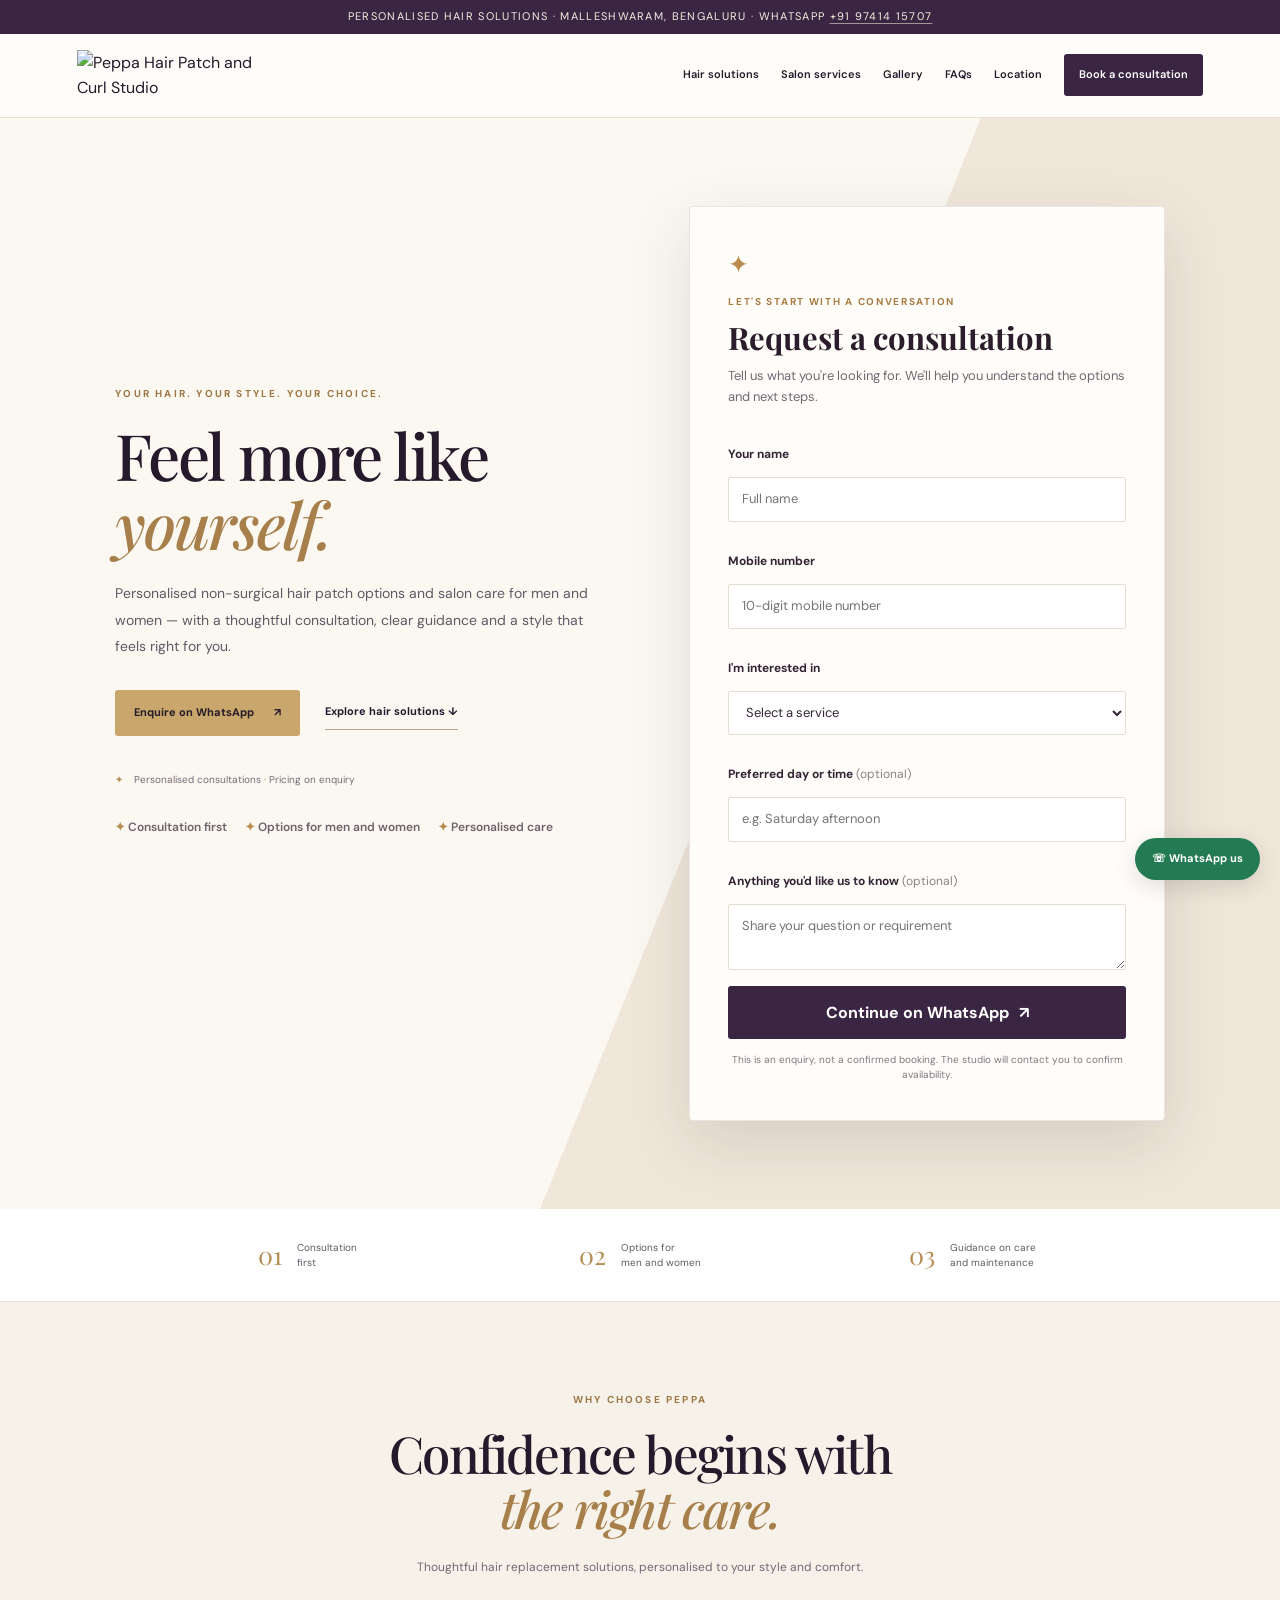
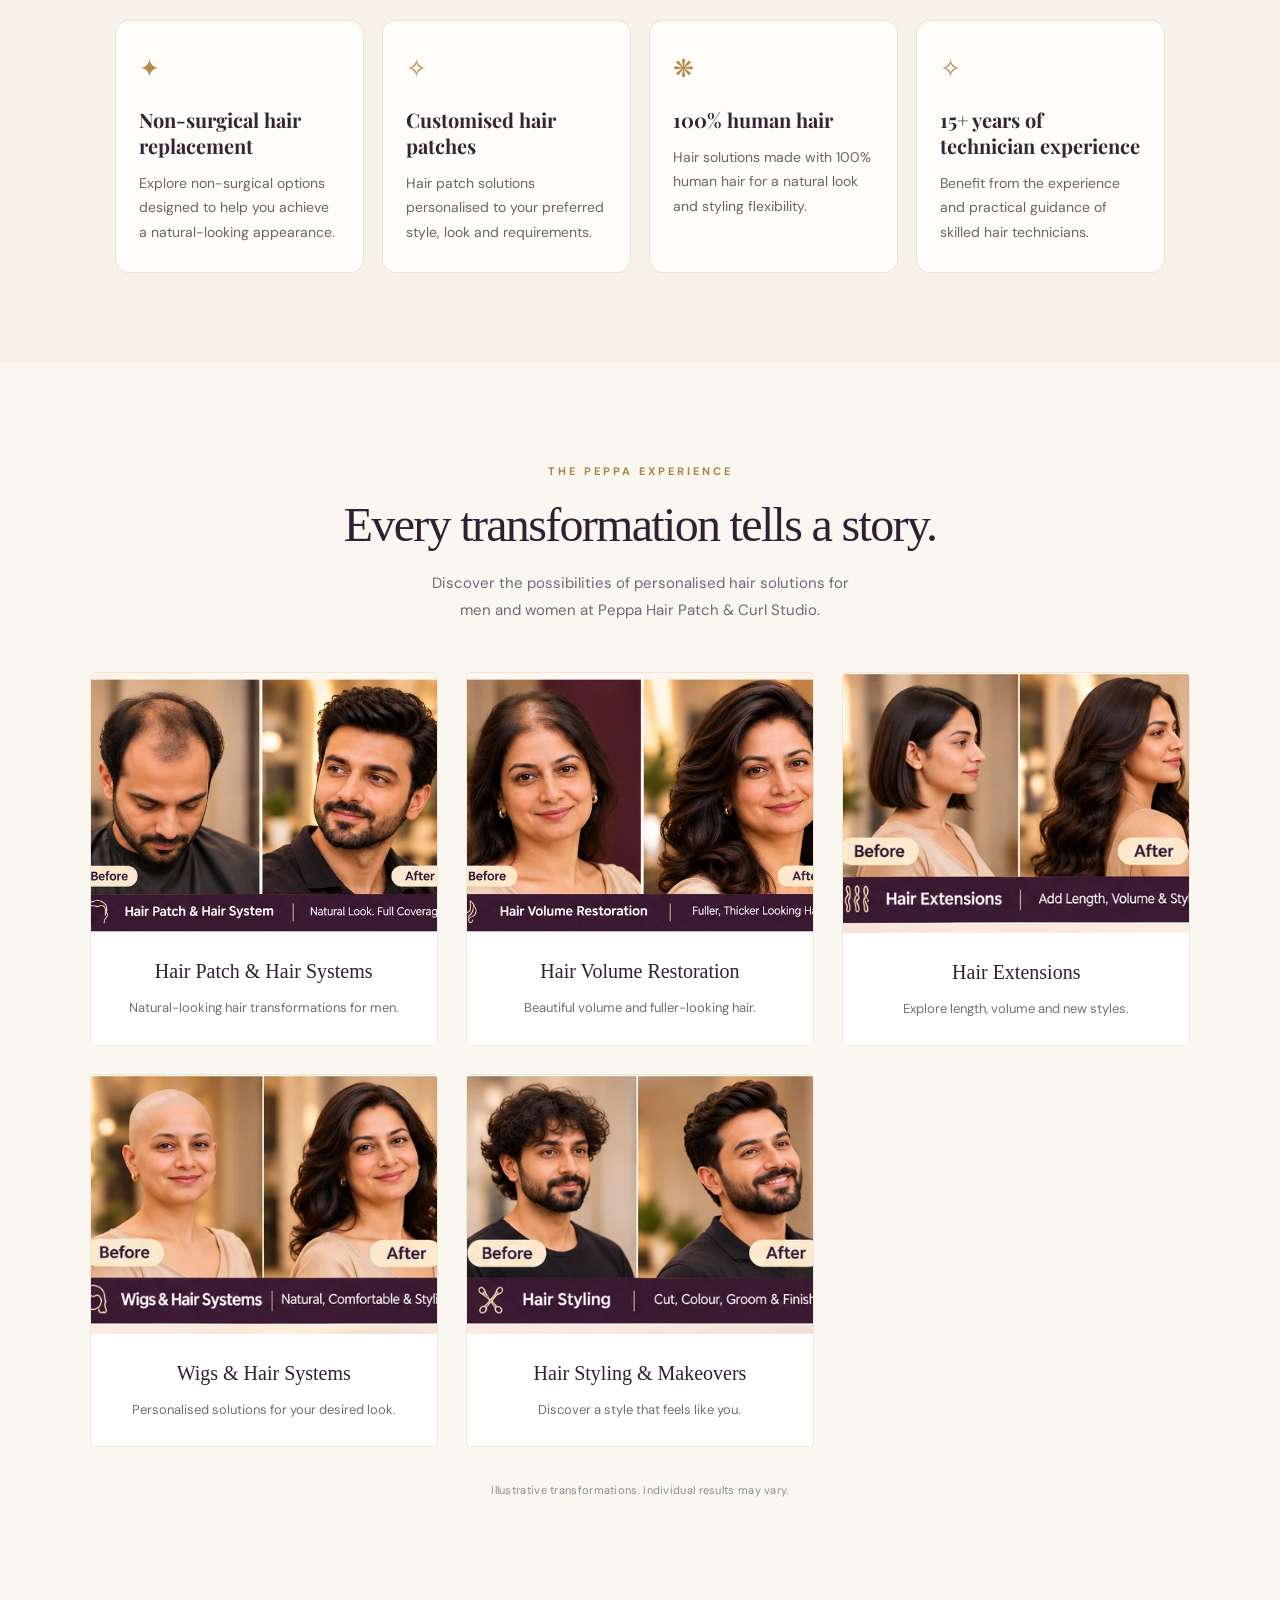
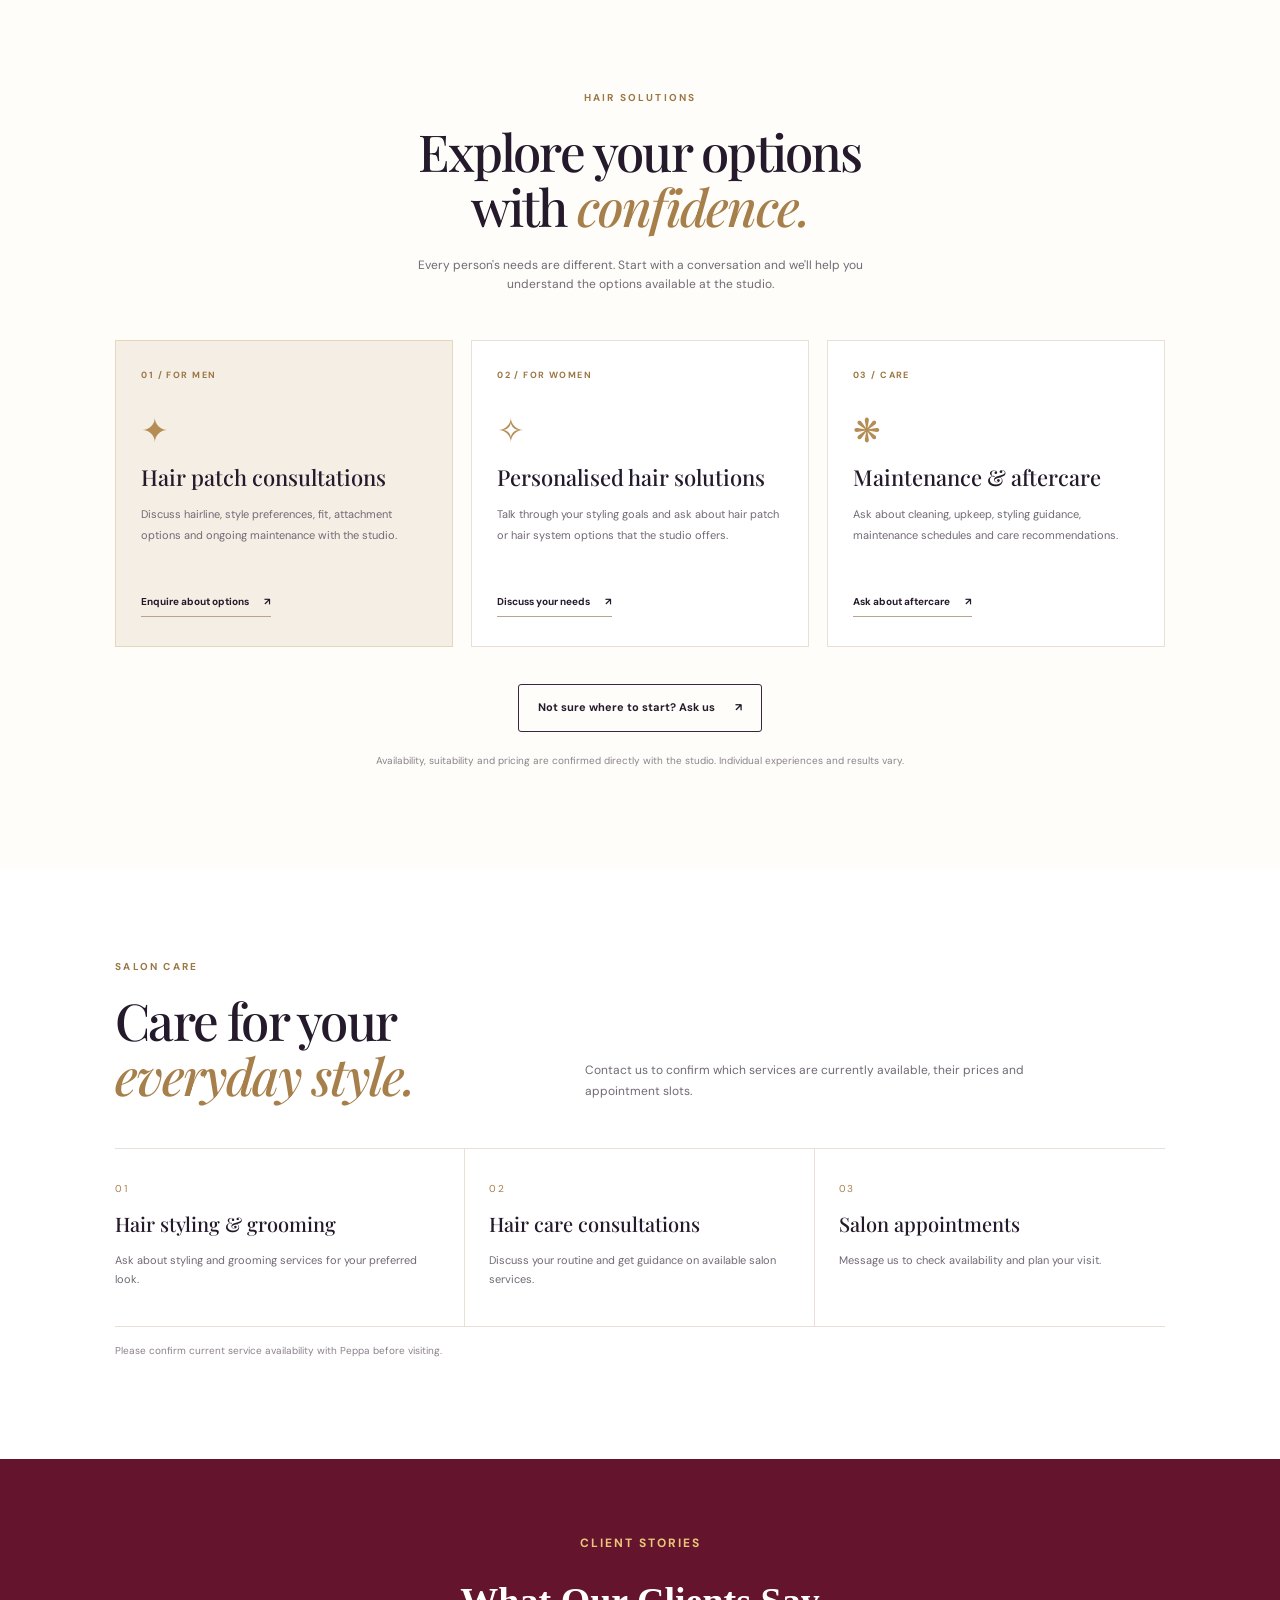
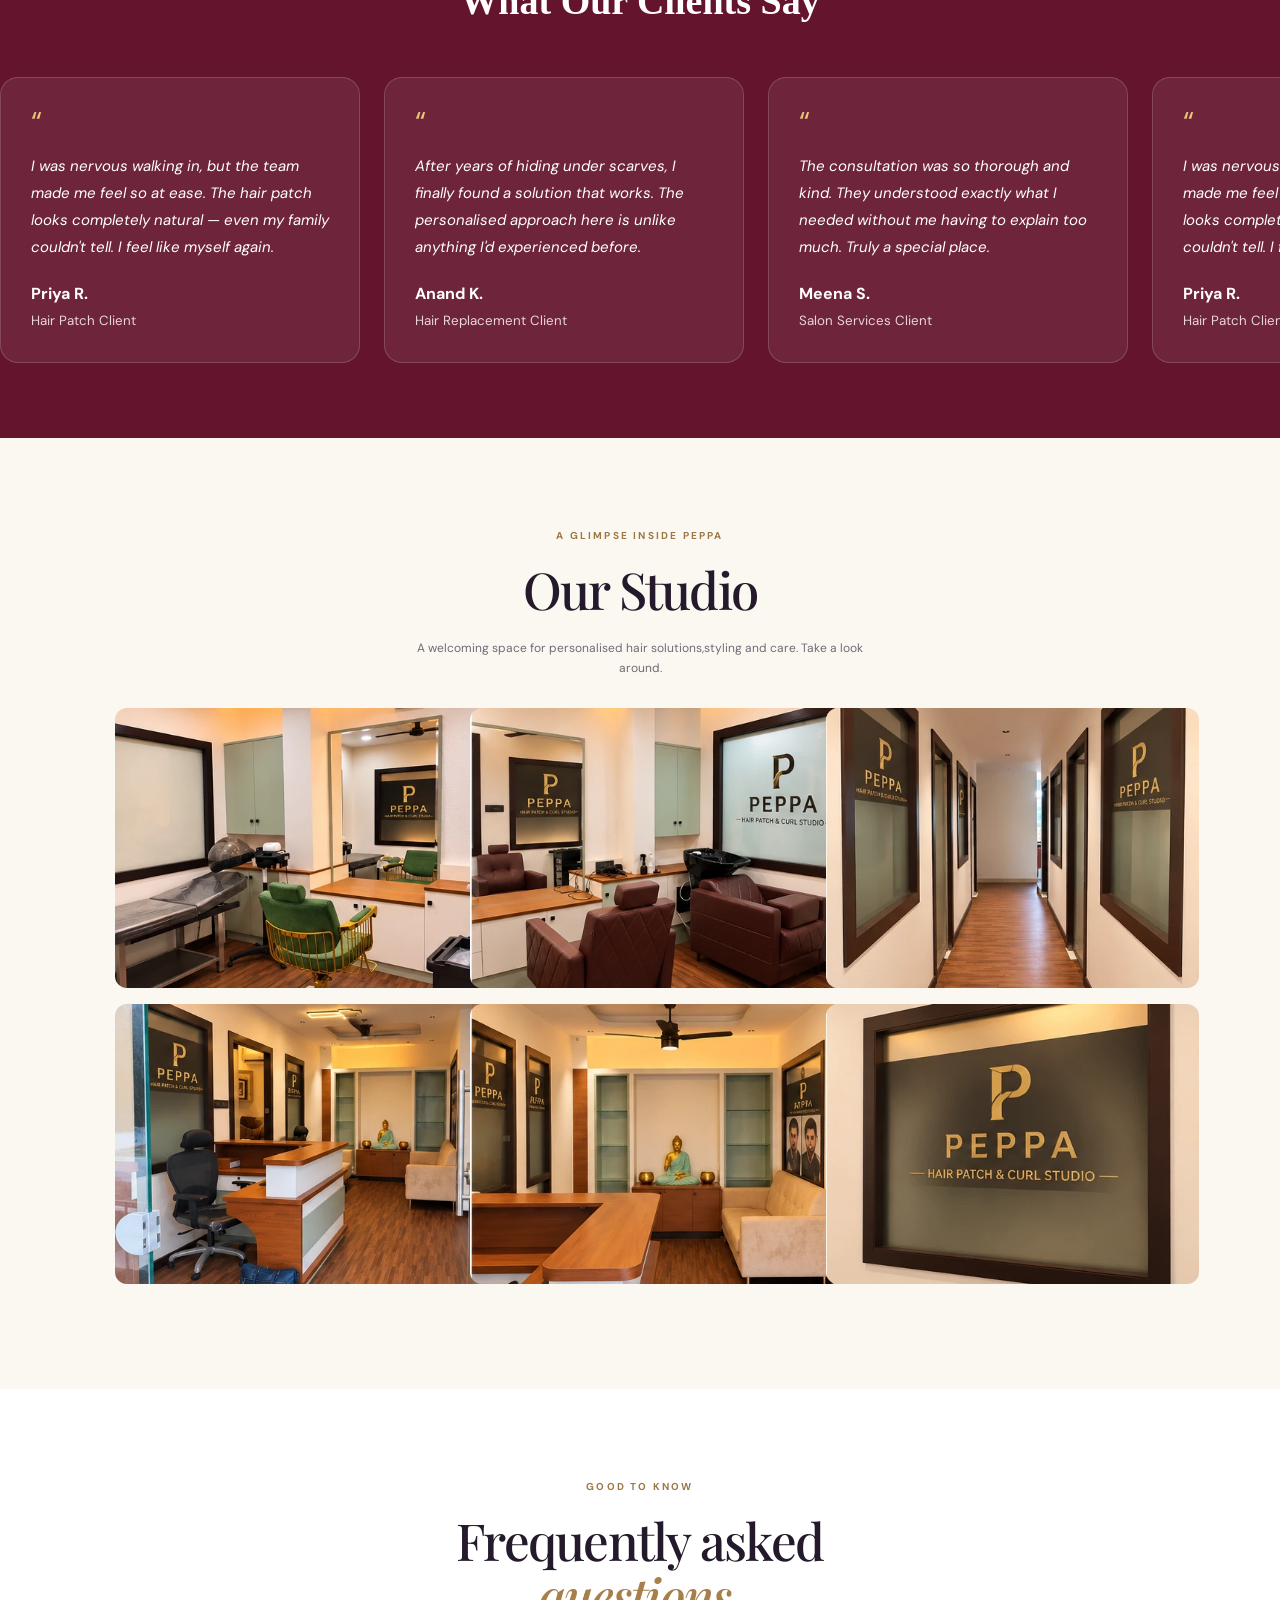
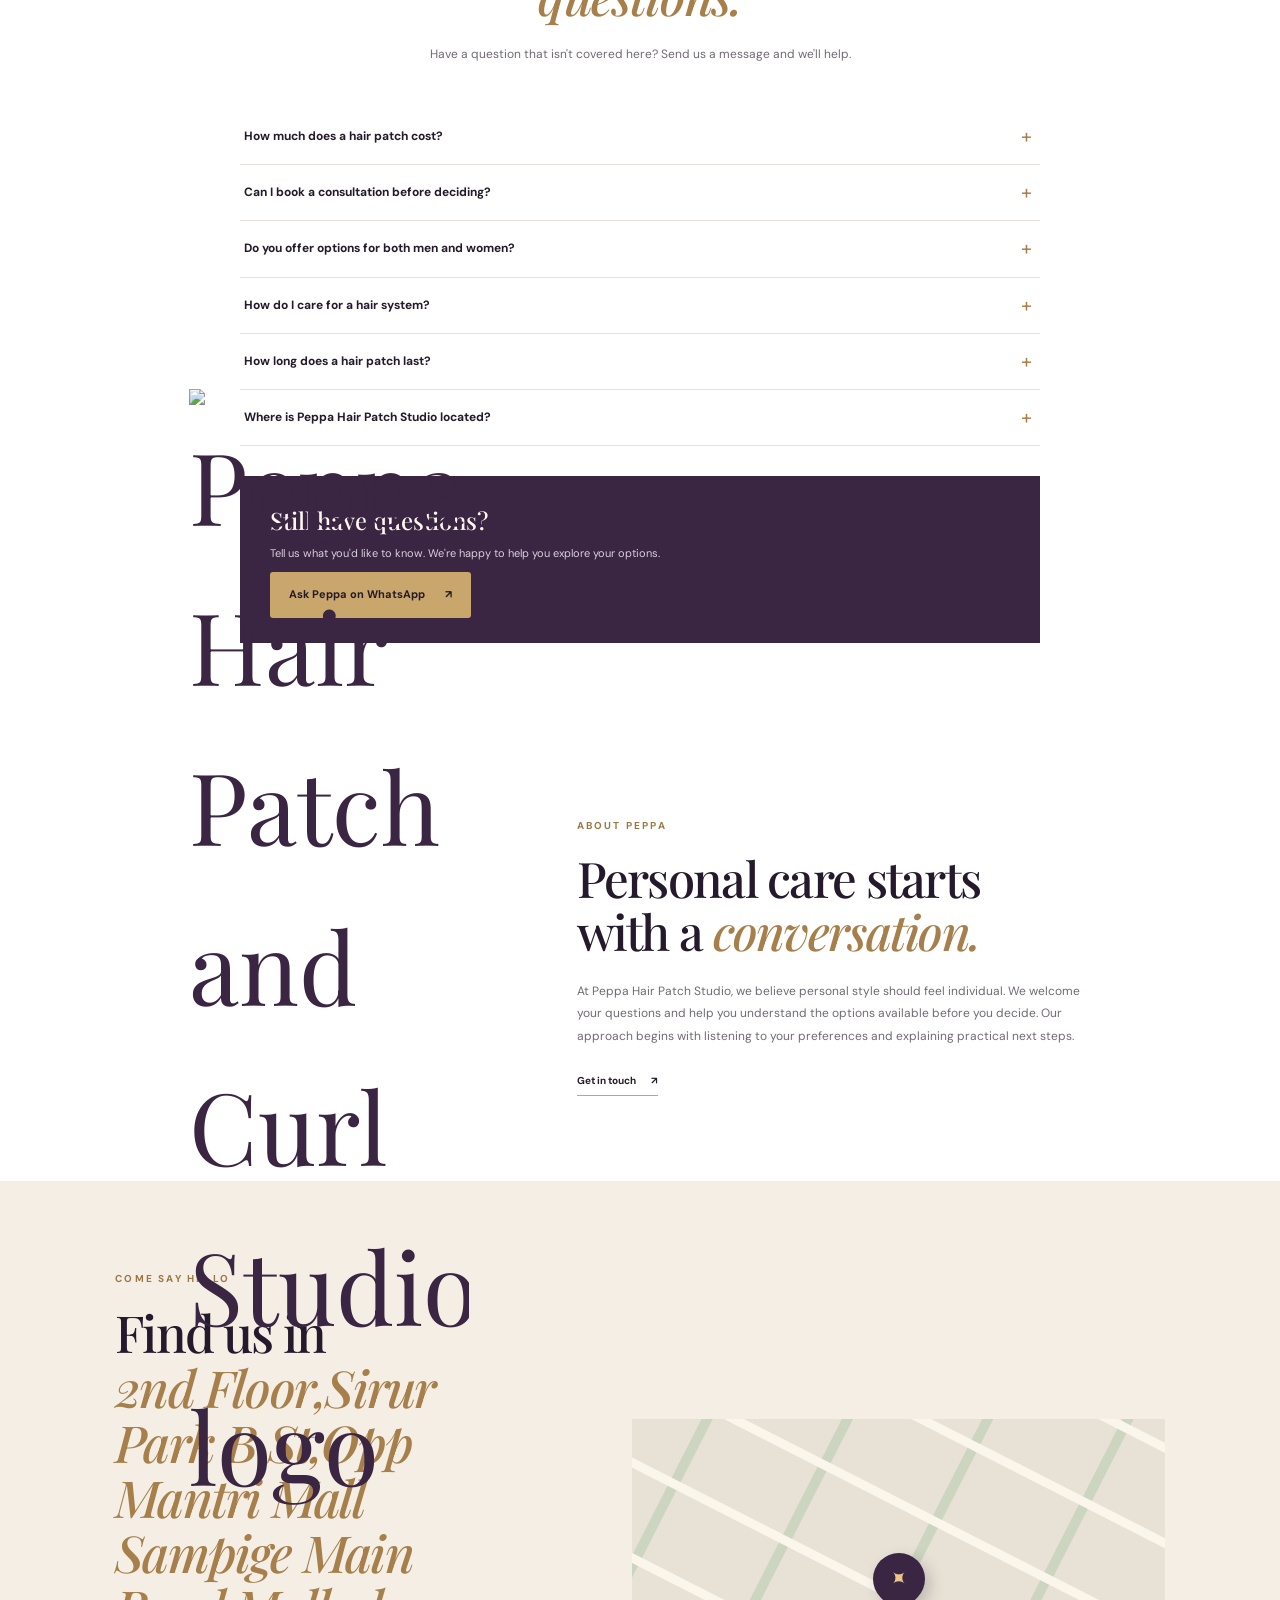
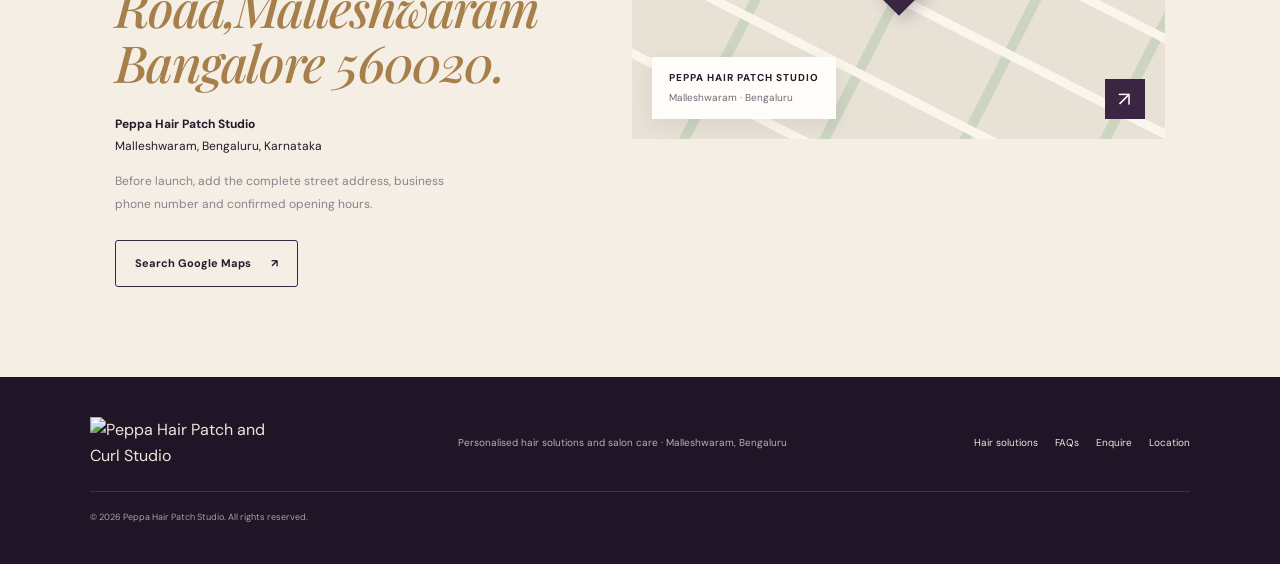
==== index.html @ 7142cccc "Update index.html form updated with 4 more drop down" ====
<!doctype html>
<html lang="en">
<head>
  <meta charset="utf-8">
  <meta name="viewport" content="width=device-width, initial-scale=1">
  <meta name="theme-color" content="#25182d">
  <title>Peppa Hair Patch Studio | Personalised Hair Solutions in Malleshwaram</title>
  <meta name="description" content="Explore personalised non-surgical hair patch solutions and salon services for men and women at Peppa Hair Patch Studio in Malleshwaram, Bengaluru. Enquire on WhatsApp for consultation and pricing.">
  <meta property="og:title" content="Peppa Hair Patch Studio">
  <meta property="og:description" content="Personalised hair solutions and salon care for men and women in Malleshwaram, Bengaluru.">
  <meta property="og:type" content="website">
  <link rel="preconnect" href="https://fonts.googleapis.com">
  <link rel="preconnect" href="https://fonts.gstatic.com" crossorigin>
  <link href="https://fonts.googleapis.com/css2?family=DM+Sans:wght@400;500;600;700&family=Playfair+Display:wght@500;600;700&display=swap" rel="stylesheet">
  <link rel="stylesheet" href="styles.css">
  <script type="application/ld+json">
  {
    "@context":"https://schema.org",
    "@type":"HairSalon",
    "name":"Peppa Hair Patch Studio",
    "address":{"@type":"PostalAddress","addressLocality":"2nd Floor,Sirur Park B St,Opp Mantri Mall Sampige Main Road,Malleshwaram","addressRegion":"Karnataka","addressCountry":"IN"},
    "areaServed":"Malleshwaram, Bengaluru",
    "description":"Personalised non-surgical hair patch consultations and salon services for men and women."
  }
  </script>

  <style>
    /* Peppa testimonial carousel */
    .testimonials{background:#64152D;padding:75px 0;overflow:hidden;color:#fff;text-align:center}
    .testimonials .eyebrow{color:#E9C77A;letter-spacing:2px;font-size:12px;font-weight:700}
    .testimonials h2{font-family:Georgia,serif;font-size:38px;margin:12px 0 45px}
    .review-window{overflow:hidden;width:100%}
    .review-track{display:flex;width:max-content;gap:24px;animation:peppaSlideRight 35s linear infinite;will-change:transform}
    .review-window:hover .review-track,.review-window:focus-within .review-track{animation-play-state:paused}
    .review-card{box-sizing:border-box;flex:0 0 360px;width:360px;min-height:270px;padding:30px;text-align:left;background:rgba(255,255,255,.07);border:1px solid rgba(255,255,255,.16);border-radius:18px}
    .review-card .quote{color:#E9C77A;font-size:30px;line-height:1}
    .review-card p{font-size:15px;line-height:1.8;font-style:italic}
    .review-card strong{display:block;margin-top:20px}
    .review-card small{color:#E8D5DB}
    @keyframes peppaSlideRight{from{transform:translateX(-50%)}to{transform:translateX(0)}}
    @media(max-width:600px){
      .testimonials{padding:58px 0}
      .testimonials h2{font-size:29px;margin-bottom:32px}
      .review-card{flex-basis:290px;width:290px;min-height:290px;padding:24px}
    }
    @media(prefers-reduced-motion:reduce){.review-track{animation:none;transform:none}}

    /* Premium hero consultation layout */
    .hero-with-consultation {
      display: grid !important;
      grid-template-columns: minmax(0, 0.92fr) minmax(390px, 0.88fr);
      align-items: center;
      gap: clamp(36px, 6vw, 88px);
      min-height: 650px;
      padding-top: clamp(54px, 7vw, 88px) !important;
      padding-bottom: clamp(54px, 7vw, 88px) !important;
      background: linear-gradient(112deg, #fbf8f2 0%, #fbf8f2 57%, #f0e7da 57%, #f0e7da 100%);
    }
    .hero-with-consultation .hero-content {
      width: 100%;
      max-width: 590px;
      justify-self: end;
      align-self: center;
      transform: translateY(-52px);
    }
    .brand-logo {
      display: block;
      width: 190px;
      height: auto;
      max-height: 76px;
      object-fit: contain;
      object-position: left center;
    }
    .brand { gap: 0; }
    .about-symbol {
      display: flex;
      align-items: center;
      justify-content: center;
      width: min(100%, 300px);
      min-height: 220px;
      border: 0 !important;
      background: transparent !important;
    }
    .about-symbol img {
      display: block;
      width: 100%;
      max-width: 280px;
      height: auto;
      object-fit: contain;
    }
    .brand-footer .brand-logo { width: 180px; max-height: 72px; }
    .hero-with-consultation .hero-content h1 {
      margin-bottom: 22px;
    }
    .hero-with-consultation .hero-copy {
      max-width: 510px;
    }
    .hero-trust-points {
      display: flex;
      flex-wrap: wrap;
      gap: 10px 18px;
      margin-top: 30px;
      color: #6d626b;
      font-size: 12px;
      font-weight: 600;
    }
    .hero-trust-points span::first-letter { color: #b88a4b; }
    .hero-form-wrap {
      width: 100%;
      max-width: 530px;
      justify-self: start;
      scroll-margin-top: 24px;
    }
    .hero-booking-box {
      box-sizing: border-box;
      width: 100%;
      padding: clamp(25px, 3vw, 38px);
      background: #fffdf9;
      border: 1px solid rgba(83, 57, 70, .12);
      border-radius: 4px;
      box-shadow: 0 22px 65px rgba(48, 31, 43, .13);
      color: #2b1d2c;
    }
    .hero-booking-box .booking-icon {
      color: #b88a4b;
      font-size: 25px;
      margin-bottom: 8px;
    }
    .hero-booking-box .eyebrow {
      color: #a77b42;
      font-size: 10px;
      letter-spacing: 1.7px;
      font-weight: 700;
      margin: 0 0 8px;
    }
    .hero-booking-box h2 {
      color: #2b1d2c;
      font-family: 'Playfair Display', Georgia, serif;
      font-size: clamp(25px, 2.5vw, 31px);
      line-height: 1.2;
      margin: 0 0 9px;
    }
    .hero-booking-box .booking-intro {
      color: #716873;
      font-size: 13px;
      line-height: 1.65;
      margin: 0 0 20px;
    }
    #hero-consultation-form { display: grid; gap: 13px; }
    .hero-booking-box .form-field { display: grid; gap: 6px; }
    .hero-booking-box label {
      color: #332536;
      font-size: 12px;
      font-weight: 700;
    }
    .hero-booking-box label span {
      color: #8a8088;
      font-weight: 400;
    }
    .hero-booking-box input,
    .hero-booking-box select,
    .hero-booking-box textarea {
      box-sizing: border-box;
      width: 100%;
      min-height: 44px;
      padding: 11px 13px;
      border: 1px solid #e6ddd2;
      border-radius: 2px;
      background: #fff;
      color: #332536;
      font: inherit;
      font-size: 13px;
      outline: none;
      transition: border-color .2s ease, box-shadow .2s ease;
    }
    .hero-booking-box textarea { min-height: 64px; resize: vertical; }
    .hero-booking-box input:focus,
    .hero-booking-box select:focus,
    .hero-booking-box textarea:focus {
      border-color: #b88a4b;
      box-shadow: 0 0 0 3px rgba(184, 138, 75, .12);
    }
    .hero-booking-box .hero-submit {
      display: flex;
      justify-content: center;
      align-items: center;
      gap: 10px;
      width: 100%;
      min-height: 49px;
      margin-top: 3px;
      border: 0;
      cursor: pointer;
      font: inherit;
      font-weight: 700;
    }
    .hero-booking-box .booking-disclaimer {
      display: block;
      margin-top: 13px;
      color: #817781;
      font-size: 10px;
      line-height: 1.5;
      text-align: center;
    }
    @media (max-width: 900px) {
      .hero-with-consultation {
        grid-template-columns: minmax(0, 1fr) minmax(340px, .95fr);
        gap: 28px;
      }
    }
    @media (max-width: 700px) {
      .hero-with-consultation {
        grid-template-columns: 1fr;
        gap: 34px;
        min-height: 0;
        padding: 48px 22px 52px !important;
        background: #fbf8f2;
      }
      .hero-with-consultation .hero-content,
      .hero-form-wrap {
        max-width: 560px;
        justify-self: center;
      }
      .hero-with-consultation .hero-content { transform: none; }
      .hero-with-consultation .hero-content h1 { font-size: clamp(42px, 12vw, 58px); }
      .hero-booking-box { padding: 25px 21px; }
      .hero-trust-points { margin-top: 22px; }
    }


    /* Why choose Peppa */
    .why-peppa { background: #f7f2e9; }
    .why-peppa .section-heading { max-width: 760px; margin: 0 auto 42px; text-align: center; }
    .why-peppa-grid {
      display: grid;
      grid-template-columns: repeat(4, minmax(0, 1fr));
      gap: 18px;
    }
    .why-peppa-card {
      padding: 28px 23px;
      background: #fffdfa;
      border: 1px solid rgba(184,138,75,.22);
      border-radius: 14px;
      min-height: 220px;
    }
    .why-peppa-icon { display: inline-block; color: #b88a4b; font-size: 25px; margin-bottom: 18px; }
    .why-peppa-card h3 {
      color: #332536;
      font-family: "Playfair Display", Georgia, serif;
      font-size: 20px;
      line-height: 1.3;
      margin: 0 0 12px;
    }
    .why-peppa-card p { color: #6d626b; font-size: 14px; line-height: 1.75; margin: 0; }
    @media (max-width: 900px) { .why-peppa-grid { grid-template-columns: repeat(2, minmax(0, 1fr)); } }
    @media (max-width: 560px) {
      .why-peppa-grid { grid-template-columns: 1fr; gap: 12px; }
      .why-peppa-card { min-height: 0; padding: 23px; }
      .why-peppa .section-heading { text-align: left; }
    }
\n  </style>

</head>
<body>
  <div class="topbar">Personalised hair solutions · Malleshwaram, Bengaluru · WhatsApp <a href="https://wa.me/919741415707" target="_blank" rel="noopener">+91 97414 15707</a></div>
  <header class="site-header">
    <a class="brand" href="#home" aria-label="Peppa Hair Patch Studio home">
      <img class="brand-logo" src="assets/images/peppa-logo-transparent.png" alt="Peppa Hair Patch and Curl Studio">
    </a>
    <button class="menu-toggle" aria-label="Open navigation" aria-expanded="false">☰</button>
    <nav class="nav">
      <a href="#solutions">Hair solutions</a><a href="#services">Salon services</a><a href="#results">Gallery</a>
      <a href="#faq">FAQs</a><a href="#location">Location</a><a class="nav-cta" href="#consultation">Book a consultation</a>
    </nav>
  </header>

  <main>
    <section class="hero hero-with-consultation" id="home">
      <div class="hero-content">
        <p class="eyebrow">YOUR HAIR. YOUR STYLE. YOUR CHOICE.</p>
        <h1>Feel more like<br><em>yourself.</em></h1>
        <p class="hero-copy">Personalised non-surgical hair patch options and salon care for men and women — with a thoughtful consultation, clear guidance and a style that feels right for you.</p>
        <div class="hero-actions">
          <a class="button button-gold whatsapp-link" href="#consultation" data-message="Hi Peppa Hair Patch &amp; Curl Studio, I'd like to enquire about your services.">Enquire on WhatsApp <span>↗</span></a>
          <a class="text-link" href="#solutions">Explore hair solutions <span>↓</span></a>
        </div>
        <div class="hero-note"><span>✦</span> Personalised consultations · Pricing on enquiry</div>
        <div class="hero-trust-points">
          <span>✦ Consultation first</span>
          <span>✦ Options for men and women</span>
          <span>✦ Personalised care</span>
        </div>
      </div>

      <div class="hero-form-wrap" id="consultation">
        <div class="booking-box hero-booking-box">
          <div class="booking-icon">✦</div>
          <p class="eyebrow">LET'S START WITH A CONVERSATION</p>
          <h2>Request a consultation</h2>
          <p class="booking-intro">Tell us what you're looking for. We'll help you understand the options and next steps.</p>

          <form id="hero-consultation-form">
            <div class="form-field">
              <label for="customer-name">Your name</label>
              <input id="customer-name" name="customer-name" type="text" autocomplete="name" placeholder="Full name" required>
            </div>
            <div class="form-field">
              <label for="customer-phone">Mobile number</label>
              <input id="customer-phone" name="customer-phone" type="tel" inputmode="tel" autocomplete="tel" placeholder="10-digit mobile number" pattern="[0-9+()\-\s]{10,15}" required>
            </div>
            <div class="form-field">
              <label for="service-choice">I'm interested in</label>
              <select id="service-choice" name="service-choice" required>
                <option value="" disabled selected>Select a service</option>
                <option>Men's hair patch consultation</option>
                <option>Women's hair solutions</option>
                <option>Hair extensions</option>
                <option>Wigs &amp; hair systems</option>
                <option>Hair styling &amp; makeovers</option>
                <option>Hydra Facial</option>
                <option>Maintenance &amp; aftercare</option>
                <option>Other enquiry</option>
              </select>
            </div>
            <div class="form-field">
              <label for="preferred-time">Preferred day or time <span>(optional)</span></label>
              <input id="preferred-time" name="preferred-time" type="text" placeholder="e.g. Saturday afternoon">
            </div>
            <div class="form-field">
              <label for="customer-message">Anything you'd like us to know <span>(optional)</span></label>
              <textarea id="customer-message" name="customer-message" rows="2" placeholder="Share your question or requirement"></textarea>
            </div>
            <button class="button button-dark hero-submit" id="booking-button" type="submit">Continue on WhatsApp <span>↗</span></button>
          </form>
          <small class="booking-disclaimer">This is an enquiry, not a confirmed booking. The studio will contact you to confirm availability.</small>
        </div>
      </div>
    </section>

    <section class="trust-strip">
      <div><span>01</span><p>Consultation<br>first</p></div><div><span>02</span><p>Options for<br>men and women</p></div><div><span>03</span><p>Guidance on care<br>and maintenance</p></div>
    </section>

    <section class="section why-peppa" id="why-peppa">
      <div class="section-heading">
        <p class="eyebrow">WHY CHOOSE PEPPA</p>
        <h2>Confidence begins with<br><em>the right care.</em></h2>
        <p>Thoughtful hair replacement solutions, personalised to your style and comfort.</p>
      </div>
      <div class="why-peppa-grid">
        <article class="why-peppa-card">
          <span class="why-peppa-icon">✦</span>
          <h3>Non-surgical hair replacement</h3>
          <p>Explore non-surgical options designed to help you achieve a natural-looking appearance.</p>
        </article>
        <article class="why-peppa-card">
          <span class="why-peppa-icon">✧</span>
          <h3>Customised hair patches</h3>
          <p>Hair patch solutions personalised to your preferred style, look and requirements.</p>
        </article>
        <article class="why-peppa-card">
          <span class="why-peppa-icon">❋</span>
          <h3>100% human hair</h3>
          <p>Hair solutions made with 100% human hair for a natural look and styling flexibility.</p>
        </article>
        <article class="why-peppa-card">
          <span class="why-peppa-icon">✧</span>
          <h3>15+ years of technician experience</h3>
          <p>Benefit from the experience and practical guidance of skilled hair technicians.</p>
        </article>
      </div>
    </section>
    <section class="section transformations" id="transformations">
      <div class="section-heading">
        <p class="eyebrow">THE PEPPA EXPERIENCE</p>
        <h2>Every transformation tells a story.</h2>
        <p> Discover the possibilities of personalised hair solutions for men and women at Peppa Hair Patch &amp; Curl Studio.
        </p>
      </div>
      
      <div class="transformation-grid">
        <article class="transformation-card">
          <img src="assets/images/hair-patch-before-after.webp"
            alt="Illustrative men's hair patch transformation"
            loading="lazy">
          <div class="transformation-info">
            <h3>Hair Patch &amp; Hair Systems</h3>
            <p>Natural-looking hair transformations for men.</p>
          </div>
        </article>
        <article class="transformation-card">
          <img src="assets/images/women-volume-before-after.webp"
            alt="Illustrative women's hair volume transformation"
            loading="lazy">
          <div class="transformation-info">
            <h3>Hair Volume Restoration</h3>
            <p>Beautiful volume and fuller-looking hair.</p>
          </div>
        </article>
        
        <article class="transformation-card">
          <img src="assets/images/hair-extensions-before-after.webp"
            alt="Illustrative hair extensions transformation"
            loading="lazy">
          <div class="transformation-info">
            <h3>Hair Extensions</h3>
            <p>Explore length, volume and new styles.</p>
          </div>
        </article>
        <article class="transformation-card">
          <img src="assets/images/wigs-hair-systems-before-after.webp"
            alt="Illustrative wig and hair system transformation"
            loading="lazy">
          <div class="transformation-info">
            <h3>Wigs &amp; Hair Systems</h3>
            <p>Personalised solutions for your desired look.</p>
          </div>
        </article>
        <article class="transformation-card">
          <img src="assets/images/hair-styling-before-after.webp"
            alt="Illustrative hair styling transformation"
            loading="lazy">
          <div class="transformation-info">
            <h3>Hair Styling &amp; Makeovers</h3>
            <p>Discover a style that feels like you.</p>
          </div>
        </article>
      </div>
      <p class="transformation-disclaimer">
        Illustrative transformations. Individual results may vary.
      </p>
    </section>


    <section class="section solutions" id="solutions">
      <div class="section-heading">
        <p class="eyebrow">HAIR SOLUTIONS</p><h2>Explore your options<br>with <em>confidence.</em></h2>
        <p>Every person's needs are different. Start with a conversation and we'll help you understand the options available at the studio.</p>
      </div>
      <div class="service-grid">
        <article class="service-card featured"><div class="service-number">01 / FOR MEN</div><div class="service-icon">✦</div><h3>Hair patch consultations</h3><p>Discuss hairline, style preferences, fit, attachment options and ongoing maintenance with the studio.</p><a class="arrow-link whatsapp-link" href="#consultation" data-message="Hi Peppa, I'd like to enquire about hair patch options for men.">Enquire about options <span>↗</span></a></article>
        <article class="service-card"><div class="service-number">02 / FOR WOMEN</div><div class="service-icon">✧</div><h3>Personalised hair solutions</h3><p>Talk through your styling goals and ask about hair patch or hair system options that the studio offers.</p><a class="arrow-link whatsapp-link" href="#consultation" data-message="Hi Peppa, I'd like to enquire about hair solutions for women.">Discuss your needs <span>↗</span></a></article>
        <article class="service-card"><div class="service-number">03 / CARE</div><div class="service-icon">❋</div><h3>Maintenance & aftercare</h3><p>Ask about cleaning, upkeep, styling guidance, maintenance schedules and care recommendations.</p><a class="arrow-link whatsapp-link" href="#consultation" data-message="Hi Peppa, I'd like to ask about hair system maintenance and aftercare.">Ask about aftercare <span>↗</span></a></article>
      </div>
      <div class="center-action"><a class="button button-outline whatsapp-link" href="#consultation" data-message="Hi Peppa Hair Patch Studio, please help me understand the available hair solution options.">Not sure where to start? Ask us <span>↗</span></a></div>
      <p class="small-note">Availability, suitability and pricing are confirmed directly with the studio. Individual experiences and results vary.</p>
    </section>

    <section class="section salon-services" id="services">
      <div class="section-heading section-heading-row"><div><p class="eyebrow">SALON CARE</p><h2>Care for your<br><em>everyday style.</em></h2></div><p>Contact us to confirm which services are currently available, their prices and appointment slots.</p></div>
      <div class="simple-services">
        <div><span>01</span><h3>Hair styling & grooming</h3><p>Ask about styling and grooming services for your preferred look.</p></div>
        <div><span>02</span><h3>Hair care consultations</h3><p>Discuss your routine and get guidance on available salon services.</p></div>
        <div><span>03</span><h3>Salon appointments</h3><p>Message us to check availability and plan your visit.</p></div>
      </div>
      <p class="small-note">Please confirm current service availability with Peppa before visiting.</p>
    </section>


    <section class="testimonials" id="testimonials" aria-label="Client testimonials">
      <p class="eyebrow">CLIENT STORIES</p>
      <h2>What Our Clients Say</h2>
      <div class="review-window">
        <div class="review-track">
          <article class="review-card">
            <div class="quote" aria-hidden="true">“</div>
            <p>I was nervous walking in, but the team made me feel so at ease. The hair patch looks completely natural — even my family couldn't tell. I feel like myself again.</p>
            <strong>Priya R.</strong><small>Hair Patch Client</small>
          </article>
          <article class="review-card">
            <div class="quote" aria-hidden="true">“</div>
            <p>After years of hiding under scarves, I finally found a solution that works. The personalised approach here is unlike anything I'd experienced before.</p>
            <strong>Anand K.</strong><small>Hair Replacement Client</small>
          </article>
          <article class="review-card">
            <div class="quote" aria-hidden="true">“</div>
            <p>The consultation was so thorough and kind. They understood exactly what I needed without me having to explain too much. Truly a special place.</p>
            <strong>Meena S.</strong><small>Salon Services Client</small>
          </article>
          <!-- Duplicated cards make the carousel loop seamlessly. -->
          <article class="review-card" aria-hidden="true">
            <div class="quote">“</div>
            <p>I was nervous walking in, but the team made me feel so at ease. The hair patch looks completely natural — even my family couldn't tell. I feel like myself again.</p>
            <strong>Priya R.</strong><small>Hair Patch Client</small>
          </article>
          <article class="review-card" aria-hidden="true">
            <div class="quote">“</div>
            <p>After years of hiding under scarves, I finally found a solution that works. The personalised approach here is unlike anything I'd experienced before.</p>
            <strong>Anand K.</strong><small>Hair Replacement Client</small>
          </article>
          <article class="review-card" aria-hidden="true">
            <div class="quote">“</div>
            <p>The consultation was so thorough and kind. They understood exactly what I needed without me having to explain too much. Truly a special place.</p>
            <strong>Meena S.</strong><small>Salon Services Client</small>
          </article>
        </div>
      </div>
    </section>

    <section class="section results" id="results">
      <div class="section-heading">
        <p class="eyebrow">A GLIMPSE INSIDE PEPPA</p>
        <h2>Our Studio</h2>
        <p>
          A welcoming space for personalised hair solutions,styling and care. Take a look around.
        </p>
      </div>
      <div class="gallery-grid">
        <div class="gallery-tile">
          <img src="assets/images/gallery/peppa-studio-01-clean.webp" alt="Peppa Hair Patch and Curl Studio">
        </div>
        <div class="gallery-tile">
          <img src="assets/images/gallery/peppa-studio-02-clean.webp" alt="Peppa Studio interior">
        </div>
        <div class="gallery-tile">
          <img src="assets/images/gallery/peppa-studio-03-clean.webp" alt="Hair patch services at Peppa">
        </div>
        <div class="gallery-tile">
          <img src="assets/images/gallery/peppa-studio-04-clean.webp" alt="Hair styling at Peppa Studio">
        </div>
        <div class="gallery-tile">
          <img src="assets/images/gallery/peppa-studio-05-clean.webp" alt="Peppa Hair Patch Studio services">
        </div>
        <div class="gallery-tile">
          <img src="assets/images/gallery/peppa-studio-06-clean.webp" alt="Peppa Hair Patch and Curl Studio">
        </div>
      </div>
      <p class="small-note"></p>
    </section>

    <section class="section faq" id="faq">
      <div class="section-heading"><p class="eyebrow">GOOD TO KNOW</p><h2>Frequently asked<br><em>questions.</em></h2><p>Have a question that isn't covered here? Send us a message and we'll help.</p></div>
      <div class="faq-list">
        <details><summary>How much does a hair patch cost?</summary><p>Pricing depends on the selected system, customisation and service requirements. Contact Peppa for current options and a quote.</p></details>
        <details><summary>Can I book a consultation before deciding?</summary><p>Yes. Send an enquiry on WhatsApp to ask about consultation availability. Your appointment is confirmed only after the studio responds.</p></details>
        <details><summary>Do you offer options for both men and women?</summary><p>We welcome enquiries from both men and women. Contact the studio to confirm which options are currently available for your needs.</p></details>
        <details><summary>How do I care for a hair system?</summary><p>Care routines depend on the system and attachment method. Ask the studio for the recommended maintenance and aftercare instructions for your chosen option.</p></details>
        <details><summary>How long does a hair patch last?</summary><p>Lifespan varies with the product, use, maintenance and care. The studio can explain expected upkeep for the options it offers.</p></details>
        <details><summary>Where is Peppa Hair Patch Studio located?</summary><p>We are in Malleshwaram, Bengaluru. Please confirm the complete address and current opening hours before travelling.</p></details>
      </div>
      <div class="faq-cta"><h3>Still have questions?</h3><p>Tell us what you'd like to know. We're happy to help you explore your options.</p><a class="button button-gold whatsapp-link" href="#consultation" data-message="Hi Peppa Hair Patch Studio, I have a few questions before booking a consultation.">Ask Peppa on WhatsApp <span>↗</span></a></div>
    </section>

    <section class="about-section" id="about">
      <div class="about-symbol"><img src="assets/images/peppa-logo-transparent.png" alt="Peppa Hair Patch and Curl Studio logo"></div>
      <div><p class="eyebrow">ABOUT PEPPA</p><h2>Personal care starts<br>with a <em>conversation.</em></h2><p>At Peppa Hair Patch Studio, we believe personal style should feel individual. We welcome your questions and help you understand the options available before you decide. Our approach begins with listening to your preferences and explaining practical next steps.</p><a class="arrow-link whatsapp-link" href="#consultation" data-message="Hi Peppa, I'd like to learn more about your studio and services.">Get in touch <span>↗</span></a></div>
    </section>

    <section class="section location" id="location">
      <div class="location-copy"><p class="eyebrow">COME SAY HELLO</p><h2>Find us in<br><em>2nd Floor,Sirur Park B St,Opp Mantri Mall Sampige Main Road,Malleshwaram Bangalore 560020.</em></h2><p><strong>Peppa Hair Patch Studio</strong><br>Malleshwaram, Bengaluru, Karnataka</p><p class="small-note">Before launch, add the complete street address, business phone number and confirmed opening hours.</p><a class="button button-outline" href="https://www.google.com/maps/search/?api=1&query=Peppa+Hair+Patch+Studio+Malleshwaram+Bengaluru" target="_blank" rel="noopener">Search Google Maps <span>↗</span></a></div>
      <div class="map-card"><div class="map-lines"></div><div class="map-pin">✦</div><div class="map-label"><strong>PEPPA HAIR PATCH STUDIO</strong><span>Malleshwaram · Bengaluru</span></div><a href="https://www.google.com/maps/search/?api=1&query=Peppa+Hair+Patch+Studio+Malleshwaram+Bengaluru" target="_blank" rel="noopener" aria-label="Open map search">↗</a></div>
    </section>
  </main>

  <footer class="footer">
    <a class="brand brand-footer" href="#home" aria-label="Peppa Hair Patch Studio home"><img class="brand-logo" src="assets/images/peppa-logo-transparent.png" alt="Peppa Hair Patch and Curl Studio"></a>
    <p>Personalised hair solutions and salon care · Malleshwaram, Bengaluru</p>
    <div class="footer-links"><a href="#solutions">Hair solutions</a><a href="#faq">FAQs</a><a href="#consultation">Enquire</a><a href="https://maps.app.goo.gl/7ZZBGEedtmmBdFvR9?g_st=ic">Location</a></div>
    <small>© <span id="year"></span> Peppa Hair Patch Studio. All rights reserved.</small>
  </footer>
  <a class="floating-whatsapp whatsapp-link" href="#consultation" data-message="Hi Peppa Hair Patch Studio, I'd like to make an enquiry." aria-label="Contact Peppa on WhatsApp">☏ <span>WhatsApp us</span></a>
  <script src="script.js"></script>

  <script>
    (function () {
      const form = document.getElementById('hero-consultation-form');
      if (!form) return;
      form.addEventListener('submit', function (event) {
        event.preventDefault();
        if (!form.reportValidity()) return;

        const name = document.getElementById('customer-name').value.trim();
        const phone = document.getElementById('customer-phone').value.trim();
        const service = document.getElementById('service-choice').value;
        const preferred = document.getElementById('preferred-time').value.trim();
        const note = document.getElementById('customer-message').value.trim();

        const lines = [
          'Hello Peppa Hair Patch & Curl Studio,',
          '',
          'I would like to request a consultation.',
          'Name: ' + name,
          'Mobile: ' + phone,
          'Interested in: ' + service
        ];
        if (preferred) lines.push('Preferred day/time: ' + preferred);
        if (note) lines.push('Message: ' + note);
        lines.push('', 'Please let me know the next steps and available consultation slots.');

        const url = 'https://wa.me/919741415707?text=' + encodeURIComponent(lines.join('\n'));
        window.open(url, '_blank', 'noopener');
      });
    })();
  </script>
</body>
</html>
---- styles.css ----
:root{--ink:#241a2b;--plum:#3a2543;--gold:#c9a66b;--cream:#faf7f1;--paper:#fffdf9;--muted:#716975;--line:#e8e0d8;--serif:"Playfair Display",Georgia,serif;--sans:"DM Sans",Arial,sans-serif}
*{box-sizing:border-box}html{scroll-behavior:smooth;scroll-padding-top:90px}body{margin:0;background:var(--paper);color:var(--ink);font-family:var(--sans);line-height:1.6}a{color:inherit;text-decoration:none}.topbar{background:var(--plum);color:#f8eee0;text-align:center;padding:8px 16px;font-size:11px;letter-spacing:.12em;text-transform:uppercase}.site-header{height:84px;display:flex;align-items:center;justify-content:space-between;padding:0 6%;border-bottom:1px solid var(--line);background:#fffdf9;position:sticky;top:0;z-index:20}.brand{display:flex;align-items:center;gap:11px}.brand-mark{display:grid;place-items:center;width:42px;height:42px;background:var(--plum);color:var(--gold);font-family:var(--serif);font-size:27px;border-radius:50%}.brand strong,.brand small{display:block;line-height:1.2;letter-spacing:.13em}.brand strong{font-size:16px}.brand small{font-size:8px;margin-top:4px;letter-spacing:.19em}.nav{display:flex;align-items:center;gap:22px;font-size:11px;font-weight:600}.nav a:not(.nav-cta):hover,.footer-links a:hover{color:#9b743e}.nav-cta{background:var(--plum);color:#fff;padding:12px 15px;border-radius:3px}.menu-toggle{display:none;background:none;border:0;font-size:25px;color:var(--ink)}
.hero{display:grid;grid-template-columns:1.03fr .97fr;min-height:590px;padding:60px 9% 55px;align-items:center;gap:7%;background:linear-gradient(120deg,#fbf8f2 0%,#fbf8f2 55%,#f0e8dc 55%,#f0e8dc 100%);overflow:hidden}.hero-content{max-width:520px}.eyebrow{font-size:10px;letter-spacing:.22em;font-weight:700;color:#9c7745;margin:0 0 18px}.hero h1,.section h2,.consult-banner h2,.about-section h2,.location h2{font-family:var(--serif);font-weight:500;font-size:clamp(42px,5vw,65px);line-height:1.08;letter-spacing:-.035em;margin:0 0 22px}.hero h1 em,.section h2 em,.consult-banner h2 em,.about-section h2 em,.location h2 em{font-weight:500;color:#a67f4b}.hero-copy{max-width:450px;color:#625966;font-size:14px;line-height:1.9}.hero-actions{display:flex;align-items:center;gap:25px;flex-wrap:wrap;margin-top:30px}.button{display:inline-flex;justify-content:center;align-items:center;gap:20px;padding:14px 19px;font-size:11px;font-weight:700;border-radius:3px;transition:transform .2s,background .2s}.button:hover{transform:translateY(-2px)}.button-gold{background:var(--gold);color:#251b28}.button-dark{background:var(--plum);color:white;width:100%;margin-top:18px}.button-outline{border:1px solid var(--plum);margin-top:12px}.text-link{font-size:11px;font-weight:700;border-bottom:1px solid #b9a58b;padding:8px 0}.hero-note{margin-top:36px;color:#756b77;font-size:10px}.hero-note span{color:#b58d54;margin-right:8px}.hero-art{height:430px;position:relative;display:grid;place-items:center}.art-circle{position:absolute;width:370px;height:370px;border:1px solid rgba(166,127,75,.4);border-radius:50%;right:3%;top:5%}.art-panel{position:relative;background:#312239;color:#f8efe1;width:min(320px,82%);height:380px;padding:18px 18px 14px;box-shadow:22px 22px 0 rgba(201,166,107,.27);transform:rotate(2deg)}.art-topline{font-size:8px;letter-spacing:.2em;text-align:center}.portrait{height:295px;position:relative;overflow:hidden;background:linear-gradient(145deg,#b8a08c,#e5d3bc 55%,#8b746b)}.hair{position:absolute;z-index:2;top:30px;left:50%;transform:translateX(-50%);width:135px;height:150px;background:linear-gradient(90deg,#1f1920,#4b302c 40%,#201a21);border-radius:49% 49% 38% 38%}.face{position:absolute;z-index:3;top:61px;left:50%;transform:translateX(-50%);width:90px;height:125px;background:linear-gradient(90deg,#a66f50,#d5a27e 50%,#b77e5c);border-radius:47% 47% 43% 43%}.neck{position:absolute;z-index:2;top:168px;left:calc(50% - 22px);width:44px;height:70px;background:#b9815f}.shoulders{position:absolute;bottom:-40px;left:calc(50% - 100px);width:200px;height:145px;background:#33263a;border-radius:50% 50% 0 0}.art-caption{display:flex;justify-content:space-between;align-items:center;padding-top:12px}.art-caption span:first-child{font-family:var(--serif);font-size:19px}.art-caption span:last-child{font-size:7px;letter-spacing:.1em}.floating-tag{position:absolute;bottom:30px;left:0;background:#fffdf9;padding:12px 16px;box-shadow:0 10px 35px #39253b1a;font-size:10px}.floating-tag span{color:#b58d54;margin-right:7px}
.trust-strip{display:grid;grid-template-columns:repeat(3,1fr);padding:26px 12%;background:#fff;border-bottom:1px solid var(--line);gap:25px}.trust-strip>div{display:flex;align-items:center;gap:15px;justify-content:center}.trust-strip span{font-family:var(--serif);font-size:25px;color:#b58d54}.trust-strip p{font-size:10px;line-height:1.5;margin:0;color:#625966}
.section{padding:90px 9%}.section-heading{text-align:center;max-width:570px;margin:0 auto 45px}.section-heading h2{font-size:clamp(38px,4vw,51px)}.section-heading>p:last-child{font-size:12px;color:var(--muted);max-width:450px;margin:0 auto}.service-grid{display:grid;grid-template-columns:repeat(3,1fr);gap:18px}.service-card{border:1px solid var(--line);padding:27px 25px 29px;min-height:300px;background:#fff}.service-card.featured{background:#f4eee5;border-color:#e7d6bc}.service-number{font-size:9px;letter-spacing:.16em;color:#9c7745;font-weight:700}.service-icon{font-family:var(--serif);font-size:33px;color:#b58d54;margin-top:20px}.service-card h3{font-family:var(--serif);font-weight:500;font-size:22px;line-height:1.25;margin:9px 0 13px}.service-card p{font-size:11px;color:var(--muted);line-height:1.85;min-height:66px}.arrow-link{display:inline-flex;gap:15px;align-items:center;font-size:10px;font-weight:700;margin-top:13px;border-bottom:1px solid #b9a58b;padding-bottom:6px}.small-note{font-size:10px;color:#8b828b;line-height:1.7}.solutions>.small-note{text-align:center;margin-top:20px}.center-action{text-align:center;margin-top:25px}.center-action .button{display:inline-flex}
.salon-services{background:#fff}.section-heading-row{display:flex;max-width:none;align-items:end;justify-content:space-between;text-align:left;gap:40px}.section-heading-row h2{margin-bottom:0}.section-heading-row>p{max-width:310px;font-size:12px;color:var(--muted);line-height:1.8}.simple-services{display:grid;grid-template-columns:repeat(3,1fr);border-top:1px solid var(--line);border-bottom:1px solid var(--line);margin-top:20px}.simple-services>div{padding:25px 24px;border-right:1px solid var(--line)}.simple-services>div:first-child{padding-left:0}.simple-services>div:last-child{border-right:0}.simple-services span{font-size:10px;color:#a67f4b;letter-spacing:.15em}.simple-services h3{font-family:var(--serif);font-weight:500;font-size:20px;margin:8px 0}.simple-services p{font-size:11px;color:var(--muted);line-height:1.8}.salon-services>.small-note{margin-top:15px}
.consult-banner{background:var(--plum);color:#fff8ef;padding:78px 11%;display:grid;grid-template-columns:1fr .8fr;gap:9%;align-items:center}.consult-banner h2{font-size:clamp(38px,4vw,53px)}.consult-banner h2 em{color:#d7b77f}.consult-banner>div:first-child>p:not(.eyebrow){color:#d9cfdc;font-size:12px;max-width:410px;line-height:1.9}.consult-banner .eyebrow{color:#d7b77f}.booking-box{background:#fffdf9;color:var(--ink);padding:27px 28px}.booking-icon{font-size:24px;color:#b58d54}.booking-box h3{font-family:var(--serif);font-size:23px;font-weight:500;margin:7px 0}.booking-box p{font-size:10px;color:var(--muted);line-height:1.8}.booking-box label{display:block;font-size:10px;font-weight:700;margin:17px 0 7px}.booking-box select,.booking-box input{width:100%;border:1px solid var(--line);padding:12px;background:#fffdf9;color:var(--ink);font:inherit;font-size:11px}.booking-box small{display:block;text-align:center;color:#8b828b;font-size:9px;margin-top:12px}
.results{background:#fbf8f2}.gallery-grid{display:grid;grid-template-columns:1.2fr 1fr 1fr;gap:16px}.gallery-tile{height:280px;display:flex;flex-direction:column;justify-content:end;padding:22px;color:white;position:relative;overflow:hidden;background:#4a344c}.gallery-tile:before{content:"";position:absolute;inset:0;background:linear-gradient(0deg,rgba(25,17,29,.8),transparent 75%)}.gallery-tile:after{content:"";position:absolute;width:180px;height:220px;border:1px solid #e0c18c77;transform:rotate(25deg);top:20px;right:15px}.tile-one{background:linear-gradient(135deg,#a88a74,#453149)}.tile-two{background:linear-gradient(135deg,#d6bca0,#6a4a43)}.tile-three{background:linear-gradient(135deg,#85745e,#35253d)}.gallery-tile span,.gallery-tile p{position:relative;z-index:1}.gallery-tile span{font-size:9px;letter-spacing:.2em;color:#e5c58f}.gallery-tile p{font-family:var(--serif);font-size:21px;margin:6px 0 0}.results>.small-note{margin-top:15px}
.faq{background:#fff}.faq-list{max-width:800px;margin:0 auto}.faq-list details{border-bottom:1px solid var(--line);padding:0 4px}.faq-list summary{cursor:pointer;list-style:none;padding:18px 28px 18px 0;font-size:12px;font-weight:700;position:relative}.faq-list summary::-webkit-details-marker{display:none}.faq-list summary:after{content:"+";position:absolute;right:4px;color:#a67f4b;font-size:20px;top:11px;font-weight:400}.faq-list details[open] summary:after{content:"−"}.faq-list details p{font-size:11px;color:var(--muted);line-height:1.9;max-width:690px;margin:0;padding:0 0 18px}.faq-cta{max-width:800px;margin:30px auto 0;background:var(--plum);padding:25px 30px;color:#fff8ef}.faq-cta h3{font-family:var(--serif);font-size:24px;font-weight:500;margin:0 0 5px}.faq-cta p{font-size:11px;color:#d9cfdc;margin:0 0 10px}
.about-section{padding:85px 14%;display:grid;grid-template-columns:.6fr 1fr;align-items:center;gap:9%;background:#fff}.about-symbol{width:170px;height:170px;border:1px solid #d6c3a5;border-radius:50%;display:grid;place-items:center;font-family:var(--serif);font-size:100px;color:var(--plum);position:relative}.about-symbol span{position:absolute;right:23px;top:20px;font-size:23px;color:#b58d54}.about-section h2{font-size:clamp(38px,4vw,49px)}.about-section>div:last-child>p:last-of-type{font-size:12px;color:var(--muted);line-height:1.9;max-width:520px}
.location{display:grid;grid-template-columns:.8fr 1.2fr;gap:9%;align-items:center;background:#f4eee5}.location h2{font-size:clamp(38px,4vw,51px)}.location-copy>p:not(.eyebrow){font-size:12px;line-height:1.9}.location-copy .small-note{max-width:350px}.map-card{height:320px;background:#e8e2d6;position:relative;overflow:hidden;display:grid;place-items:center}.map-lines{position:absolute;inset:-20%;background:repeating-linear-gradient(35deg,transparent 0 35px,#fffaf0 36px 44px,transparent 45px 85px),repeating-linear-gradient(125deg,transparent 0 60px,#c7d3bd 61px 70px,transparent 71px 125px);transform:rotate(-8deg);opacity:.85}.map-pin{z-index:1;width:52px;height:52px;border-radius:50% 50% 50% 0;transform:rotate(-45deg);display:grid;place-items:center;background:var(--plum);color:#e8c78d;font-size:22px;box-shadow:0 8px 15px #241a2b33}.map-label{z-index:1;position:absolute;bottom:20px;left:20px;background:#fffdf9;padding:13px 17px;display:flex;flex-direction:column;gap:4px;box-shadow:0 5px 20px #241a2b15}.map-label strong{font-size:10px;letter-spacing:.1em}.map-label span{font-size:10px;color:var(--muted)}.map-card>a{position:absolute;z-index:1;right:20px;bottom:20px;width:40px;height:40px;display:grid;place-items:center;background:var(--plum);color:#fff;font-size:20px}
.footer{padding:40px 7%;background:#201526;color:#eee3d7;display:flex;align-items:center;justify-content:space-between;gap:22px;flex-wrap:wrap}.brand-footer .brand-mark{background:#49324e}.footer>p{font-size:10px;color:#b9aebb}.footer-links{display:flex;gap:17px;font-size:10px}.footer>small{width:100%;border-top:1px solid #ffffff20;padding-top:18px;color:#a99eac;font-size:9px}.floating-whatsapp{position:fixed;right:20px;bottom:20px;z-index:25;background:#247b53;color:white;padding:12px 17px;border-radius:30px;box-shadow:0 6px 25px #0002;font-size:11px;font-weight:700}
@media(max-width:950px){.site-header{padding:0 5%}.nav{gap:13px;font-size:10px}.nav-cta{padding:11px}.hero{padding-left:7%;padding-right:7%}.section{padding-left:7%;padding-right:7%}.consult-banner{padding-left:7%;padding-right:7%}}
@media(max-width:800px){.site-header{height:72px}.menu-toggle{display:block}.nav{display:none;position:absolute;top:72px;left:0;right:0;padding:20px 6%;background:#fffdf9;border-bottom:1px solid var(--line);flex-direction:column;align-items:stretch;gap:18px;font-size:12px}.nav.open{display:flex}.nav-cta{text-align:center}.hero{padding:50px 7%;grid-template-columns:1fr;gap:20px;background:linear-gradient(180deg,#fbf8f2 0%,#fbf8f2 55%,#f0e8dc 55%,#f0e8dc 100%)}.hero-art{height:390px}.art-panel{height:350px}.portrait{height:265px}.hero h1{font-size:54px}.trust-strip{padding:24px 5%;gap:10px}.trust-strip>div{justify-content:flex-start}.section{padding:65px 6%}.service-grid{grid-template-columns:1fr}.service-card{min-height:auto}.service-card p{min-height:0}.consult-banner{padding:60px 7%;grid-template-columns:1fr;gap:28px}.section-heading-row{display:block}.section-heading-row>p{margin-top:20px}.gallery-grid{grid-template-columns:1fr 1fr}.gallery-tile{height:230px}.gallery-tile:first-child{grid-column:span 2}.about-section{padding:60px 8%;grid-template-columns:1fr;gap:28px}.about-symbol{width:125px;height:125px;font-size:78px}.location{grid-template-columns:1fr;gap:28px}.footer{padding:32px 7%}.footer>p{width:100%;margin:0}.footer-links{width:100%}.simple-services{grid-template-columns:1fr}.simple-services>div,.simple-services>div:first-child{padding:20px 0;border-right:0;border-bottom:1px solid var(--line)}.simple-services>div:last-child{border-bottom:0}}
@media(max-width:480px){.topbar{font-size:9px}.brand strong{font-size:14px}.hero{padding-top:42px}.hero h1{font-size:47px}.hero-art{height:340px}.art-circle{width:290px;height:290px}.art-panel{width:255px;height:310px}.portrait{height:228px}.hair{top:20px}.face{top:50px}.neck{top:150px}.shoulders{bottom:-50px}.floating-tag{bottom:12px}.hero-actions{align-items:flex-start;flex-direction:column;gap:14px}.trust-strip{grid-template-columns:1fr;gap:14px}.trust-strip>div{justify-content:flex-start}.section{padding:55px 6%}.section-heading h2,.consult-banner h2,.about-section h2,.location h2{font-size:38px}.gallery-grid{grid-template-columns:1fr}.gallery-tile:first-child{grid-column:auto}.gallery-tile{height:220px}.booking-box{padding:22px 18px}.map-card{height:260px}.floating-whatsapp{right:12px;bottom:12px;padding:10px 13px}.faq-cta{padding:22px 20px}}

/* Updated premium hero visual */
.topbar a{color:inherit;text-decoration:underline;text-decoration-color:rgba(248,238,224,.55);text-underline-offset:3px;white-space:nowrap}.hero-art{height:430px;position:relative;display:block;overflow:hidden;border-radius:3px;box-shadow:0 18px 42px rgba(36,26,43,.12)}.hero-photo{display:block;width:100%;height:100%;object-fit:cover;object-position:center center}.hero-art:after{content:"";position:absolute;inset:0;pointer-events:none;background:linear-gradient(90deg,rgba(250,247,241,.08),transparent 28%)}
@media(max-width:800px){.hero-art{height:390px}}@media(max-width:480px){.hero-art{height:340px}.topbar{letter-spacing:.04em}.topbar a{display:inline-block}}

/* Peppa Studio Image Gallery */

.gallery-grid {
  display: grid;
  grid-template-columns: repeat(3, 1fr);
  gap: 16px;
  margin-top: 24px;
}

.gallery-tile {
  overflow: hidden;
  border-radius: 14px;
  aspect-ratio: 4 / 3;
}

.gallery-tile img {
  width: 100%;
  height: 100%;
  object-fit: cover;
  display: block;
  transition: transform 0.4s ease;
}

.gallery-tile:hover img {
  transform: scale(1.05);
}

@media (max-width: 768px) {
  .gallery-grid {
    grid-template-columns: repeat(2, 1fr);
  }
}

/* PE PPA – Clean Studio Gallery */

.gallery-grid .gallery-tile {
    position: relative;
    background: transparent !important;
    border: none !important;
    padding: 0 !important;
    box-shadow: none !important;
    overflow: hidden;
    border-radius: 12px;
}

.gallery-grid .gallery-tile::before,
.gallery-grid .gallery-tile::after {
    display: none !important;
    content: none !important;
    border: none !important;
    background: none !important;
    box-shadow: none !important;
}

.gallery-grid .gallery-tile img {
    display: block;
    width: 100%;
    height: 100%;
    object-fit: cover;
    border: none !important;
    box-shadow: none !important;
}

/* Make Our Studio heading visible */

.section.results .section-heading {
    display: block !important;
    text-align: center;
    margin: 0 auto 30px;
 
/* FINAL FIX - CLEAN PEPPa STUDIO GALLERY */

.gallery-grid {
    gap: 16px !important;
}

.gallery-grid .gallery-tile {
    background: transparent !important;
    border: 0 !important;
    outline: 0 !important;
    padding: 0 !important;
    margin: 0 !important;
    box-shadow: none !important;
    border-radius: 0 !important;
    overflow: hidden !important;
    position: relative !important;
}

.gallery-grid .gallery-tile::before,
.gallery-grid .gallery-tile::after {
    display: none !important;
    content: none !important;
    background: none !important;
    border: 0 !important;
    box-shadow: none !important;
}

.gallery-grid .gallery-tile img {
    display: block !important;
    width: 100% !important;
    height: 100% !important;
    object-fit: cover !important;
    border: none !important;
    outline: none !important;
    border-radius: 0 !important;
    box-shadow: none !important;
}

}


/* =========================================
   PEPPA - PREMIUM TRANSFORMATION GALLERY
========================================= */

.transformations {
  background: #faf7f1;
  padding: 100px 7%;
  overflow: hidden;
}

.transformations .section-heading {
  max-width: 760px;
  margin: 0 auto 48px;
  text-align: center;
}

.transformations .eyebrow {
  color: #ad8247;
  font-size: 11px;
  font-weight: 700;
  letter-spacing: 3px;
  text-transform: uppercase;
  margin-bottom: 16px;
}

.transformations .section-heading h2 {
  color: #302034;
  font-family: Georgia, serif;
  font-size: clamp(32px, 4vw, 48px);
  font-weight: 400;
  line-height: 1.15;
  margin: 0 0 18px;
}

.transformations .section-heading > p:last-child {
  color: #716873;
  font-size: 15px;
  line-height: 1.8;
}

.transformation-grid {
  display: grid;
  grid-template-columns: repeat(3, minmax(0, 1fr));
  gap: 28px;
  max-width: 1250px;
  margin: 0 auto;
}

.transformation-card {
  background: #fff;
  border: 1px solid #eee6d9;
  border-radius: 5px;
  overflow: hidden;
  transition: transform 0.3s ease, box-shadow 0.3s ease;
}

.transformation-card:hover {
  transform: translateY(-6px);
  box-shadow: 0 18px 40px rgba(48, 32, 52, 0.10);
}

.transformation-card img {
  display: block;
  width: 100%;
  aspect-ratio: 4 / 3;
  object-fit: cover;
  background: #eee8df;
}

.transformation-info {
  padding: 23px 22px 25px;
  text-align: center;
}

.transformation-info h3 {
  color: #302034;
  font-family: Georgia, serif;
  font-size: 20px;
  font-weight: 400;
  margin: 0 0 10px;
}

.transformation-info p {
  color: #756c73;
  font-size: 13px;
  line-height: 1.7;
  margin: 0;
}

.transformation-disclaimer {
  color: #91868c;
  font-size: 11px;
  text-align: center;
  margin: 35px auto 0;
  letter-spacing: 0.3px;
}

/* Tablet */
@media (max-width: 900px) {
  .transformations {
    padding: 75px 5%;
  }

  .transformation-grid {
    grid-template-columns: repeat(2, minmax(0, 1fr));
    gap: 20px;
  }
}

/* Mobile */
@media (max-width: 600px) {
  .transformations {
    padding: 60px 20px;
  }

  .transformations .section-heading {
    margin-bottom: 32px;
  }

  .transformation-grid {
    grid-template-columns: 1fr;
    gap: 22px;
  }

  .transformation-info {
    padding: 19px;
  }

  .transformation-info h3 {
    font-size: 19px;
  }
}
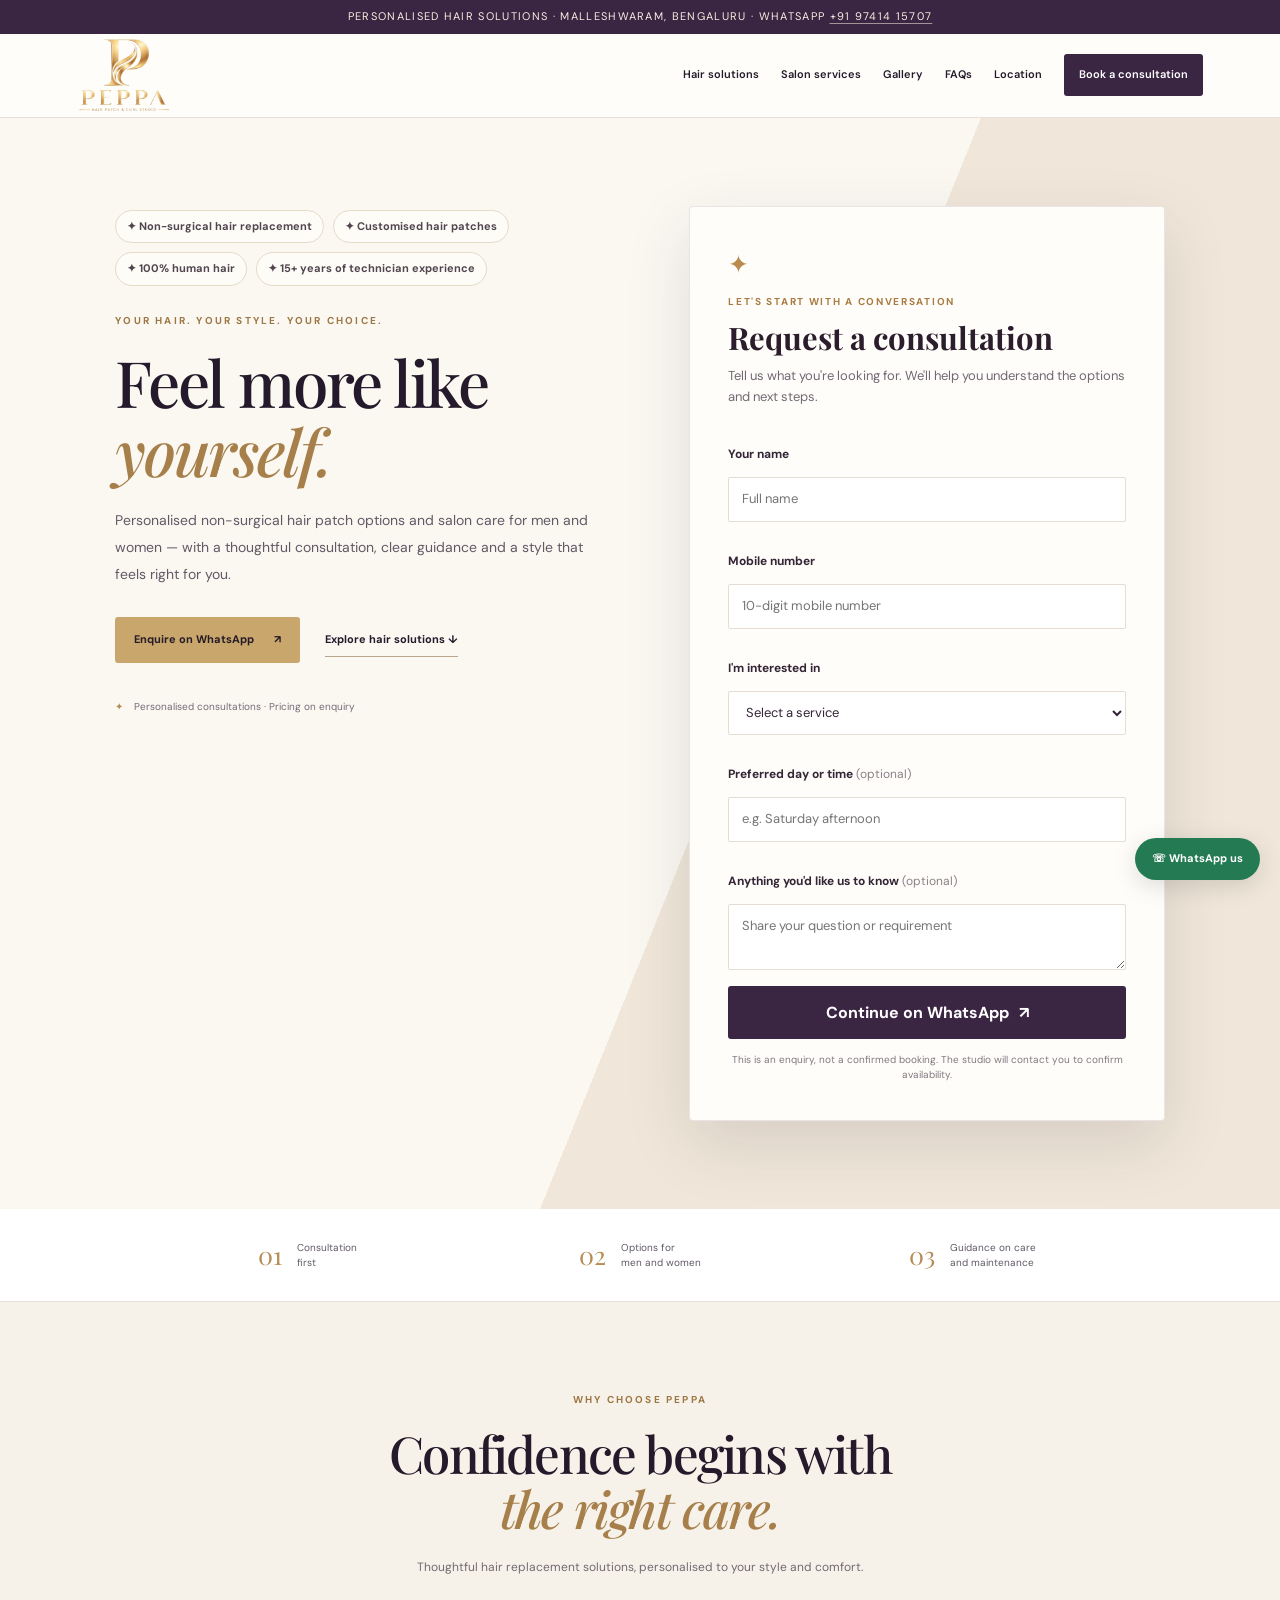
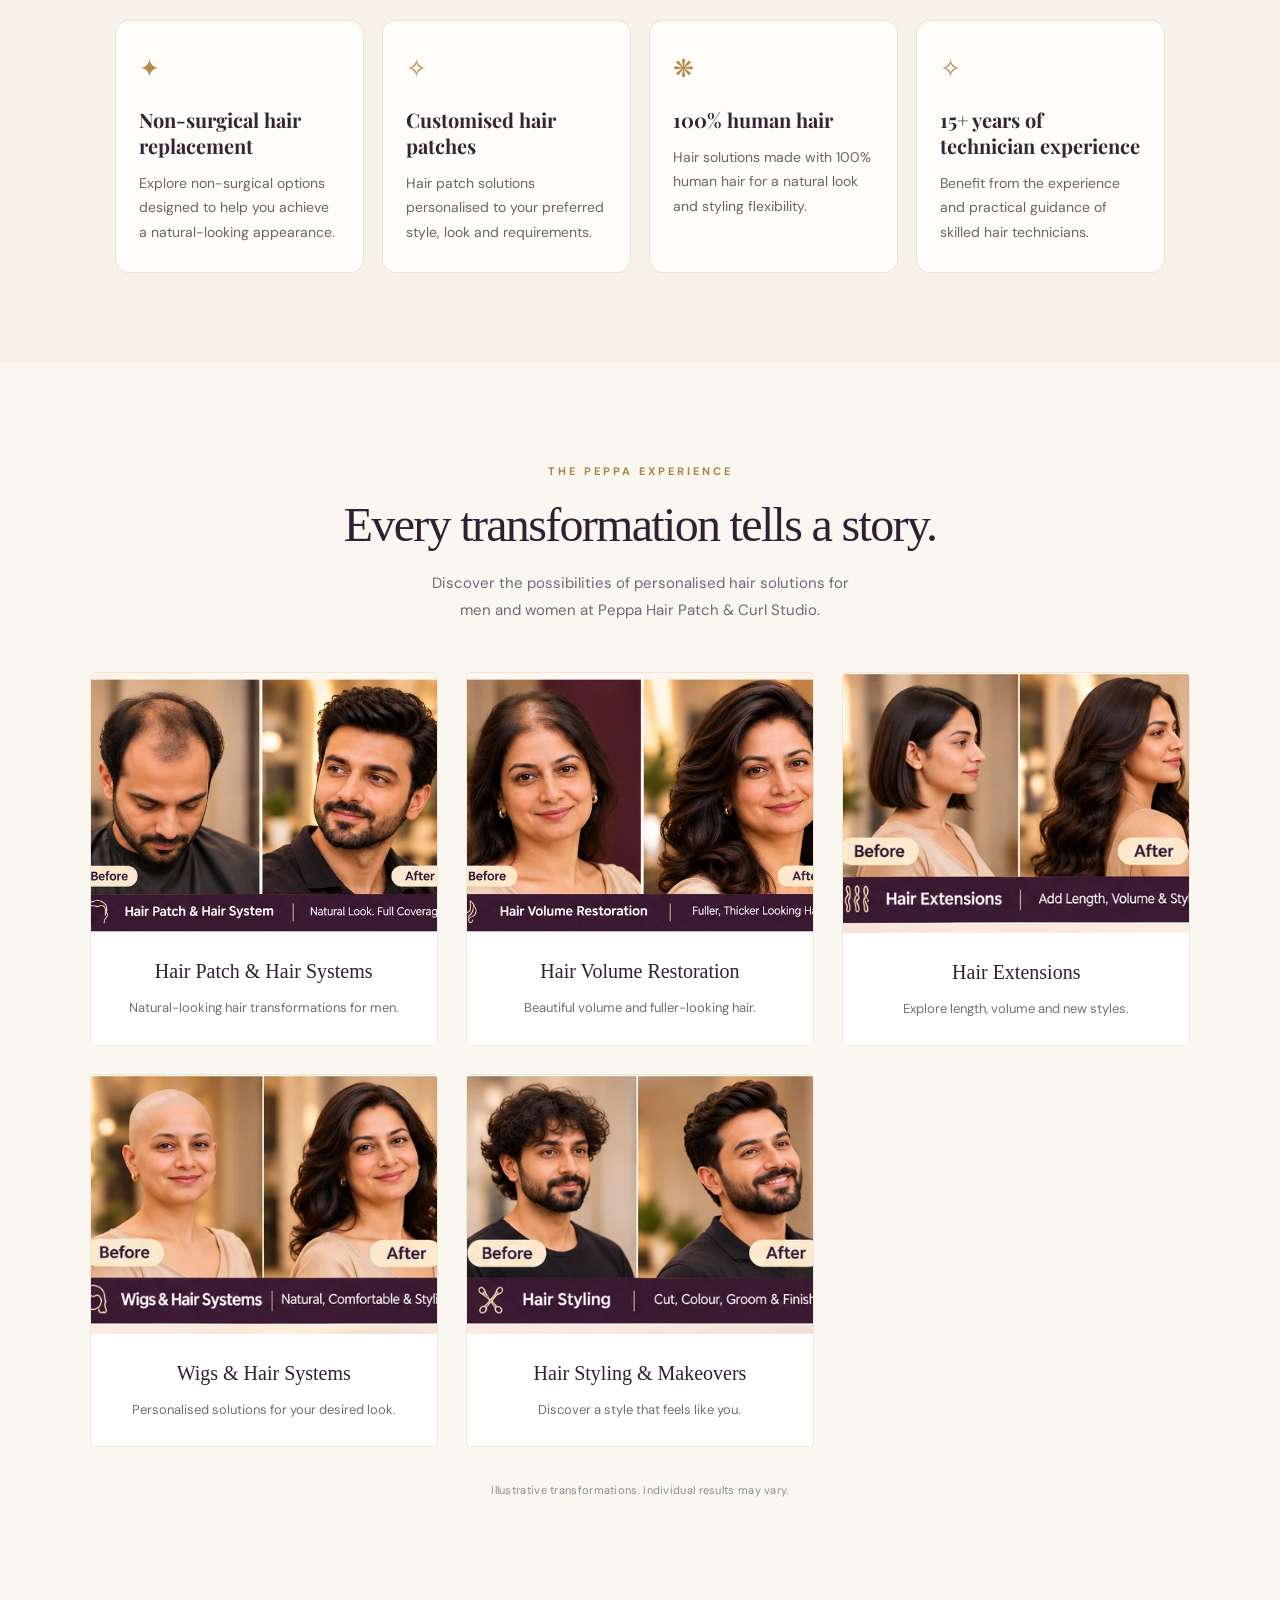
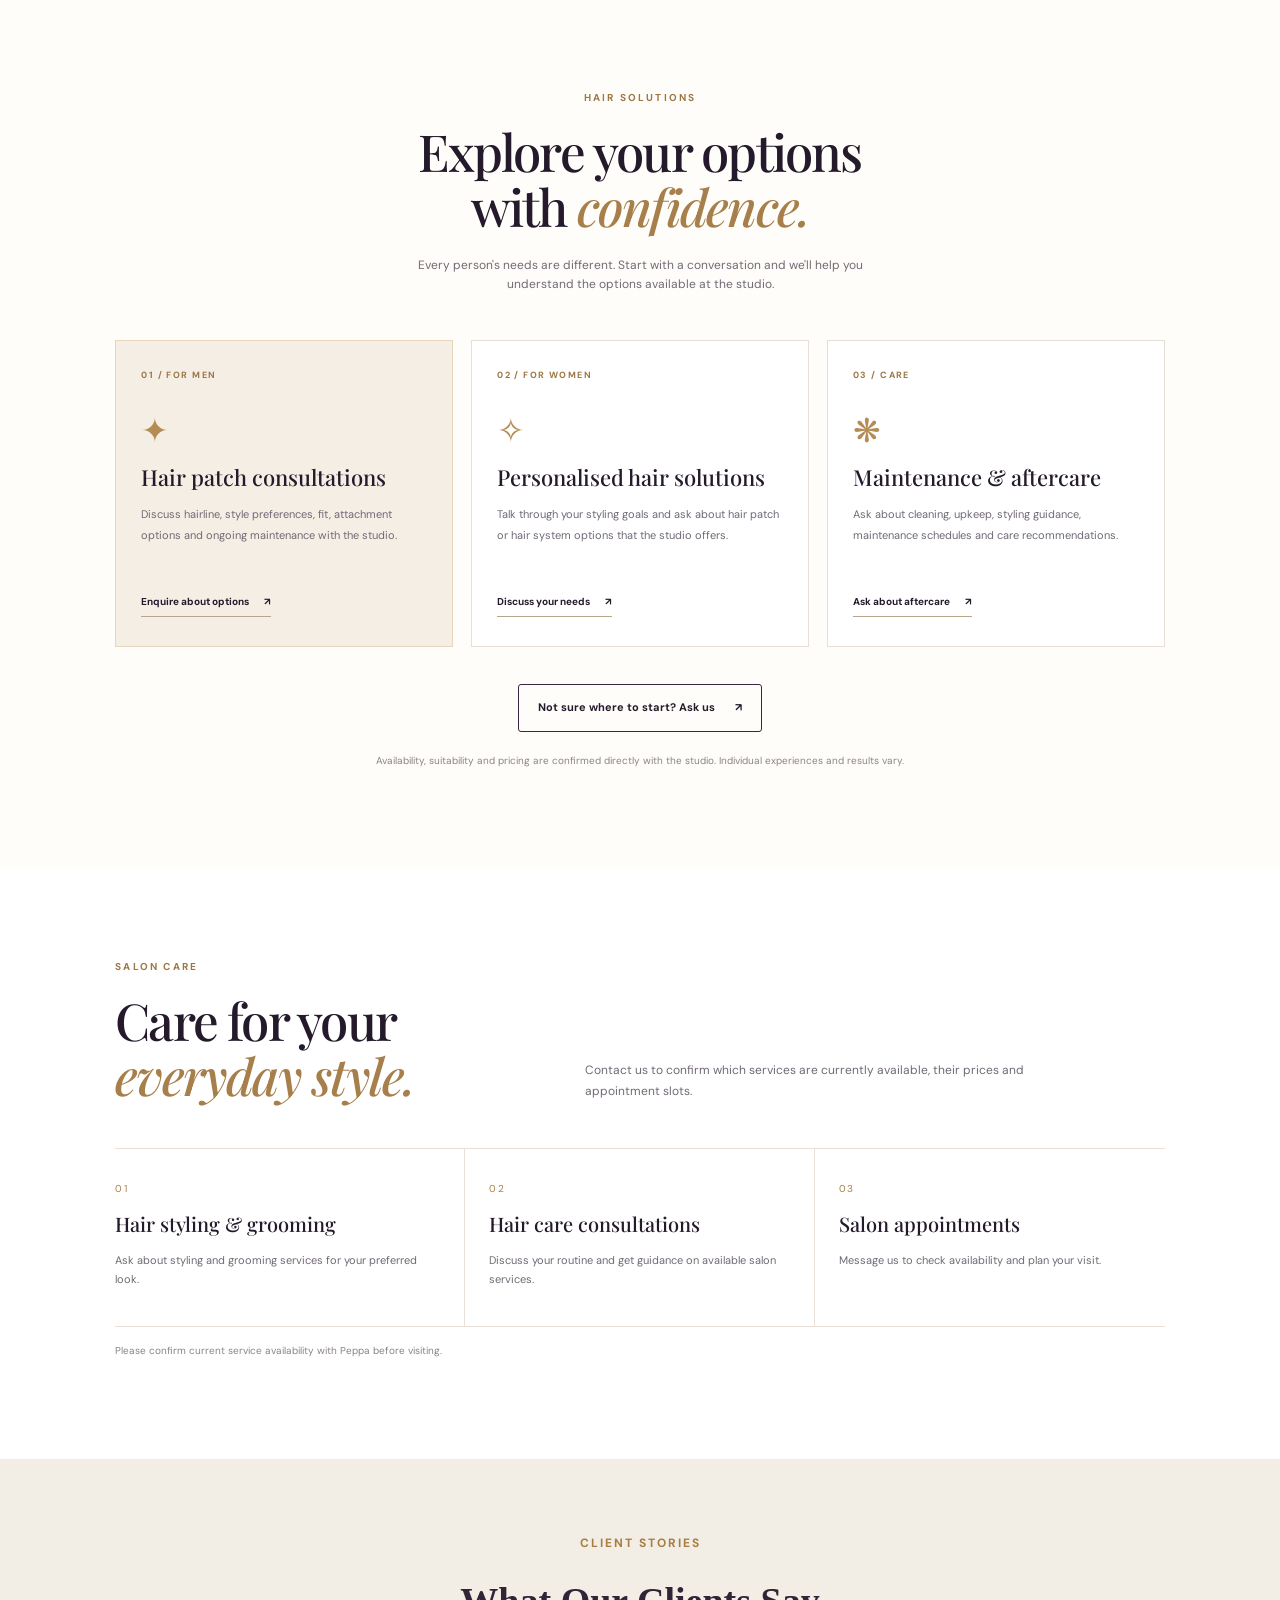
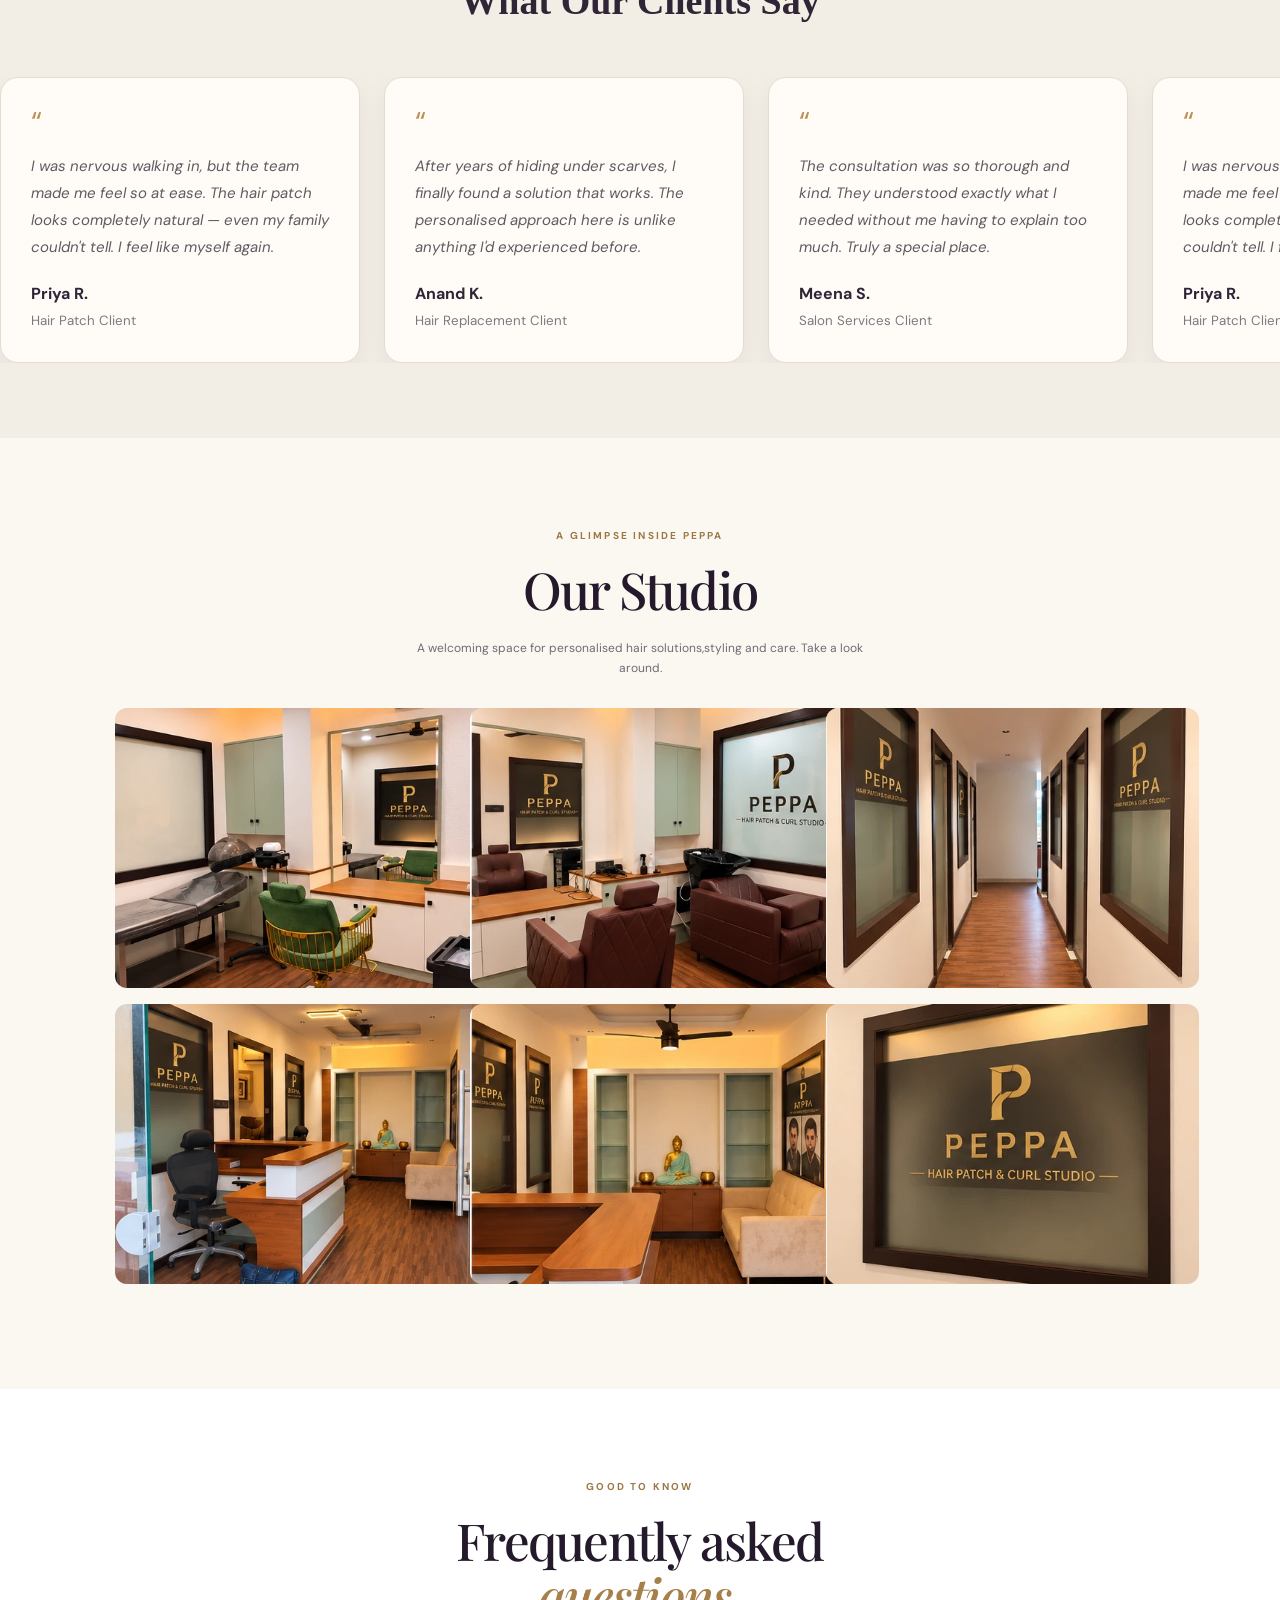
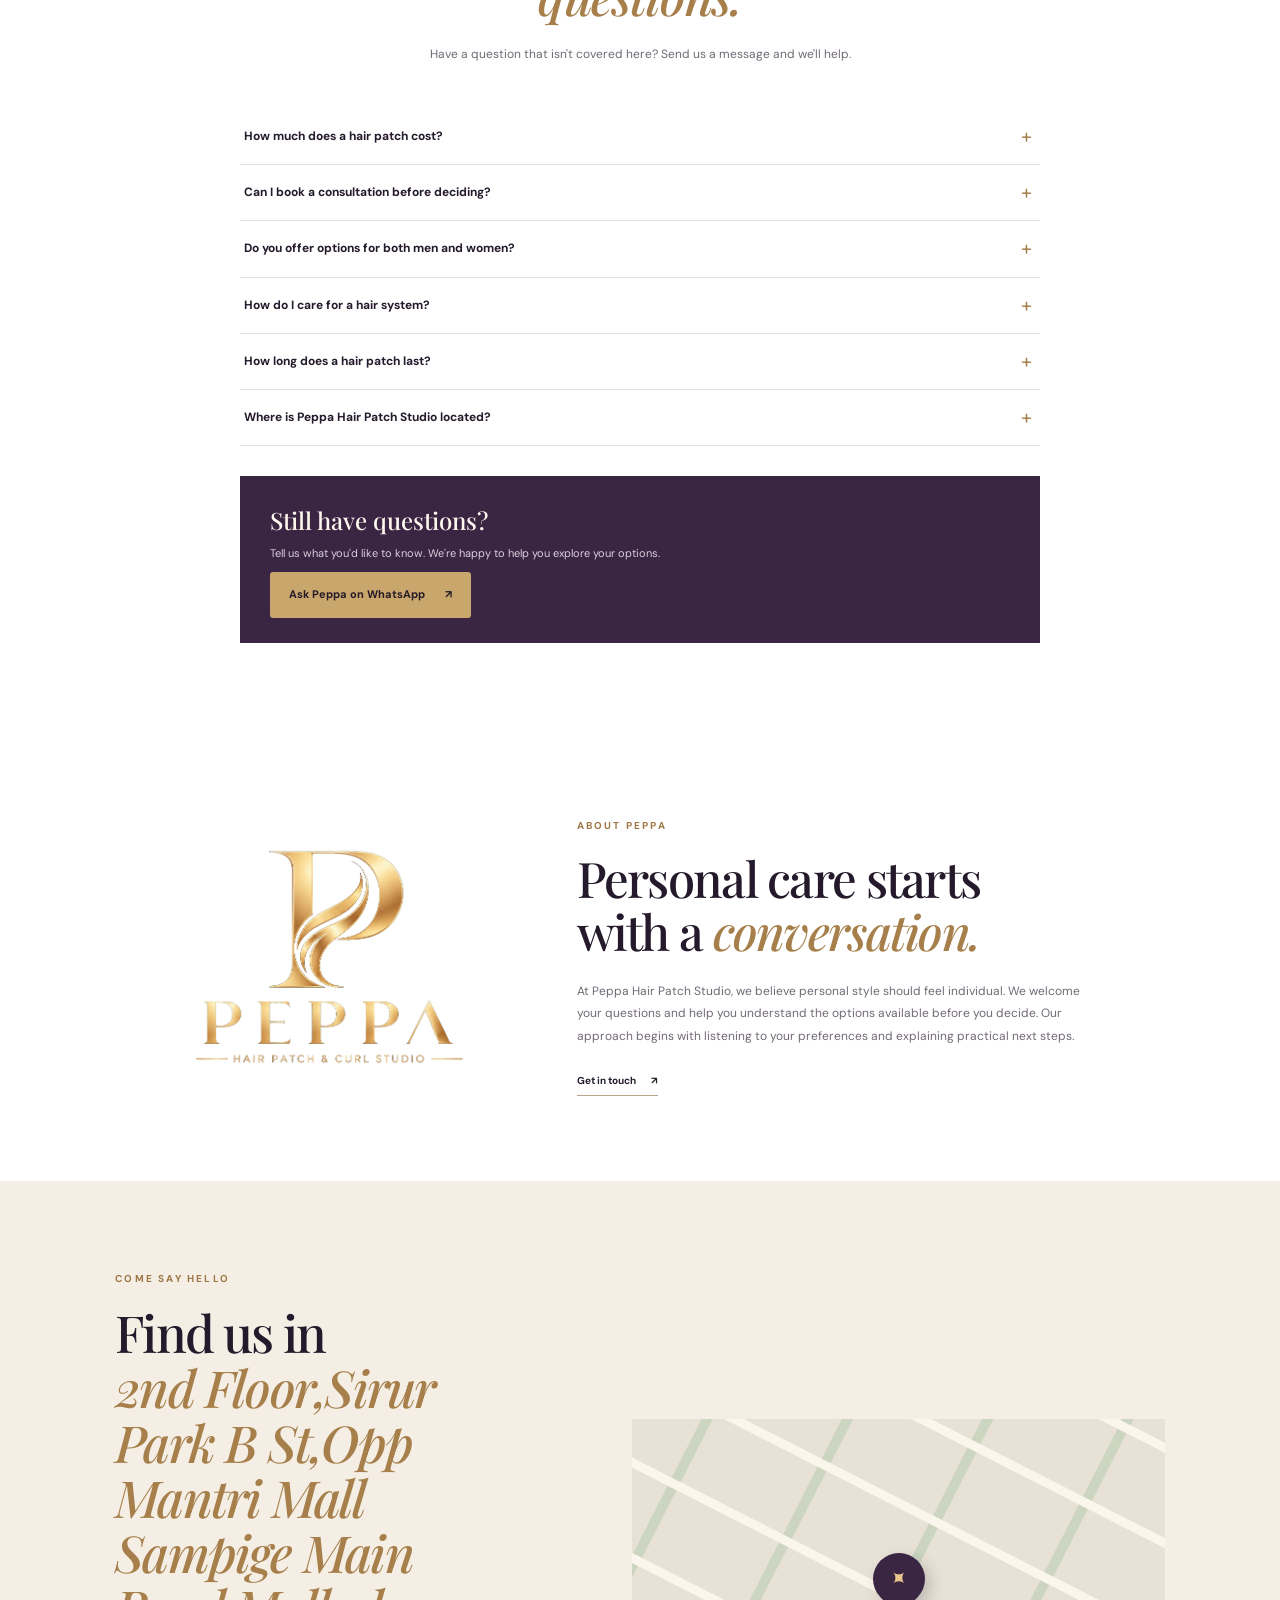
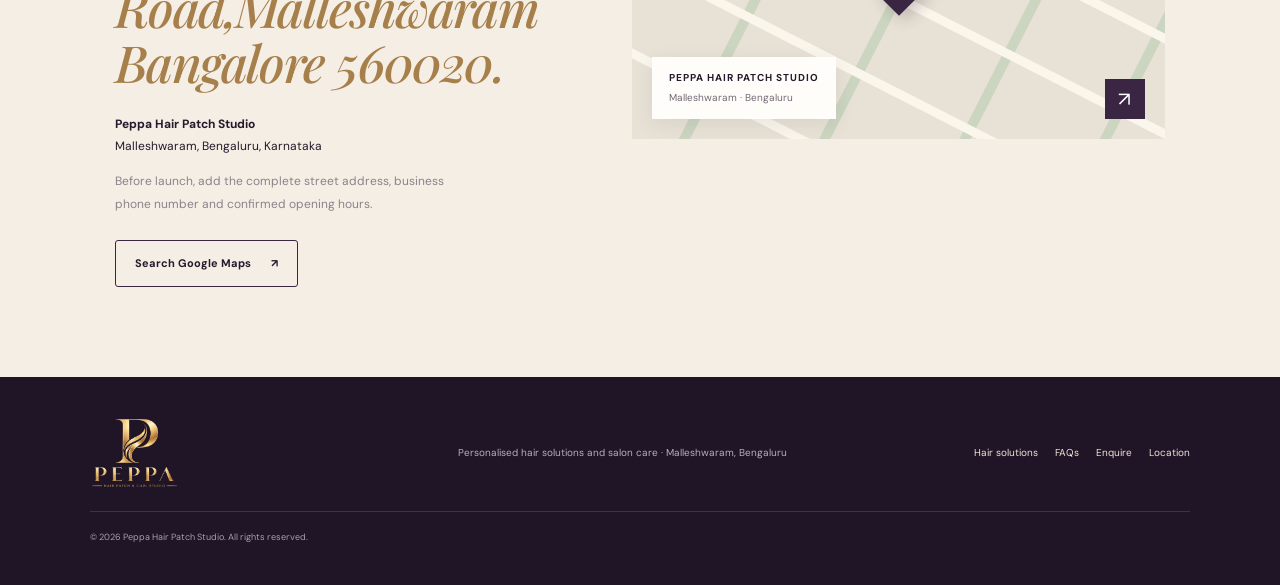
==== commit f4542a60: "Update index.html hero and testimonials updated" ====
--- a/index.html
+++ b/index.html
@@ -26,17 +26,18 @@
 
   <style>
     /* Peppa testimonial carousel */
-    .testimonials{background:#64152D;padding:75px 0;overflow:hidden;color:#fff;text-align:center}
-    .testimonials .eyebrow{color:#E9C77A;letter-spacing:2px;font-size:12px;font-weight:700}
-    .testimonials h2{font-family:Georgia,serif;font-size:38px;margin:12px 0 45px}
+    /* Peppa testimonial carousel — soft champagne palette */
+    .testimonials{background:#F2EDE5;padding:75px 0;overflow:hidden;color:#302536;text-align:center}
+    .testimonials .eyebrow{color:#A77D43;letter-spacing:2px;font-size:12px;font-weight:700}
+    .testimonials h2{font-family:Georgia,serif;font-size:38px;margin:12px 0 45px;color:#302536}
     .review-window{overflow:hidden;width:100%}
     .review-track{display:flex;width:max-content;gap:24px;animation:peppaSlideRight 35s linear infinite;will-change:transform}
     .review-window:hover .review-track,.review-window:focus-within .review-track{animation-play-state:paused}
-    .review-card{box-sizing:border-box;flex:0 0 360px;width:360px;min-height:270px;padding:30px;text-align:left;background:rgba(255,255,255,.07);border:1px solid rgba(255,255,255,.16);border-radius:18px}
-    .review-card .quote{color:#E9C77A;font-size:30px;line-height:1}
-    .review-card p{font-size:15px;line-height:1.8;font-style:italic}
-    .review-card strong{display:block;margin-top:20px}
-    .review-card small{color:#E8D5DB}
+    .review-card{box-sizing:border-box;flex:0 0 360px;width:360px;min-height:270px;padding:30px;text-align:left;background:#FFFCF7;border:1px solid #E5DCCE;border-radius:18px;box-shadow:0 10px 28px rgba(48,37,54,.06)}
+    .review-card .quote{color:#B99255;font-size:30px;line-height:1}
+    .review-card p{font-size:15px;line-height:1.8;font-style:italic;color:#625963}
+    .review-card strong{display:block;margin-top:20px;color:#302536}
+    .review-card small{color:#817681}
     @keyframes peppaSlideRight{from{transform:translateX(-50%)}to{transform:translateX(0)}}
     @media(max-width:600px){
       .testimonials{padding:58px 0}
@@ -60,8 +61,9 @@
       width: 100%;
       max-width: 590px;
       justify-self: end;
-      align-self: center;
-      transform: translateY(-52px);
+      align-self: start;
+      transform: none;
+      padding-top: 4px;
     }
     .brand-logo {
       display: block;
@@ -98,11 +100,21 @@
     .hero-trust-points {
       display: flex;
       flex-wrap: wrap;
-      gap: 10px 18px;
-      margin-top: 30px;
-      color: #6d626b;
-      font-size: 12px;
-      font-weight: 600;
+      gap: 9px;
+      margin: 0 0 27px;
+      color: #514650;
+      font-size: 11px;
+      font-weight: 700;
+    }
+    .hero-trust-points span {
+      display: inline-flex;
+      align-items: center;
+      gap: 7px;
+      padding: 9px 11px;
+      border: 1px solid #e6dac8;
+      border-radius: 999px;
+      background: rgba(255,253,249,.82);
+      line-height: 1.25;
     }
     .hero-trust-points span::first-letter { color: #b88a4b; }
     .hero-form-wrap {
@@ -220,10 +232,11 @@
         max-width: 560px;
         justify-self: center;
       }
-      .hero-with-consultation .hero-content { transform: none; }
+      .hero-with-consultation .hero-content { transform: none; padding-top: 0; }
       .hero-with-consultation .hero-content h1 { font-size: clamp(42px, 12vw, 58px); }
       .hero-booking-box { padding: 25px 21px; }
-      .hero-trust-points { margin-top: 22px; }
+      .hero-trust-points { margin-bottom: 22px; gap: 8px; }
+      .hero-trust-points span { font-size: 10px; padding: 8px 10px; }
     }
 
 
@@ -276,6 +289,12 @@
   <main>
     <section class="hero hero-with-consultation" id="home">
       <div class="hero-content">
+        <div class="hero-trust-points" aria-label="Peppa hair solution highlights">
+          <span>✦ Non-surgical hair replacement</span>
+          <span>✦ Customised hair patches</span>
+          <span>✦ 100% human hair</span>
+          <span>✦ 15+ years of technician experience</span>
+        </div>
         <p class="eyebrow">YOUR HAIR. YOUR STYLE. YOUR CHOICE.</p>
         <h1>Feel more like<br><em>yourself.</em></h1>
         <p class="hero-copy">Personalised non-surgical hair patch options and salon care for men and women — with a thoughtful consultation, clear guidance and a style that feels right for you.</p>
@@ -284,11 +303,6 @@
           <a class="text-link" href="#solutions">Explore hair solutions <span>↓</span></a>
         </div>
         <div class="hero-note"><span>✦</span> Personalised consultations · Pricing on enquiry</div>
-        <div class="hero-trust-points">
-          <span>✦ Consultation first</span>
-          <span>✦ Options for men and women</span>
-          <span>✦ Personalised care</span>
-        </div>
       </div>
 
       <div class="hero-form-wrap" id="consultation">
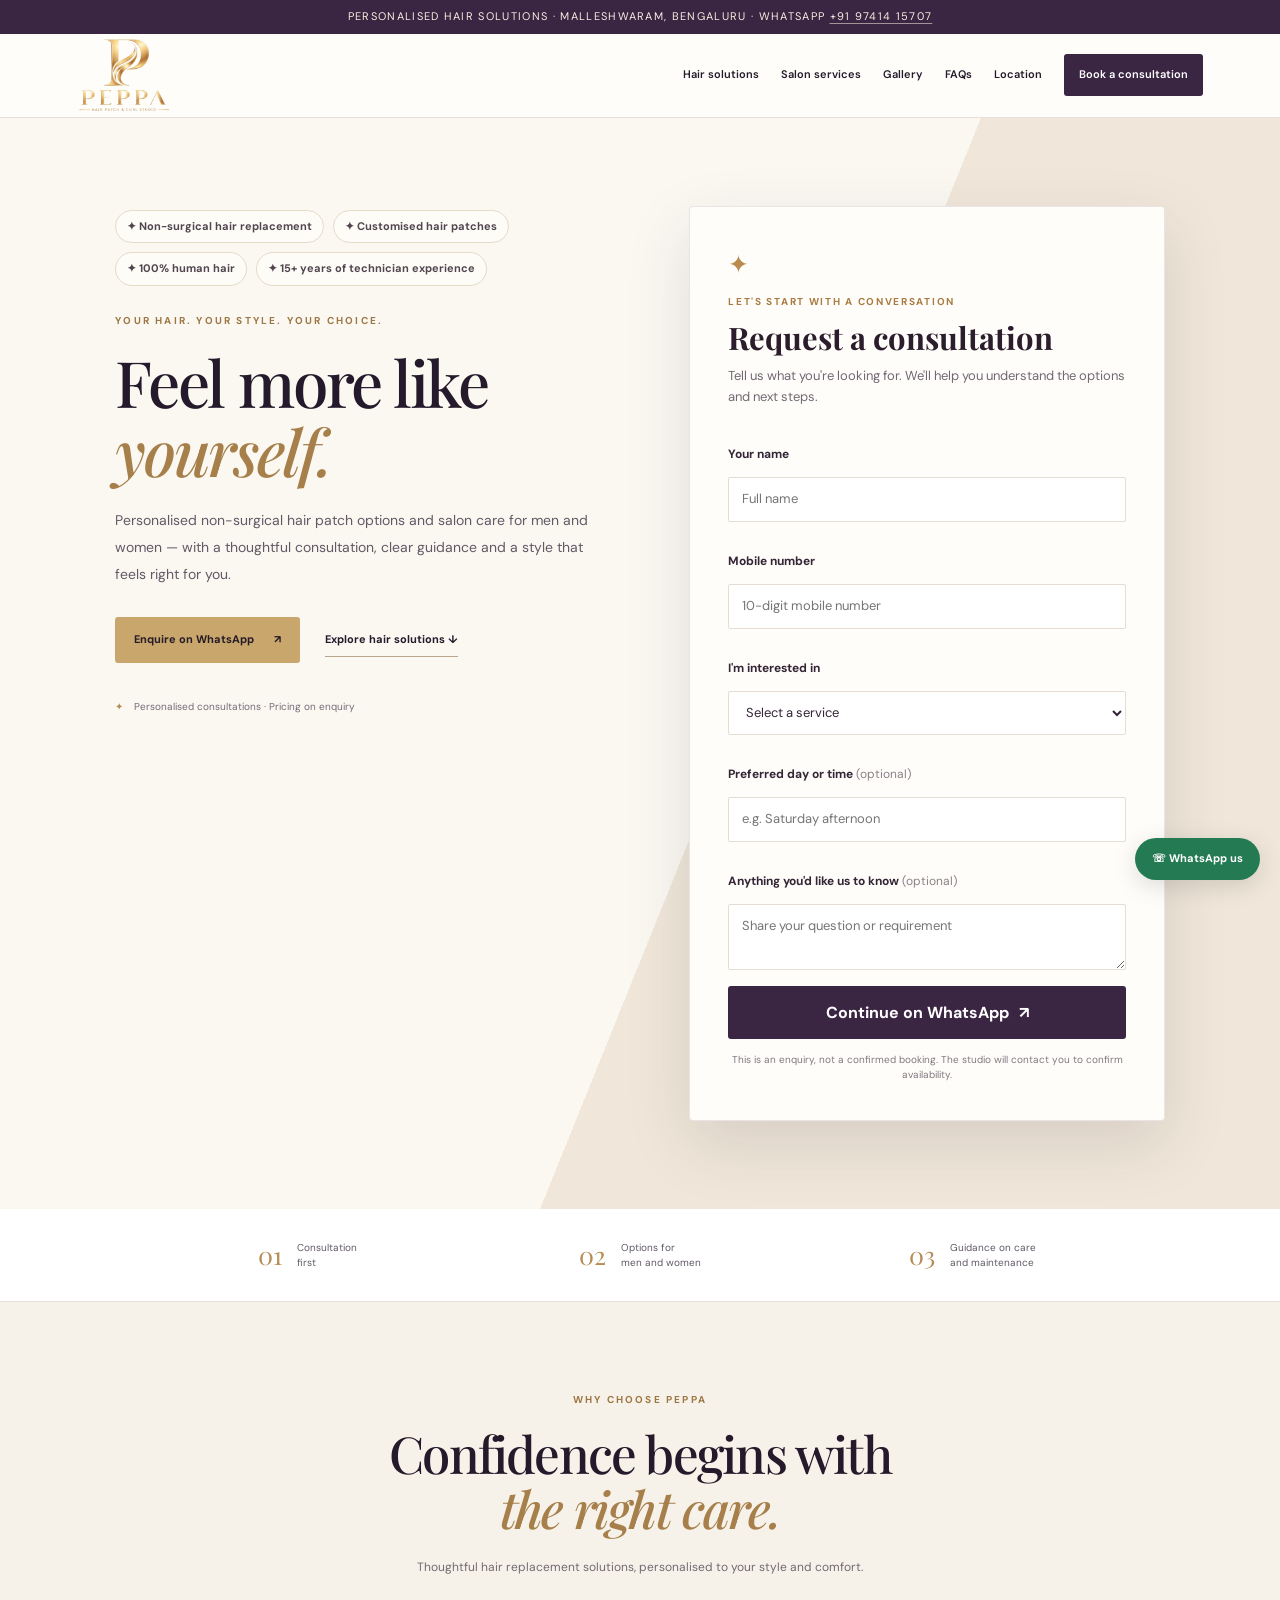
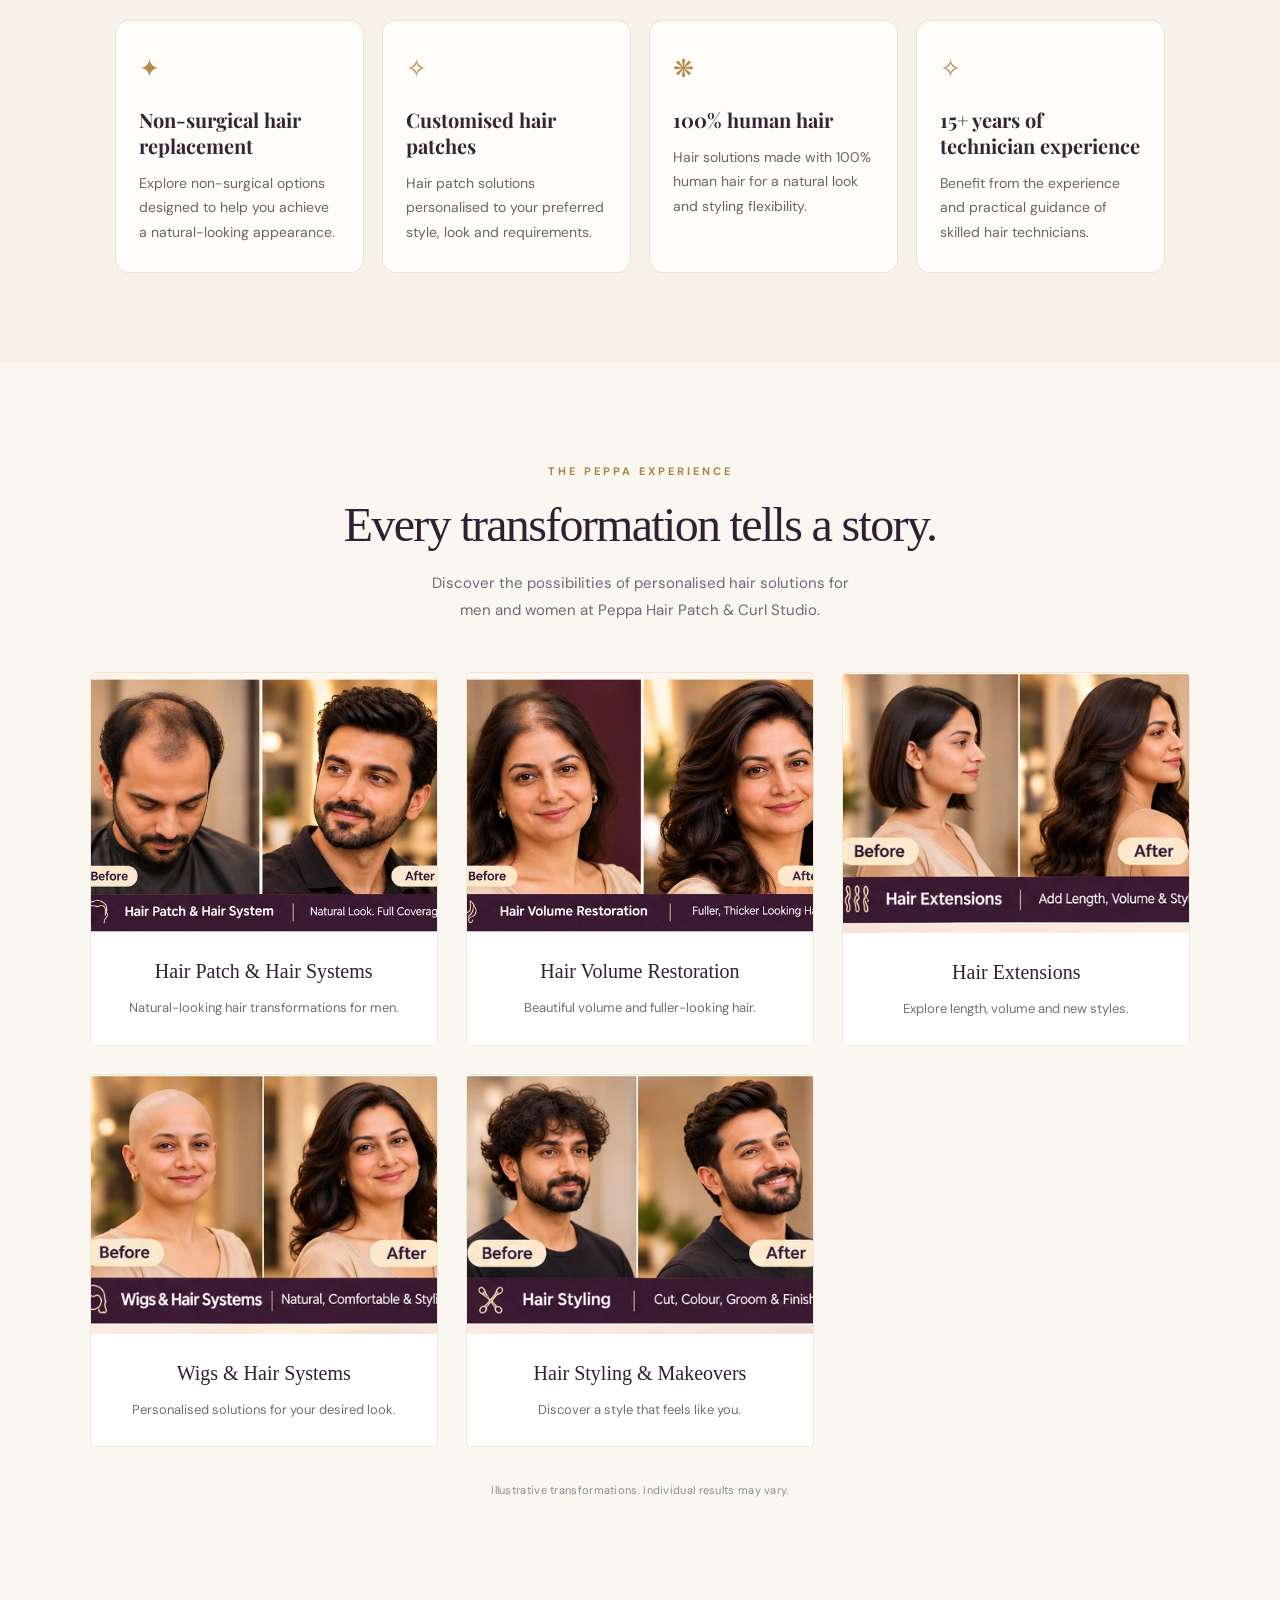
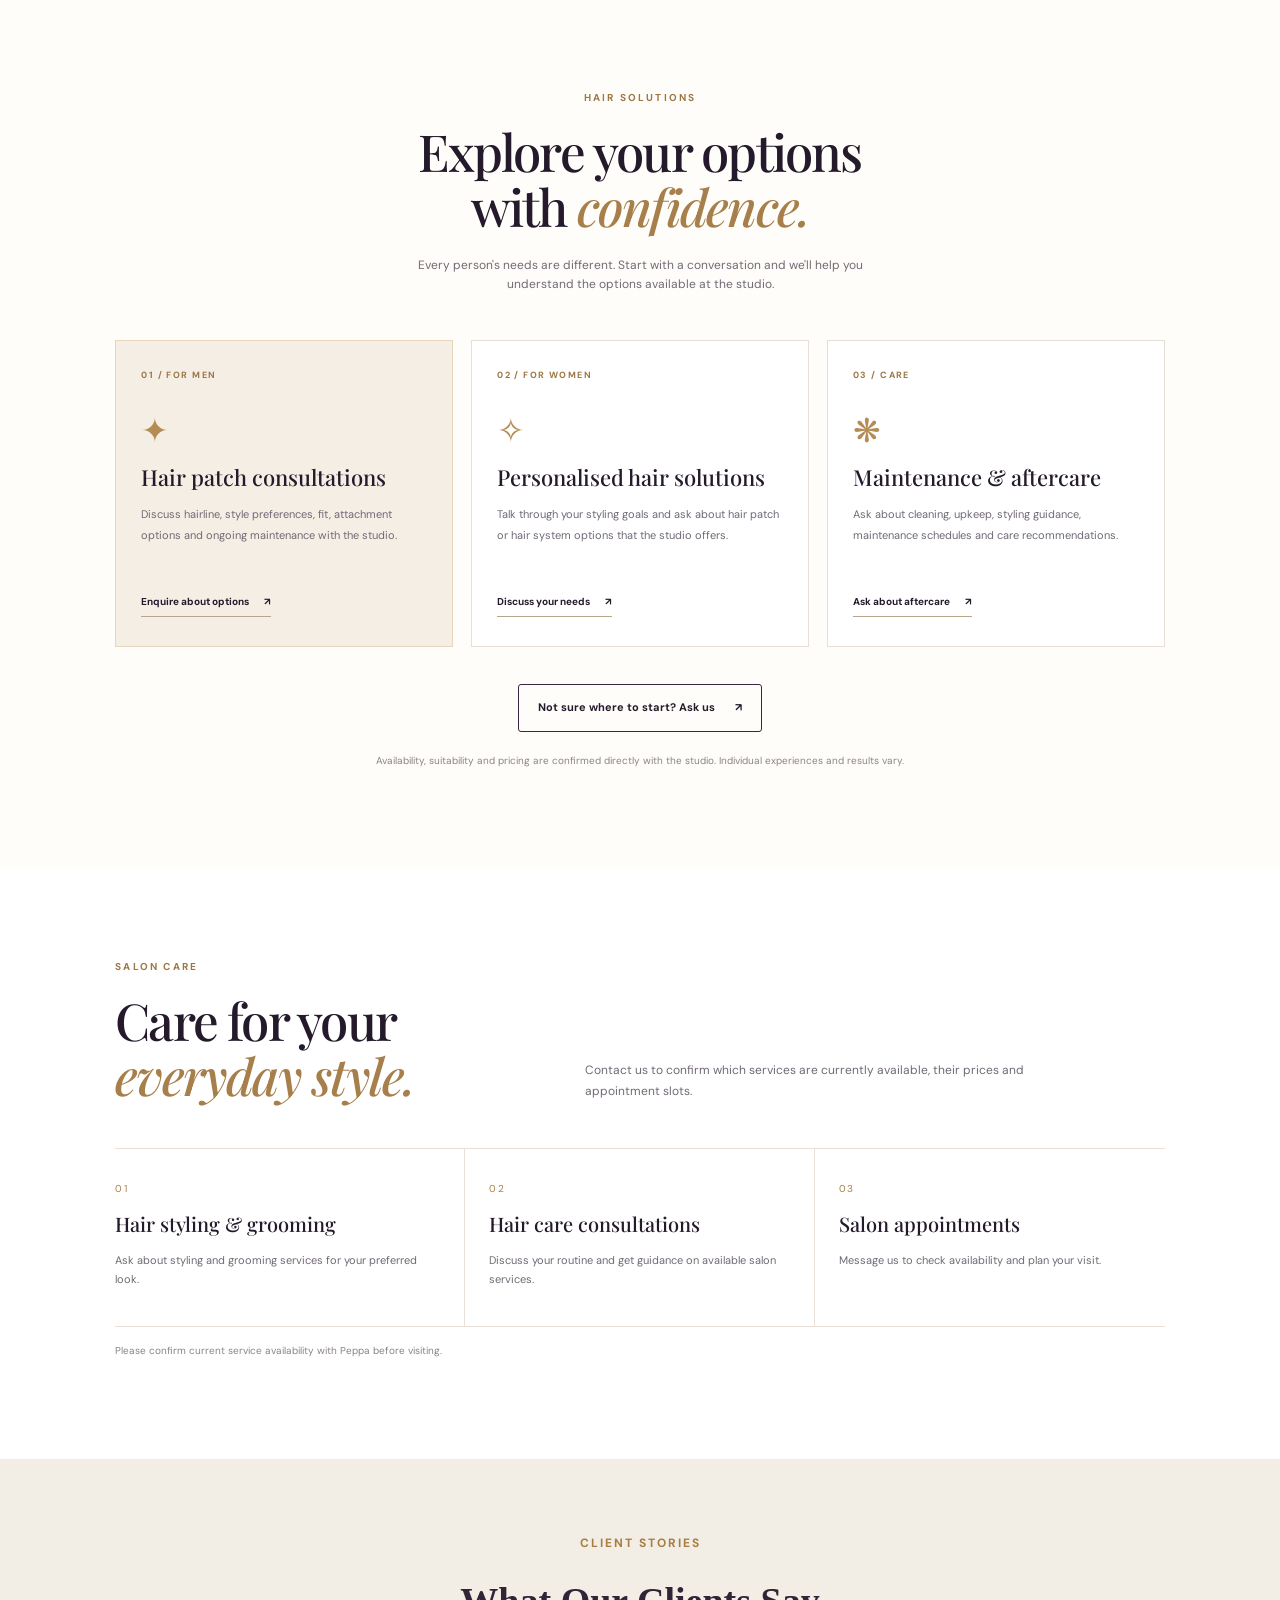
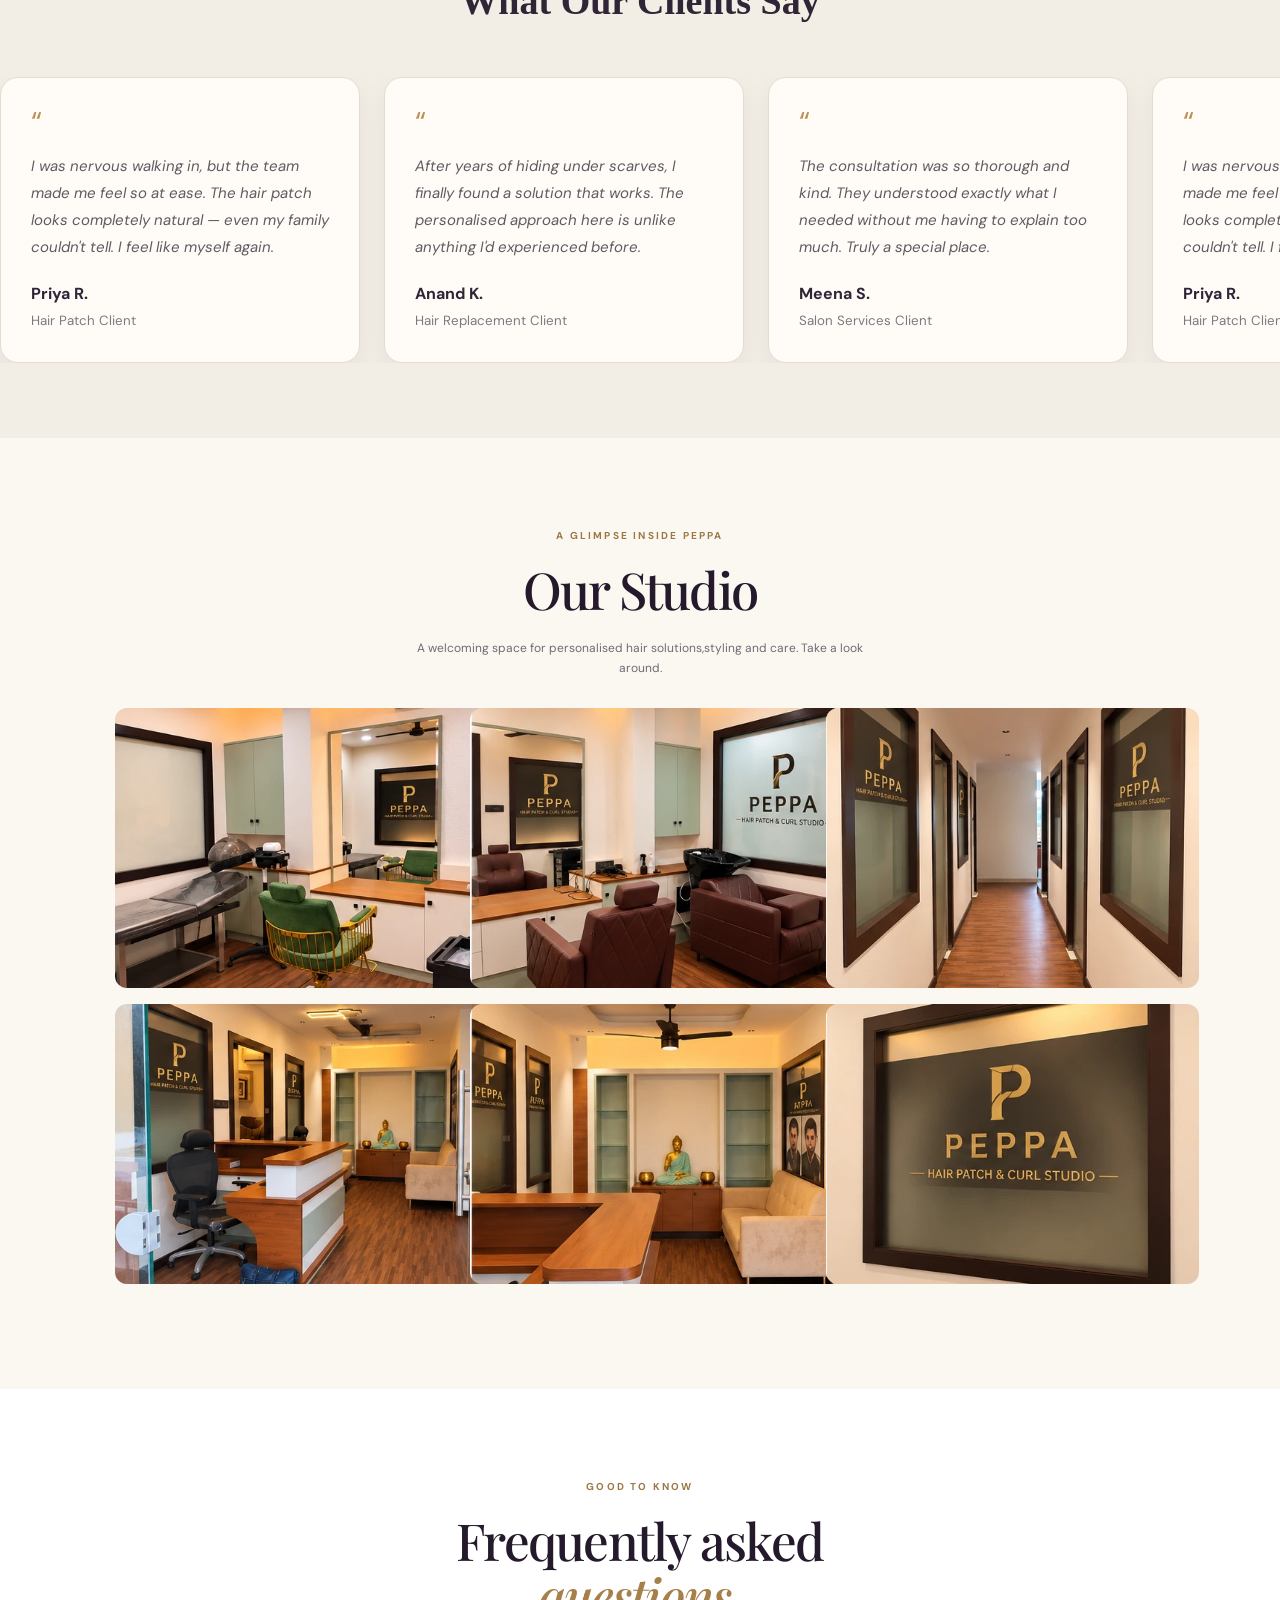
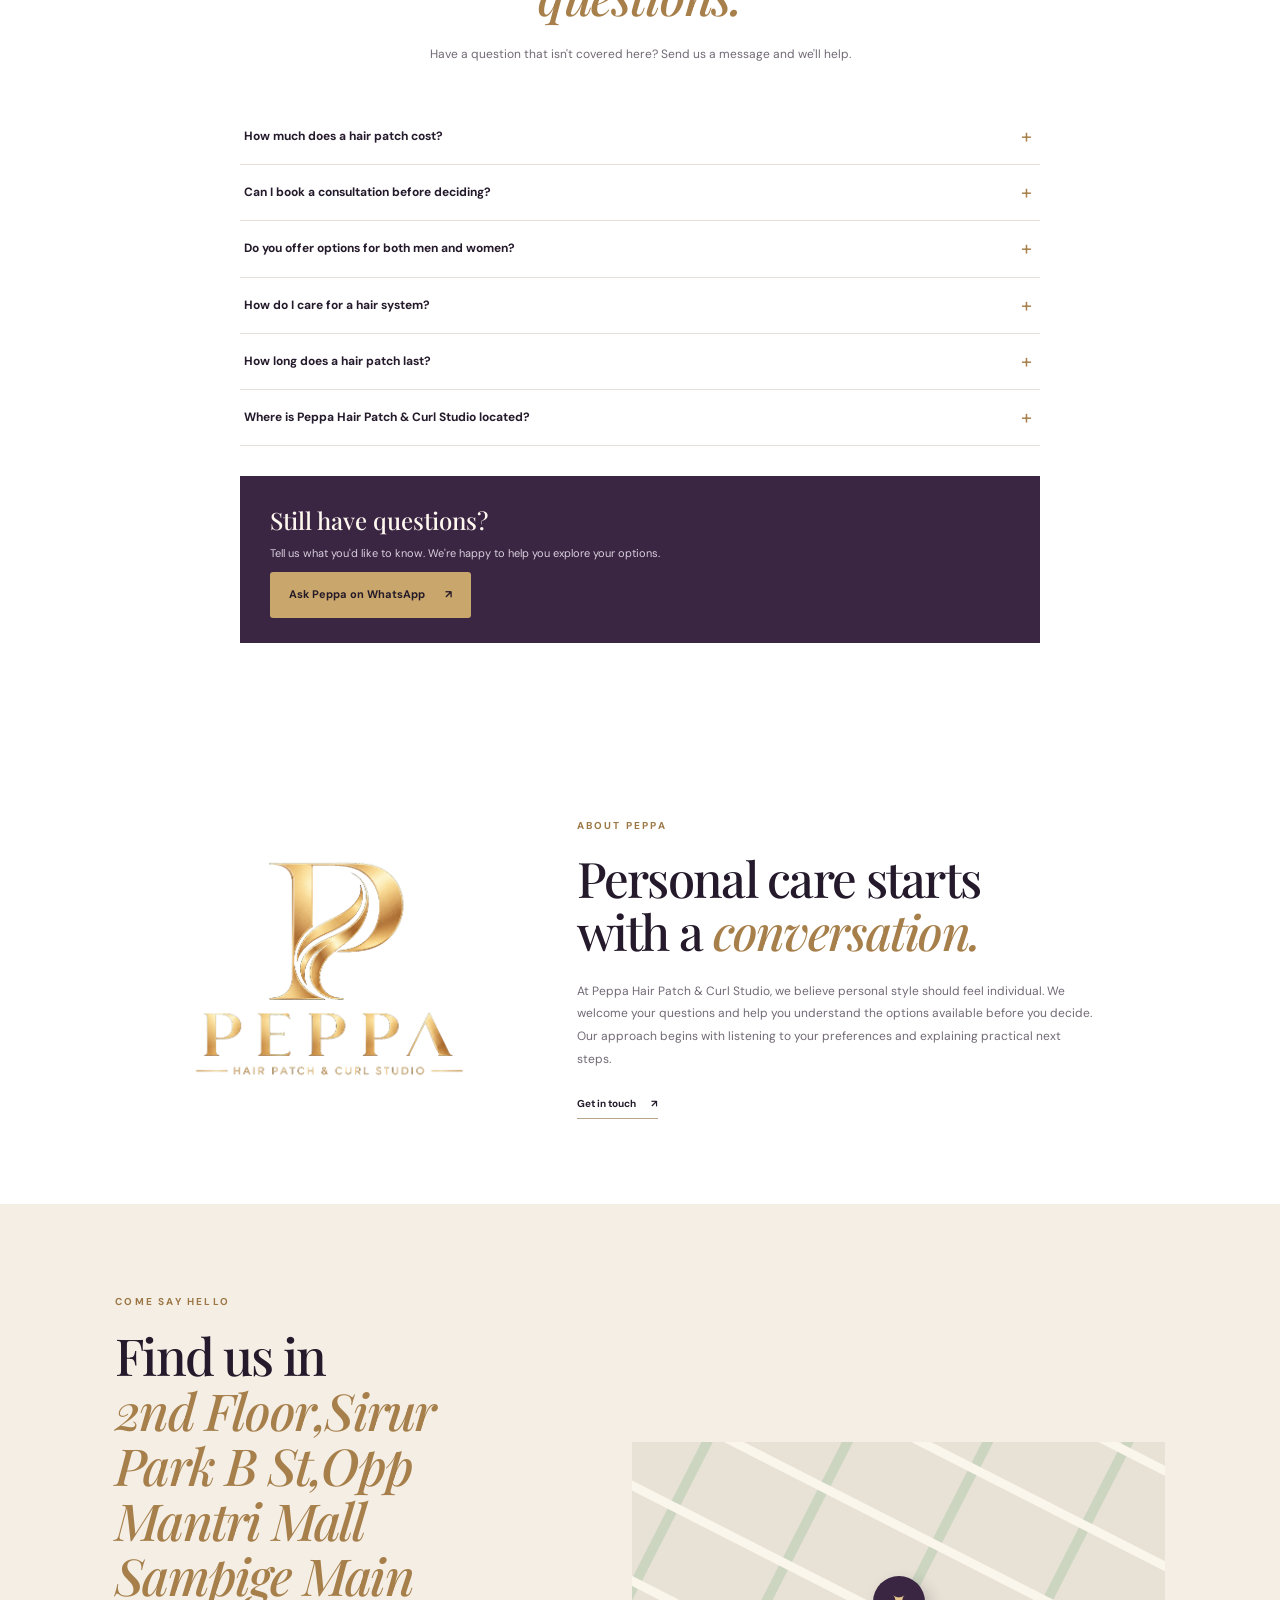
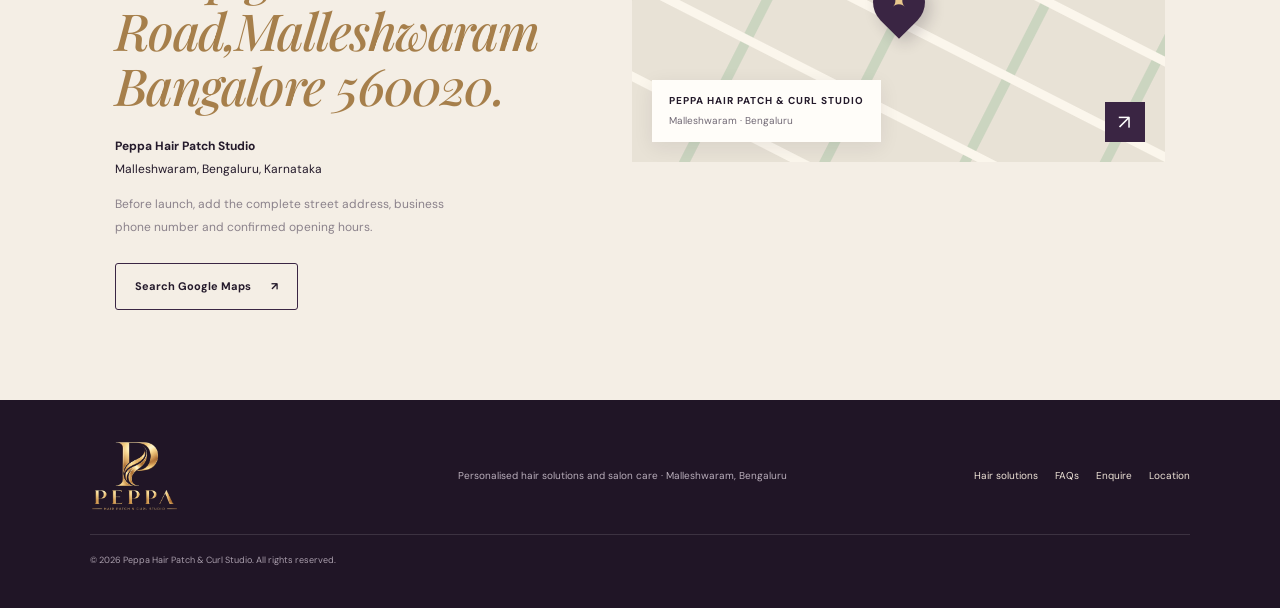
==== commit c2f7b8dd: "Update index.html add & Curl wordings" ====
--- a/index.html
+++ b/index.html
@@ -4,9 +4,9 @@
   <meta charset="utf-8">
   <meta name="viewport" content="width=device-width, initial-scale=1">
   <meta name="theme-color" content="#25182d">
-  <title>Peppa Hair Patch Studio | Personalised Hair Solutions in Malleshwaram</title>
-  <meta name="description" content="Explore personalised non-surgical hair patch solutions and salon services for men and women at Peppa Hair Patch Studio in Malleshwaram, Bengaluru. Enquire on WhatsApp for consultation and pricing.">
-  <meta property="og:title" content="Peppa Hair Patch Studio">
+  <title>Peppa Hair Patch Studio & Curl Studio| Personalised Hair Solutions in Malleshwaram</title>
+  <meta name="description" content="Explore personalised non-surgical hair patch solutions and salon services for men and women at Peppa Hair Patch & Curl Studio in Malleshwaram, Bengaluru. Enquire on WhatsApp for consultation and pricing.">
+  <meta property="og:title" content="Peppa Hair Patch & Curl Studio">
   <meta property="og:description" content="Personalised hair solutions and salon care for men and women in Malleshwaram, Bengaluru.">
   <meta property="og:type" content="website">
   <link rel="preconnect" href="https://fonts.googleapis.com">
@@ -17,7 +17,7 @@
   {
     "@context":"https://schema.org",
     "@type":"HairSalon",
-    "name":"Peppa Hair Patch Studio",
+    "name":"Peppa Hair Patch & Curl Studio",
     "address":{"@type":"PostalAddress","addressLocality":"2nd Floor,Sirur Park B St,Opp Mantri Mall Sampige Main Road,Malleshwaram","addressRegion":"Karnataka","addressCountry":"IN"},
     "areaServed":"Malleshwaram, Bengaluru",
     "description":"Personalised non-surgical hair patch consultations and salon services for men and women."
@@ -276,7 +276,7 @@
 <body>
   <div class="topbar">Personalised hair solutions · Malleshwaram, Bengaluru · WhatsApp <a href="https://wa.me/919741415707" target="_blank" rel="noopener">+91 97414 15707</a></div>
   <header class="site-header">
-    <a class="brand" href="#home" aria-label="Peppa Hair Patch Studio home">
+    <a class="brand" href="#home" aria-label="Peppa Hair Patch & Curl Studio home">
       <img class="brand-logo" src="assets/images/peppa-logo-transparent.png" alt="Peppa Hair Patch and Curl Studio">
     </a>
     <button class="menu-toggle" aria-label="Open navigation" aria-expanded="false">☰</button>
@@ -299,7 +299,7 @@
         <h1>Feel more like<br><em>yourself.</em></h1>
         <p class="hero-copy">Personalised non-surgical hair patch options and salon care for men and women — with a thoughtful consultation, clear guidance and a style that feels right for you.</p>
         <div class="hero-actions">
-          <a class="button button-gold whatsapp-link" href="#consultation" data-message="Hi Peppa Hair Patch &amp; Curl Studio, I'd like to enquire about your services.">Enquire on WhatsApp <span>↗</span></a>
+          <a class="button button-gold whatsapp-link" href="#consultation" data-message="Hi Peppa Hair Patch & Curl Studio, I'd like to enquire about your services.">Enquire on WhatsApp <span>↗</span></a>
           <a class="text-link" href="#solutions">Explore hair solutions <span>↓</span></a>
         </div>
         <div class="hero-note"><span>✦</span> Personalised consultations · Pricing on enquiry</div>
@@ -387,7 +387,7 @@
       <div class="section-heading">
         <p class="eyebrow">THE PEPPA EXPERIENCE</p>
         <h2>Every transformation tells a story.</h2>
-        <p> Discover the possibilities of personalised hair solutions for men and women at Peppa Hair Patch &amp; Curl Studio.
+        <p> Discover the possibilities of personalised hair solutions for men and women at Peppa Hair Patch & Curl Studio.
         </p>
       </div>
       
@@ -455,7 +455,7 @@
         <article class="service-card"><div class="service-number">02 / FOR WOMEN</div><div class="service-icon">✧</div><h3>Personalised hair solutions</h3><p>Talk through your styling goals and ask about hair patch or hair system options that the studio offers.</p><a class="arrow-link whatsapp-link" href="#consultation" data-message="Hi Peppa, I'd like to enquire about hair solutions for women.">Discuss your needs <span>↗</span></a></article>
         <article class="service-card"><div class="service-number">03 / CARE</div><div class="service-icon">❋</div><h3>Maintenance & aftercare</h3><p>Ask about cleaning, upkeep, styling guidance, maintenance schedules and care recommendations.</p><a class="arrow-link whatsapp-link" href="#consultation" data-message="Hi Peppa, I'd like to ask about hair system maintenance and aftercare.">Ask about aftercare <span>↗</span></a></article>
       </div>
-      <div class="center-action"><a class="button button-outline whatsapp-link" href="#consultation" data-message="Hi Peppa Hair Patch Studio, please help me understand the available hair solution options.">Not sure where to start? Ask us <span>↗</span></a></div>
+      <div class="center-action"><a class="button button-outline whatsapp-link" href="#consultation" data-message="Hi Peppa Hair Patch Studio & Curl, please help me understand the available hair solution options.">Not sure where to start? Ask us <span>↗</span></a></div>
       <p class="small-note">Availability, suitability and pricing are confirmed directly with the studio. Individual experiences and results vary.</p>
     </section>
 
@@ -532,10 +532,10 @@
           <img src="assets/images/gallery/peppa-studio-04-clean.webp" alt="Hair styling at Peppa Studio">
         </div>
         <div class="gallery-tile">
-          <img src="assets/images/gallery/peppa-studio-05-clean.webp" alt="Peppa Hair Patch Studio services">
+          <img src="assets/images/gallery/peppa-studio-05-clean.webp" alt="Peppa Hair Patch & Curl Studio services">
         </div>
         <div class="gallery-tile">
-          <img src="assets/images/gallery/peppa-studio-06-clean.webp" alt="Peppa Hair Patch and Curl Studio">
+          <img src="assets/images/gallery/peppa-studio-06-clean.webp" alt="Peppa Hair Patch & Curl Studio">
         </div>
       </div>
       <p class="small-note"></p>
@@ -549,29 +549,29 @@
         <details><summary>Do you offer options for both men and women?</summary><p>We welcome enquiries from both men and women. Contact the studio to confirm which options are currently available for your needs.</p></details>
         <details><summary>How do I care for a hair system?</summary><p>Care routines depend on the system and attachment method. Ask the studio for the recommended maintenance and aftercare instructions for your chosen option.</p></details>
         <details><summary>How long does a hair patch last?</summary><p>Lifespan varies with the product, use, maintenance and care. The studio can explain expected upkeep for the options it offers.</p></details>
-        <details><summary>Where is Peppa Hair Patch Studio located?</summary><p>We are in Malleshwaram, Bengaluru. Please confirm the complete address and current opening hours before travelling.</p></details>
+        <details><summary>Where is Peppa Hair Patch & Curl Studio located?</summary><p>We are in Malleshwaram, Bengaluru. Please confirm the complete address and current opening hours before travelling.</p></details>
       </div>
       <div class="faq-cta"><h3>Still have questions?</h3><p>Tell us what you'd like to know. We're happy to help you explore your options.</p><a class="button button-gold whatsapp-link" href="#consultation" data-message="Hi Peppa Hair Patch Studio, I have a few questions before booking a consultation.">Ask Peppa on WhatsApp <span>↗</span></a></div>
     </section>
 
     <section class="about-section" id="about">
       <div class="about-symbol"><img src="assets/images/peppa-logo-transparent.png" alt="Peppa Hair Patch and Curl Studio logo"></div>
-      <div><p class="eyebrow">ABOUT PEPPA</p><h2>Personal care starts<br>with a <em>conversation.</em></h2><p>At Peppa Hair Patch Studio, we believe personal style should feel individual. We welcome your questions and help you understand the options available before you decide. Our approach begins with listening to your preferences and explaining practical next steps.</p><a class="arrow-link whatsapp-link" href="#consultation" data-message="Hi Peppa, I'd like to learn more about your studio and services.">Get in touch <span>↗</span></a></div>
+      <div><p class="eyebrow">ABOUT PEPPA</p><h2>Personal care starts<br>with a <em>conversation.</em></h2><p>At Peppa Hair Patch & Curl Studio, we believe personal style should feel individual. We welcome your questions and help you understand the options available before you decide. Our approach begins with listening to your preferences and explaining practical next steps.</p><a class="arrow-link whatsapp-link" href="#consultation" data-message="Hi Peppa, I'd like to learn more about your studio and services.">Get in touch <span>↗</span></a></div>
     </section>
 
     <section class="section location" id="location">
       <div class="location-copy"><p class="eyebrow">COME SAY HELLO</p><h2>Find us in<br><em>2nd Floor,Sirur Park B St,Opp Mantri Mall Sampige Main Road,Malleshwaram Bangalore 560020.</em></h2><p><strong>Peppa Hair Patch Studio</strong><br>Malleshwaram, Bengaluru, Karnataka</p><p class="small-note">Before launch, add the complete street address, business phone number and confirmed opening hours.</p><a class="button button-outline" href="https://www.google.com/maps/search/?api=1&query=Peppa+Hair+Patch+Studio+Malleshwaram+Bengaluru" target="_blank" rel="noopener">Search Google Maps <span>↗</span></a></div>
-      <div class="map-card"><div class="map-lines"></div><div class="map-pin">✦</div><div class="map-label"><strong>PEPPA HAIR PATCH STUDIO</strong><span>Malleshwaram · Bengaluru</span></div><a href="https://www.google.com/maps/search/?api=1&query=Peppa+Hair+Patch+Studio+Malleshwaram+Bengaluru" target="_blank" rel="noopener" aria-label="Open map search">↗</a></div>
+      <div class="map-card"><div class="map-lines"></div><div class="map-pin">✦</div><div class="map-label"><strong>PEPPA HAIR PATCH & CURL STUDIO</strong><span>Malleshwaram · Bengaluru</span></div><a href="https://www.google.com/maps/search/?api=1&query=Peppa+Hair+Patch+Studio+Malleshwaram+Bengaluru" target="_blank" rel="noopener" aria-label="Open map search">↗</a></div>
     </section>
   </main>
 
   <footer class="footer">
-    <a class="brand brand-footer" href="#home" aria-label="Peppa Hair Patch Studio home"><img class="brand-logo" src="assets/images/peppa-logo-transparent.png" alt="Peppa Hair Patch and Curl Studio"></a>
+    <a class="brand brand-footer" href="#home" aria-label="Peppa Hair Patch Studio home"><img class="brand-logo" src="assets/images/peppa-logo-transparent.png" alt="Peppa Hair Patch & Curl Studio"></a>
     <p>Personalised hair solutions and salon care · Malleshwaram, Bengaluru</p>
     <div class="footer-links"><a href="#solutions">Hair solutions</a><a href="#faq">FAQs</a><a href="#consultation">Enquire</a><a href="https://maps.app.goo.gl/7ZZBGEedtmmBdFvR9?g_st=ic">Location</a></div>
-    <small>© <span id="year"></span> Peppa Hair Patch Studio. All rights reserved.</small>
+    <small>© <span id="year"></span> Peppa Hair Patch & Curl Studio. All rights reserved.</small>
   </footer>
-  <a class="floating-whatsapp whatsapp-link" href="#consultation" data-message="Hi Peppa Hair Patch Studio, I'd like to make an enquiry." aria-label="Contact Peppa on WhatsApp">☏ <span>WhatsApp us</span></a>
+  <a class="floating-whatsapp whatsapp-link" href="#consultation" data-message="Hi Peppa Hair Patch & Curl Studio, I'd like to make an enquiry." aria-label="Contact Peppa on WhatsApp">☏ <span>WhatsApp us</span></a>
   <script src="script.js"></script>
 
   <script>
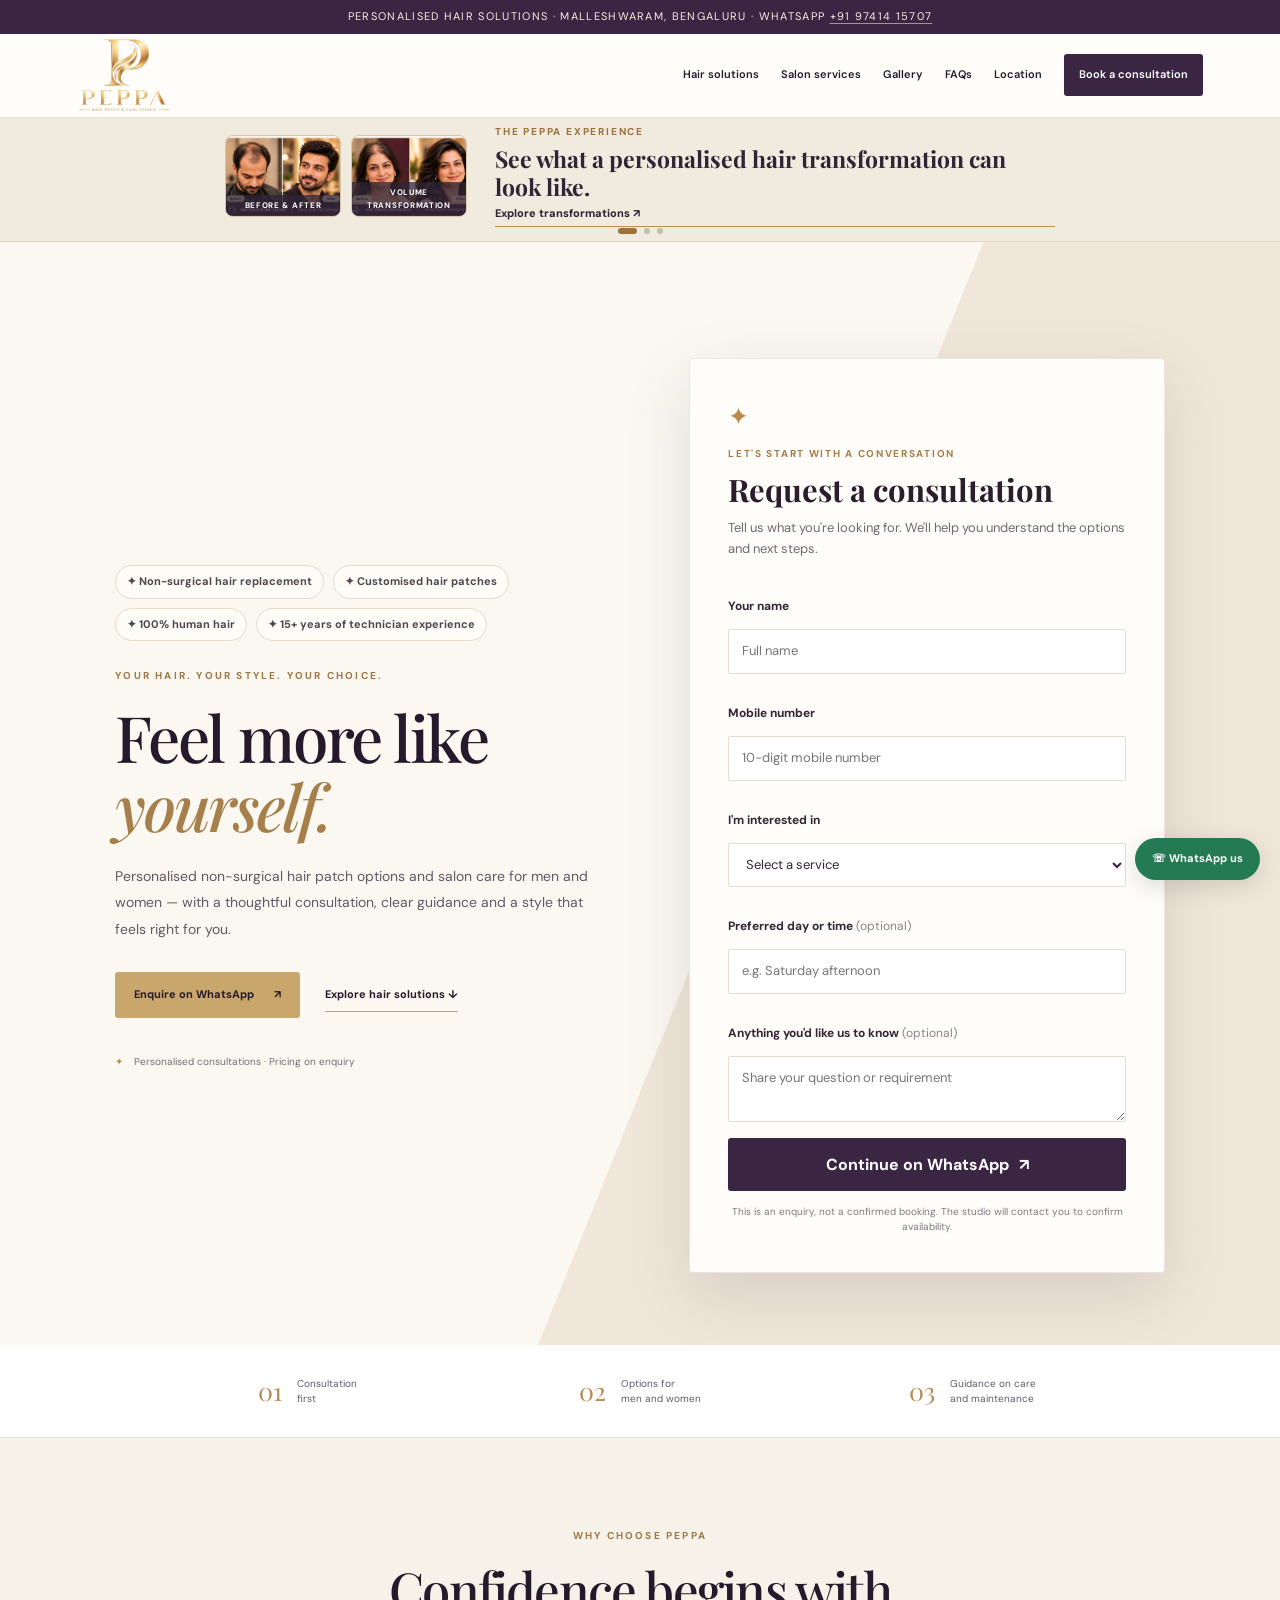
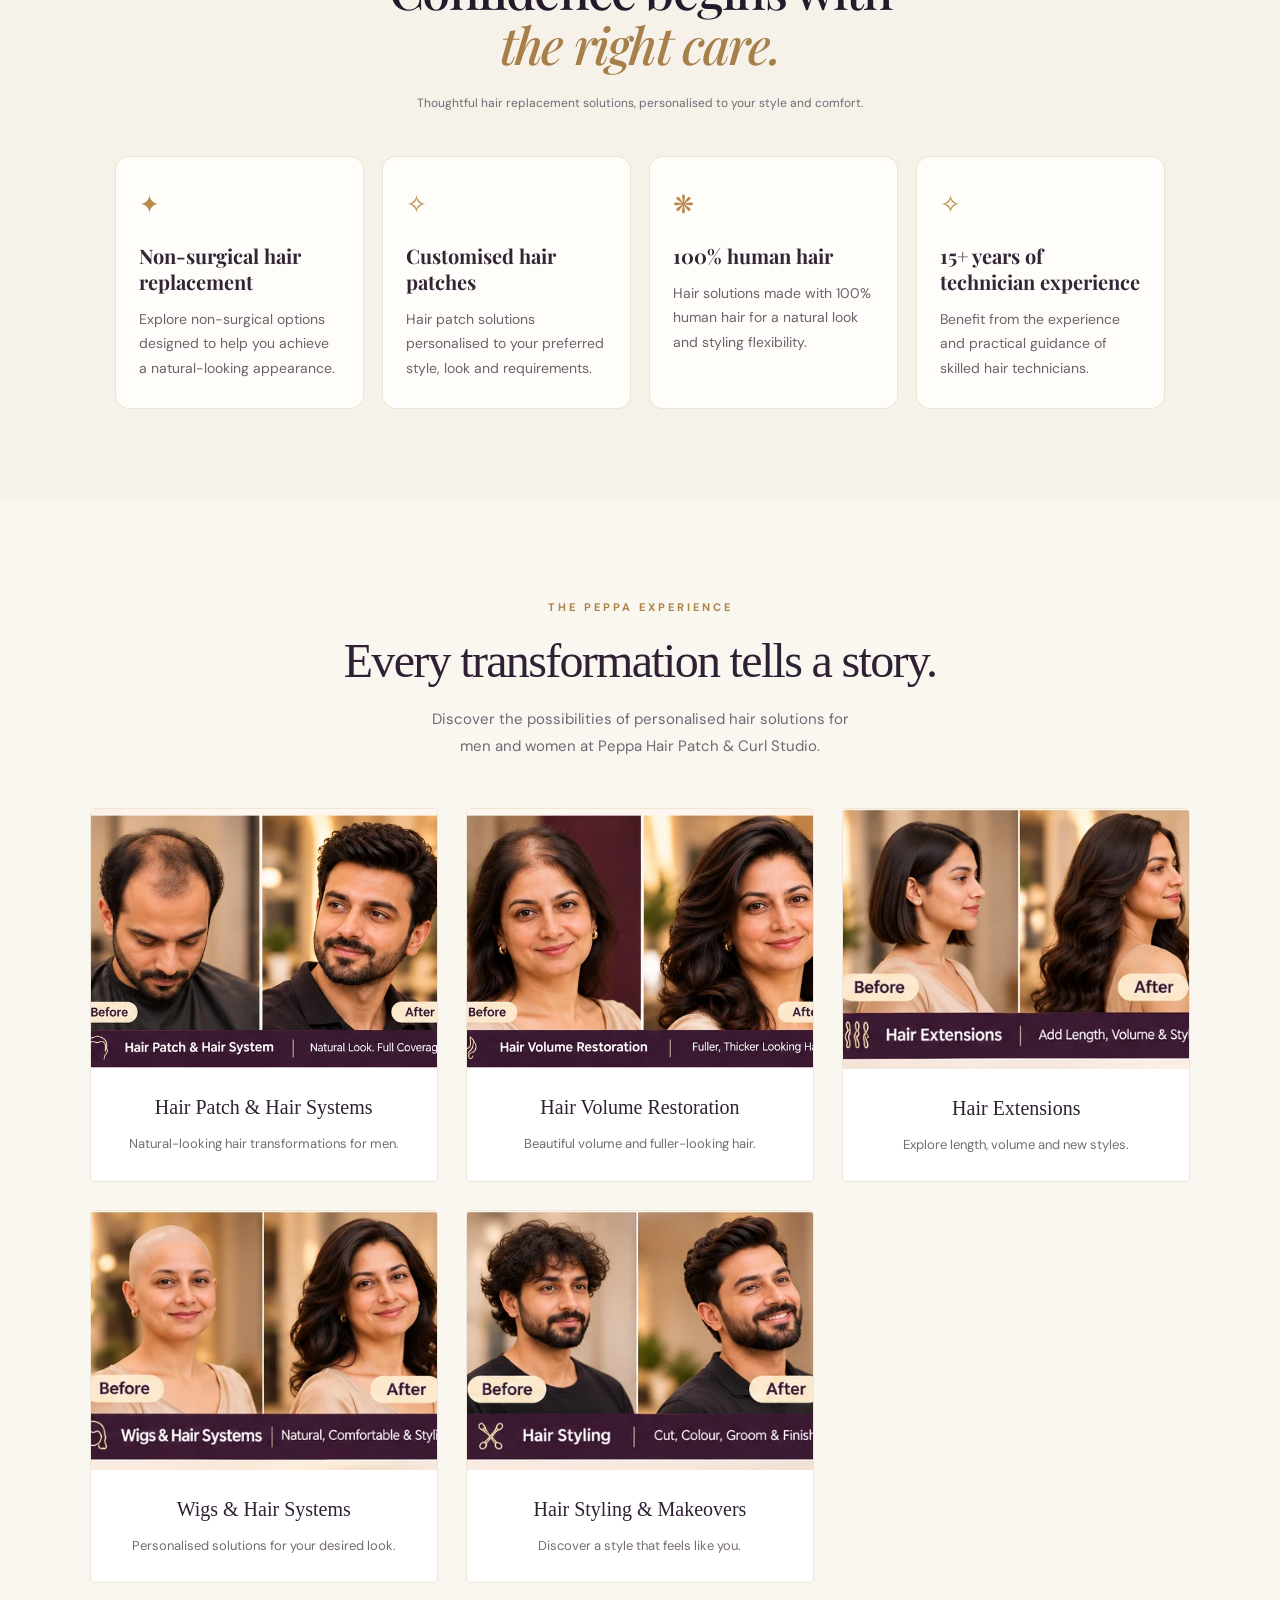
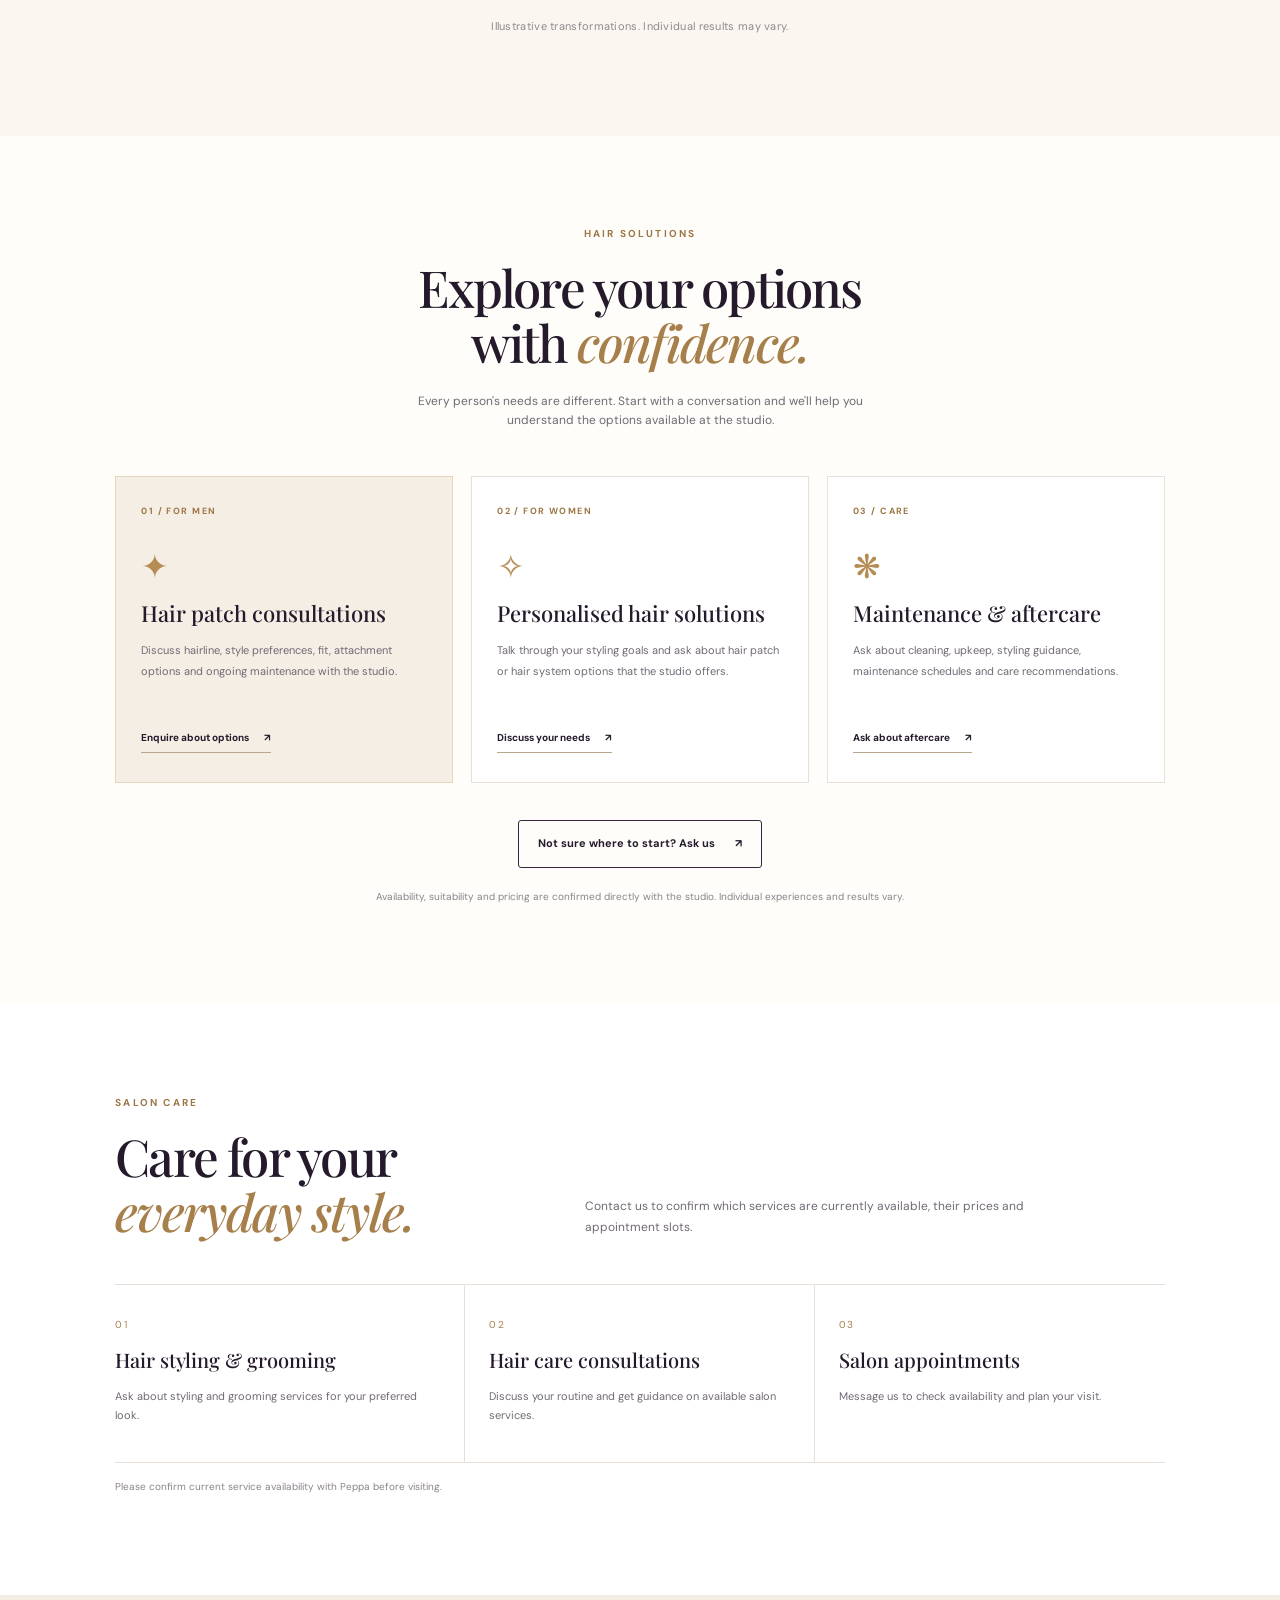
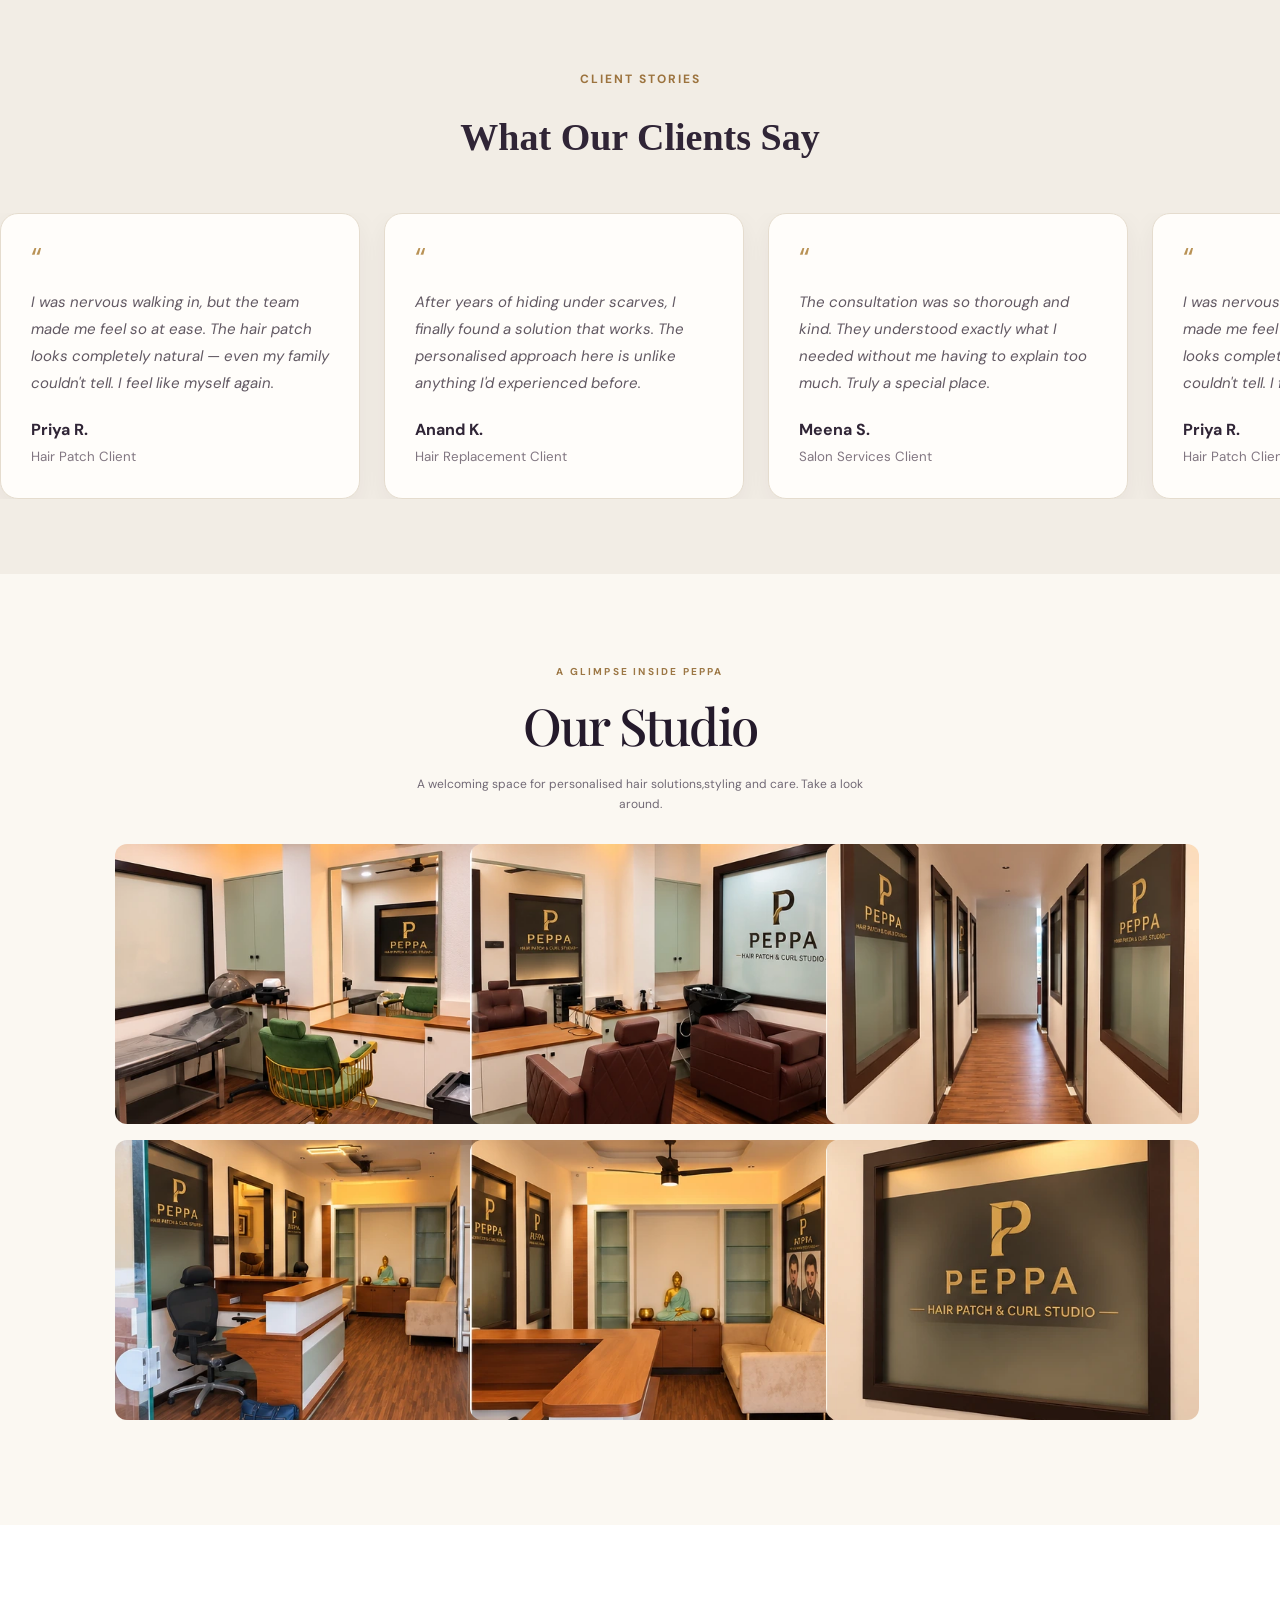
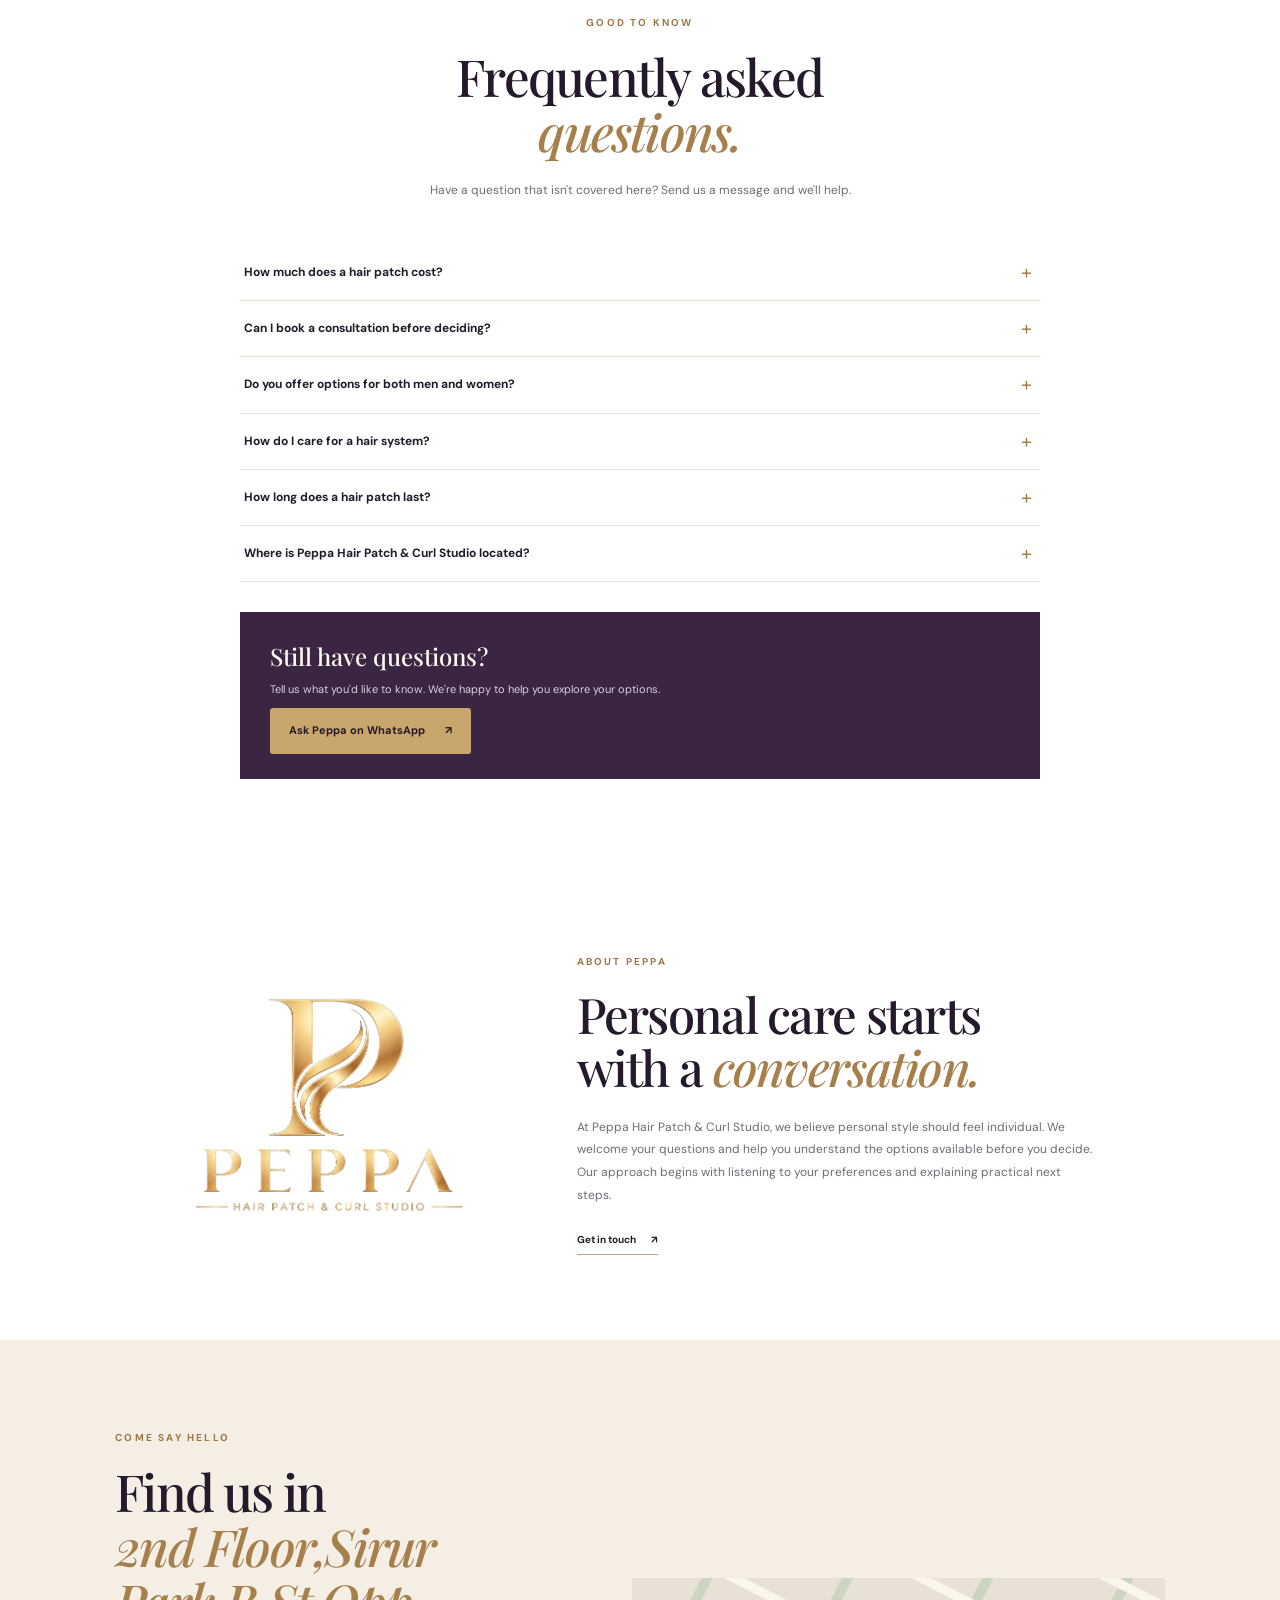
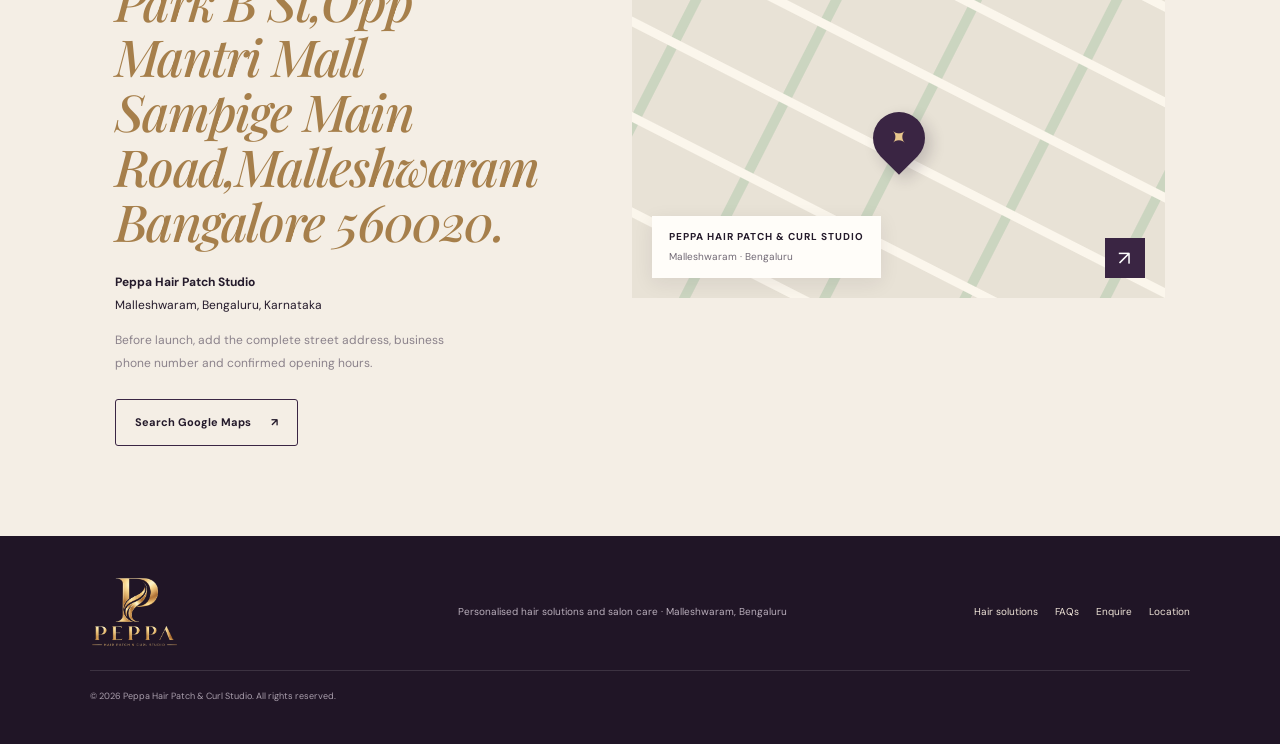
==== commit 3b95391d: "Update index.html addition of banner with promotion" ====
--- a/index.html
+++ b/index.html
@@ -3,8 +3,13 @@
 <head>
   <meta charset="utf-8">
   <meta name="viewport" content="width=device-width, initial-scale=1">
-  <meta name="theme-color" content="#25182d">
-  <title>Peppa Hair Patch Studio & Curl Studio| Personalised Hair Solutions in Malleshwaram</title>
+  <meta name="theme-color" content="#f2ede5">
+  <!-- Peppa brand favicon: upload the supplied favicon files to the website root. -->
+  <link rel="icon" type="image/png" sizes="32x32" href="/favicon-32x32.png?v=3">
+  <link rel="icon" type="image/png" sizes="16x16" href="/favicon-16x16.png?v=3">
+  <link rel="apple-touch-icon" sizes="180x180" href="/apple-touch-icon.png?v=3">
+  <link rel="shortcut icon" href="/favicon.ico?v=3">
+  <title>Peppa Hair Patch & Curl Studio | Personalised Hair Solutions in Malleshwaram</title>
   <meta name="description" content="Explore personalised non-surgical hair patch solutions and salon services for men and women at Peppa Hair Patch & Curl Studio in Malleshwaram, Bengaluru. Enquire on WhatsApp for consultation and pricing.">
   <meta property="og:title" content="Peppa Hair Patch & Curl Studio">
   <meta property="og:description" content="Personalised hair solutions and salon care for men and women in Malleshwaram, Bengaluru.">
@@ -270,10 +275,122 @@
       .why-peppa-card { min-height: 0; padding: 23px; }
       .why-peppa .section-heading { text-align: left; }
     }
-\n  </style>
+
+
+    /* Wide, rotating Peppa promotional banner */
+    .peppa-promo-rotator {
+      position: relative;
+      height: 124px;
+      min-height: 124px;
+      overflow: hidden;
+      background: #f1eadf;
+      border-bottom: 1px solid #e2d6c5;
+      color: #302536;
+      isolation: isolate;
+    }
+    .promo-slide {
+      position: absolute;
+      inset: 0;
+      display: flex;
+      align-items: center;
+      justify-content: center;
+      padding: 10px 58px 17px;
+      opacity: 0;
+      visibility: hidden;
+      transform: translateY(8px);
+      transition: opacity .65s ease, transform .65s ease, visibility .65s;
+    }
+    .promo-slide.is-active { opacity: 1; visibility: visible; transform: translateY(0); }
+    .promo-before-after, .promo-offer, .promo-highlights {
+      width: min(1180px, 100%);
+      display: flex;
+      align-items: center;
+      justify-content: center;
+      gap: 28px;
+    }
+    .promo-image-pair { display: flex; gap: 10px; flex: 0 0 auto; }
+    .promo-image-pair figure { position: relative; width: 116px; height: 82px; margin: 0; overflow: hidden; border-radius: 8px; border: 1px solid #d7c7ad; background: #fff; }
+    .promo-image-pair img { width: 100%; height: 100%; object-fit: cover; display: block; }
+    .promo-image-pair figcaption { position: absolute; left: 0; right: 0; bottom: 0; padding: 4px 3px; background: rgba(48,37,54,.76); color: #fff; font-size: 8px; font-weight: 700; letter-spacing: .7px; text-align: center; }
+    .promo-copy { display: grid; gap: 5px; max-width: 560px; }
+    .promo-kicker { color: #9c733e; font-size: 10px; font-weight: 800; letter-spacing: 1.8px; }
+    .promo-copy strong { color: #302536; font-family: 'Playfair Display', Georgia, serif; font-size: clamp(17px, 2vw, 23px); line-height: 1.2; }
+    .promo-copy a, .promo-offer a, .promo-highlights a { color: #302536; font-size: 11px; font-weight: 800; text-decoration: none; border-bottom: 1px solid #b99255; padding-bottom: 3px; white-space: nowrap; }
+    .promo-offer { justify-content: space-between; max-width: 1100px; padding: 0 18px; }
+    .promo-offer-tag { flex: 0 0 auto; padding: 10px 15px; border-radius: 4px; background: #b99255; color: #fff; font-size: 11px; font-weight: 800; letter-spacing: 1.4px; }
+    .promo-offer div { display: grid; gap: 5px; }
+    .promo-offer strong { color: #302536; font-family: 'Playfair Display', Georgia, serif; font-size: clamp(17px, 2vw, 24px); line-height: 1.25; }
+    .promo-offer strong em { color: #9c733e; font-style: normal; }
+    .promo-offer small { color: #766b72; font-size: 10px; }
+    .promo-limited-badge {
+      flex: 0 0 92px; width: 92px; height: 92px; box-sizing: border-box;
+      display: flex; flex-direction: column; align-items: center; justify-content: center;
+      border: 3px double #d5b16c; border-radius: 50%;
+      background: radial-gradient(circle at 35% 28%, #55405b 0%, #302536 72%);
+      color: #fffaf0; text-align: center; line-height: 1.05;
+      box-shadow: 0 5px 16px rgba(48,37,54,.18), 0 0 0 4px rgba(185,146,85,.14);
+      transform: rotate(7deg);
+    }
+    .promo-limited-badge strong { color: #f3d89d; font-size: 11px; letter-spacing: 1.2px; }
+    .promo-limited-badge span { color: #fffaf0; font-size: 10px; letter-spacing: 2px; margin-top: 3px; }
+    .promo-limited-badge b { color: #f3d89d; font-size: 13px; letter-spacing: 1px; margin-top: 4px; }
+    .promo-highlights { gap: 13px; flex-wrap: wrap; }
+    .promo-highlights .promo-kicker { flex-basis: 100%; text-align: center; }
+    .promo-highlights strong { font-size: 12px; color: #302536; }
+    .promo-highlights i { color: #b99255; font-style: normal; font-size: 12px; }
+    .promo-dots { position: absolute; bottom: 7px; left: 0; right: 0; display: flex; justify-content: center; gap: 7px; z-index: 3; }
+    .promo-dots button { width: 6px; height: 6px; padding: 0; border: 0; border-radius: 50%; background: #c9bba8; cursor: pointer; }
+    .promo-dots button.is-active { width: 19px; border-radius: 8px; background: #9c733e; }
+
+    /* Keep the first fold balanced below the taller banner. */
+    .hero-with-consultation { padding-top: clamp(68px, 8vw, 100px) !important; }
+    .hero-with-consultation .hero-content,
+    .hero-with-consultation .hero-form-wrap { transform: translateY(16px); }
+    .hero-with-consultation .hero-content { align-self: center; }
+
+    /* Consistent calm champagne palette: no burgundy testimonial panel. */
+    .testimonials { background: #f2ede5 !important; color: #302536 !important; }
+    .testimonials h2 { color: #302536 !important; }
+    .testimonials .eyebrow { color: #9c733e !important; }
+    .review-card { background: #fffdfa !important; border-color: #e5dCCE !important; color: #302536 !important; box-shadow: 0 10px 28px rgba(48,37,54,.06) !important; }
+    .review-card p { color: #625963 !important; }
+    .review-card strong { color: #302536 !important; }
+    .review-card small { color: #817681 !important; }
+
+    @media (max-width: 700px) {
+      .peppa-promo-rotator { height: 150px; min-height: 150px; }
+      .promo-slide { padding: 9px 18px 20px; }
+      .promo-before-after { gap: 12px; justify-content: flex-start; }
+      .promo-image-pair figure { width: 76px; height: 70px; }
+      .promo-image-pair { gap: 6px; }
+      .promo-copy { gap: 4px; }
+      .promo-copy strong { font-size: 15px; }
+      .promo-copy a { font-size: 10px; }
+      .promo-offer { flex-wrap: wrap; justify-content: center; gap: 8px 13px; text-align: center; }
+      .promo-offer-tag { padding: 7px 10px; font-size: 9px; }
+      .promo-offer div { flex-basis: 100%; order: 2; }
+      .promo-offer strong { font-size: 17px; }
+      .promo-offer a { order: 3; }
+      .promo-limited-badge { flex-basis: 58px; width: 58px; height: 58px; border-width: 2px; order: 1; }
+      .promo-limited-badge strong { font-size: 7px; letter-spacing: .6px; }
+      .promo-limited-badge span { font-size: 7px; letter-spacing: 1px; margin-top: 2px; }
+      .promo-limited-badge b { font-size: 8px; margin-top: 2px; }
+      .promo-highlights { gap: 7px 10px; }
+      .promo-highlights strong { font-size: 10px; }
+      .promo-highlights .promo-kicker { font-size: 9px; }
+      .hero-with-consultation .hero-content,
+      .hero-with-consultation .hero-form-wrap { transform: none; }
+      .hero-with-consultation { padding-top: 48px !important; }
+    }
+    @media (prefers-reduced-motion: reduce) {
+      .promo-slide { transition: none; }
+    }
+
+  </style>
 
 </head>
 <body>
+
   <div class="topbar">Personalised hair solutions · Malleshwaram, Bengaluru · WhatsApp <a href="https://wa.me/919741415707" target="_blank" rel="noopener">+91 97414 15707</a></div>
   <header class="site-header">
     <a class="brand" href="#home" aria-label="Peppa Hair Patch & Curl Studio home">
@@ -285,6 +402,42 @@
       <a href="#faq">FAQs</a><a href="#location">Location</a><a class="nav-cta" href="#consultation">Book a consultation</a>
     </nav>
   </header>
+
+  <!-- Rotating before-and-after and offer banner -->
+  <section class="peppa-promo-rotator" aria-label="Peppa offers and hair transformations">
+    <div class="promo-slide is-active" data-promo-slide aria-hidden="false">
+      <div class="promo-before-after">
+        <div class="promo-image-pair">
+          <figure><img src="assets/images/hair-patch-before-after.webp" alt="Hair patch before and after transformation"><figcaption>BEFORE &amp; AFTER</figcaption></figure>
+          <figure><img src="assets/images/women-volume-before-after.webp" alt="Hair volume before and after transformation"><figcaption>VOLUME TRANSFORMATION</figcaption></figure>
+        </div>
+        <div class="promo-copy"><span class="promo-kicker">THE PEPPA EXPERIENCE</span><strong>See what a personalised hair transformation can look like.</strong><a href="#transformations">Explore transformations <span aria-hidden="true">↗</span></a></div>
+      </div>
+    </div>
+    <div class="promo-slide" data-promo-slide aria-hidden="true">
+      <div class="promo-offer">
+        <span class="promo-offer-tag">YEAR-END OFFER</span>
+        <div><strong>Get your hair patch done today &amp; enjoy <em>1 YEAR OF FREE HAIR PATCH SERVICE!</em></strong><small>Speak with our team for offer details. Terms and conditions apply.</small></div>
+        <a href="#consultation">Claim your offer <span aria-hidden="true">↗</span></a>
+        <span class="promo-limited-badge" aria-label="Limited time offer"><strong>LIMITED</strong><span>TIME</span><b>OFFER</b></span>
+      </div>
+    </div>
+    <div class="promo-slide" data-promo-slide aria-hidden="true">
+      <div class="promo-highlights">
+        <span class="promo-kicker">WHY CHOOSE PEPPA</span>
+        <strong>Non-surgical hair replacement</strong><i aria-hidden="true">✦</i>
+        <strong>Customised hair patches</strong><i aria-hidden="true">✦</i>
+        <strong>100% human hair</strong><i aria-hidden="true">✦</i>
+        <strong>15+ years of technician experience</strong>
+        <a href="#why-peppa">Discover Peppa <span aria-hidden="true">↗</span></a>
+      </div>
+    </div>
+    <div class="promo-dots" aria-label="Banner slide controls">
+      <button type="button" class="is-active" data-promo-dot="0" aria-label="Show before and after images" aria-pressed="true"></button>
+      <button type="button" data-promo-dot="1" aria-label="Show year-end offer" aria-pressed="false"></button>
+      <button type="button" data-promo-dot="2" aria-label="Show Peppa highlights" aria-pressed="false"></button>
+    </div>
+  </section>
 
   <main>
     <section class="hero hero-with-consultation" id="home">
@@ -605,5 +758,44 @@
       });
     })();
   </script>
+
+  <script>
+    // Accessible rotating promo banner: before/after, year-end offer, and Peppa highlights.
+    (function () {
+      const slides = Array.from(document.querySelectorAll('[data-promo-slide]'));
+      const dots = Array.from(document.querySelectorAll('[data-promo-dot]'));
+      const banner = document.querySelector('.peppa-promo-rotator');
+      if (!slides.length || !dots.length || !banner) return;
+      const reducedMotion = window.matchMedia && window.matchMedia('(prefers-reduced-motion: reduce)').matches;
+      let current = 0;
+      let timer = null;
+      function showSlide(index) {
+        current = (index + slides.length) % slides.length;
+        slides.forEach((slide, i) => {
+          const active = i === current;
+          slide.classList.toggle('is-active', active);
+          slide.setAttribute('aria-hidden', active ? 'false' : 'true');
+        });
+        dots.forEach((dot, i) => {
+          const active = i === current;
+          dot.classList.toggle('is-active', active);
+          dot.setAttribute('aria-pressed', active ? 'true' : 'false');
+        });
+      }
+      function stop() { if (timer) window.clearInterval(timer); timer = null; }
+      function start() {
+        stop();
+        if (!reducedMotion) timer = window.setInterval(() => showSlide(current + 1), 6000);
+      }
+      dots.forEach((dot, i) => dot.addEventListener('click', () => { showSlide(i); start(); }));
+      banner.addEventListener('mouseenter', stop);
+      banner.addEventListener('mouseleave', start);
+      banner.addEventListener('focusin', stop);
+      banner.addEventListener('focusout', start);
+      showSlide(0);
+      start();
+    })();
+  </script>
+
 </body>
 </html>
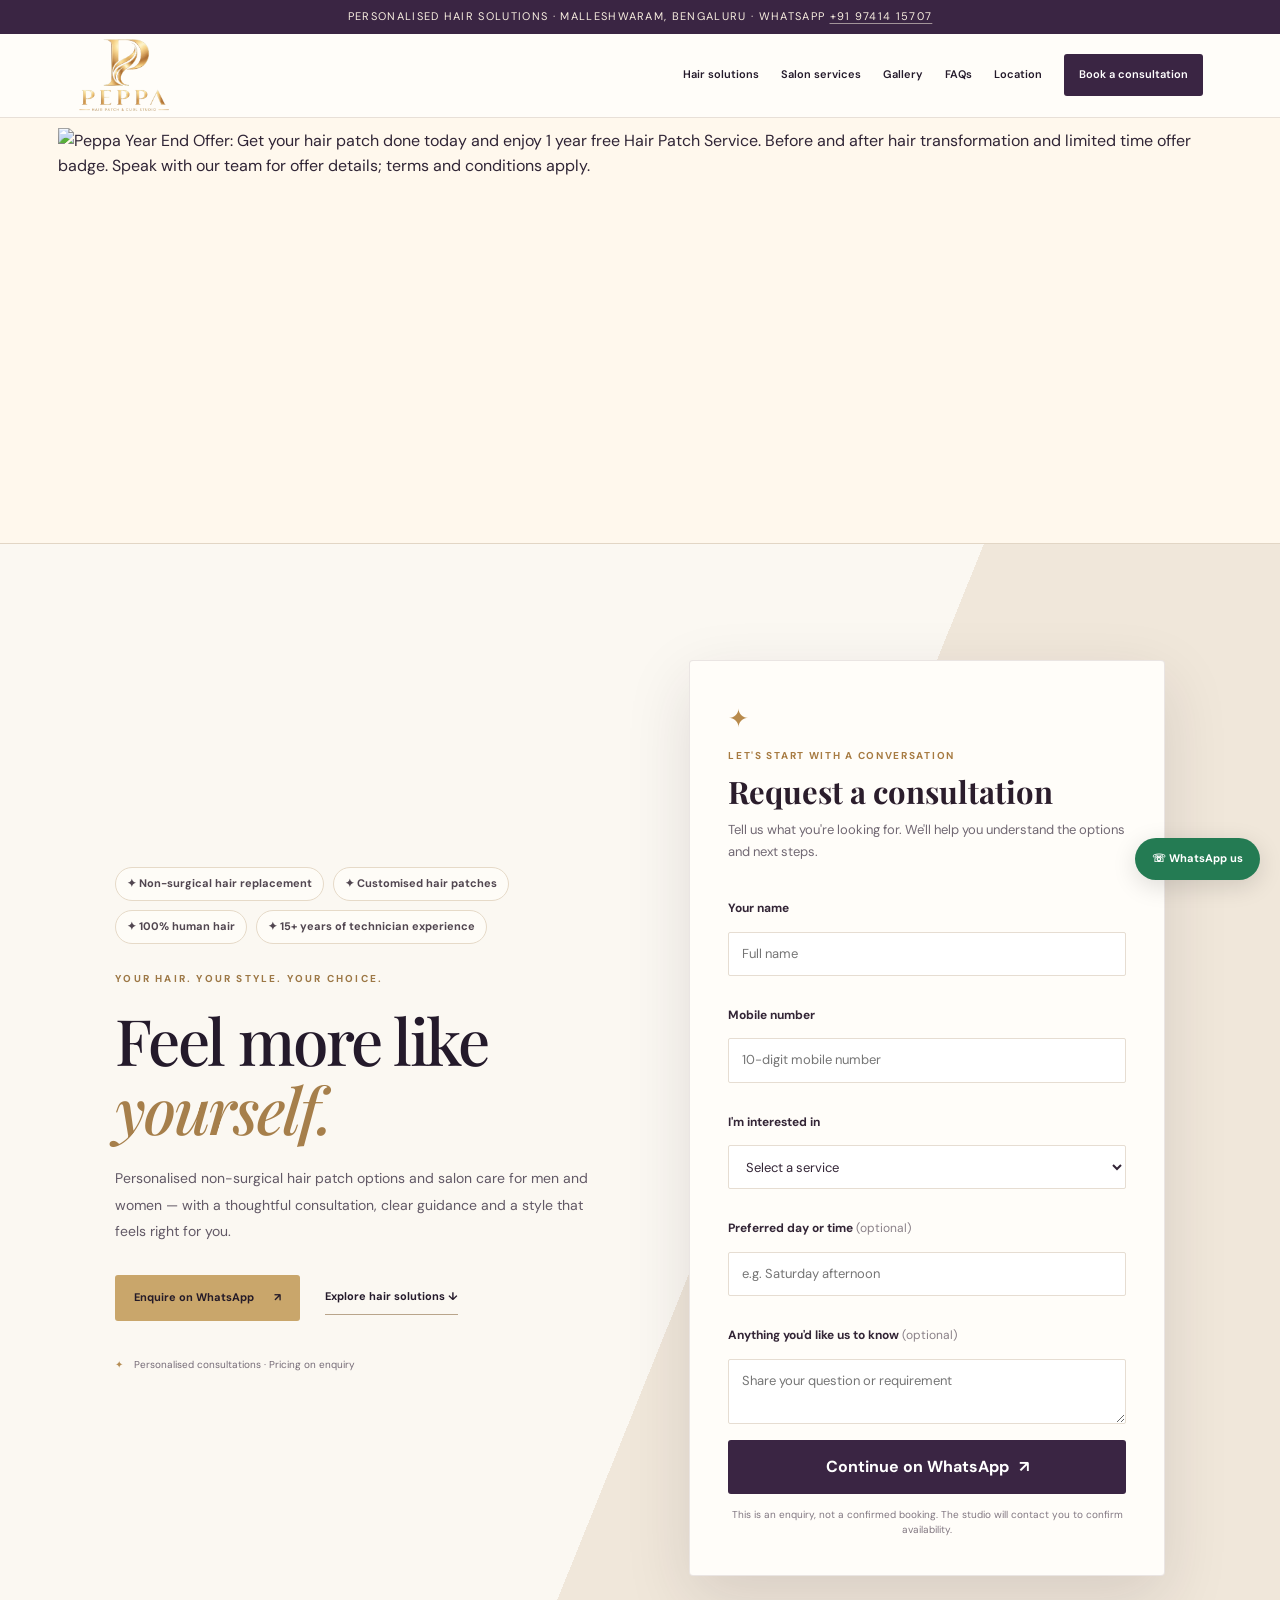
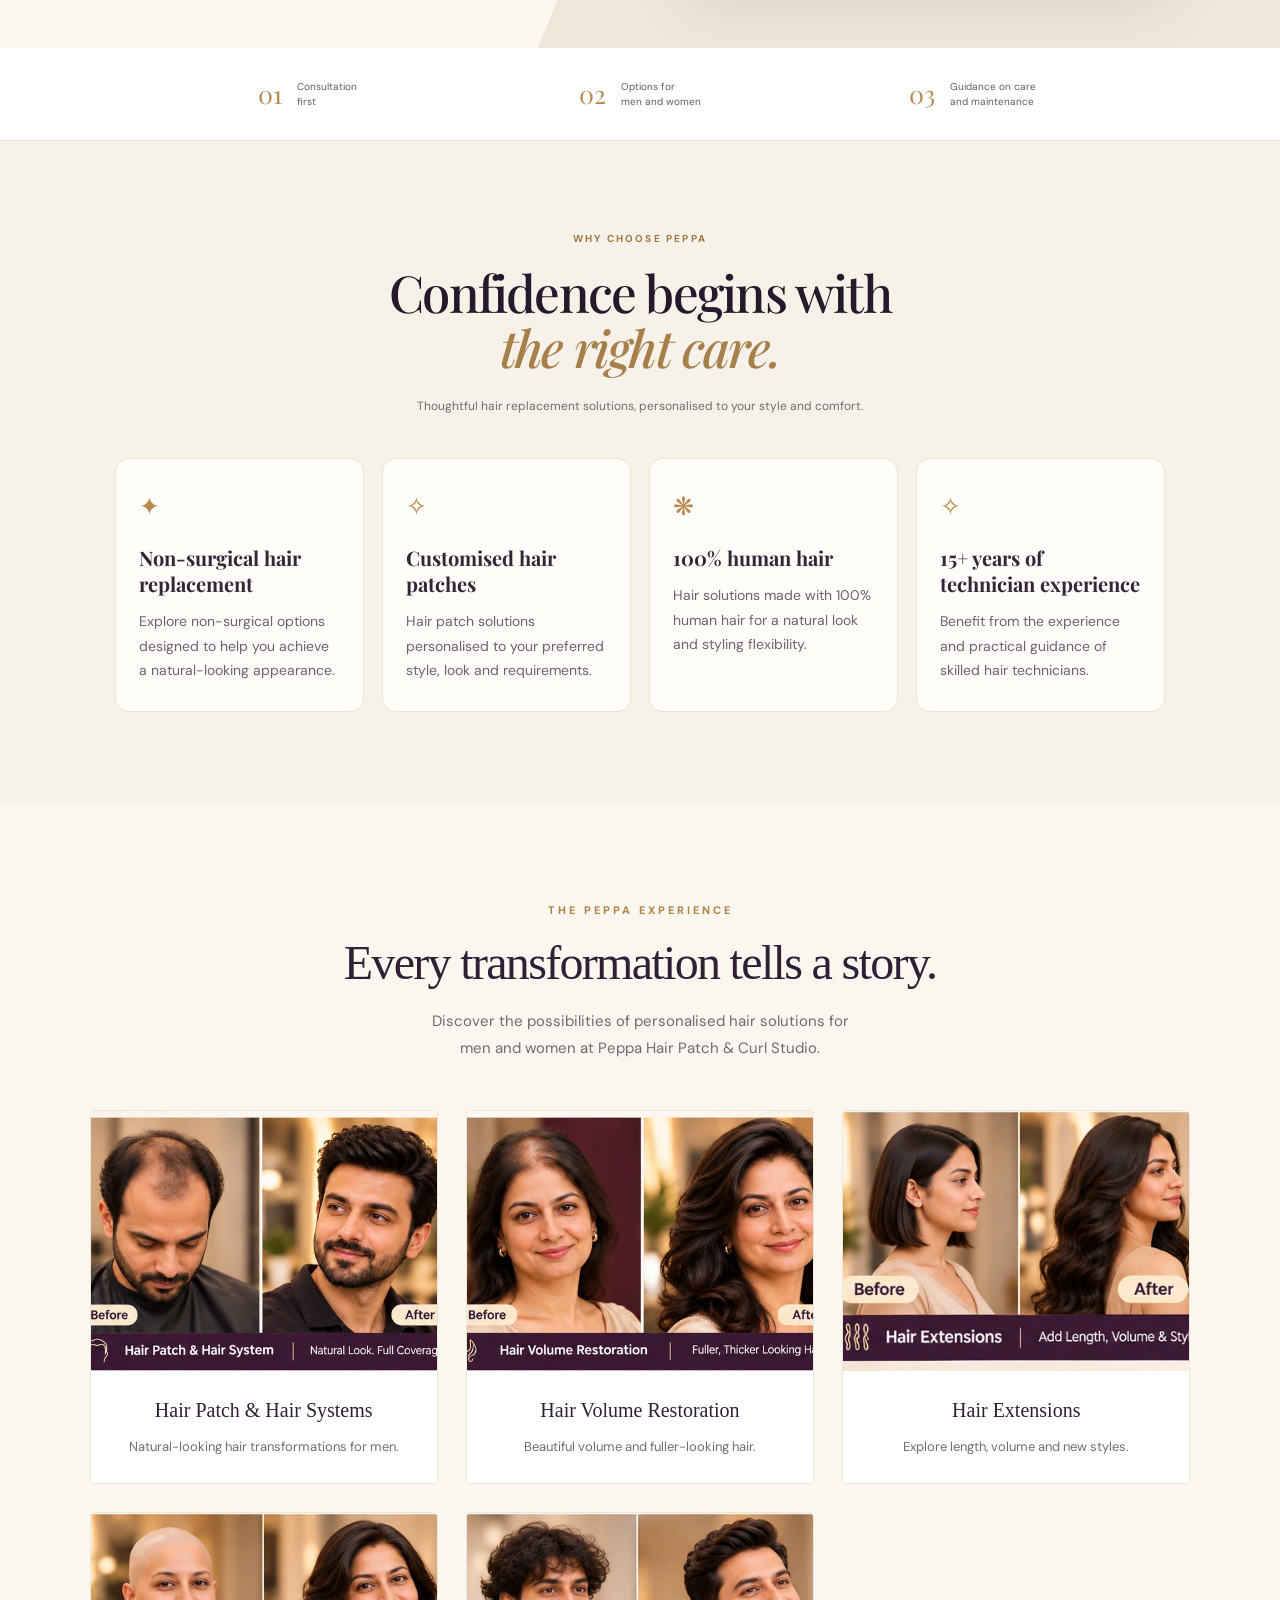
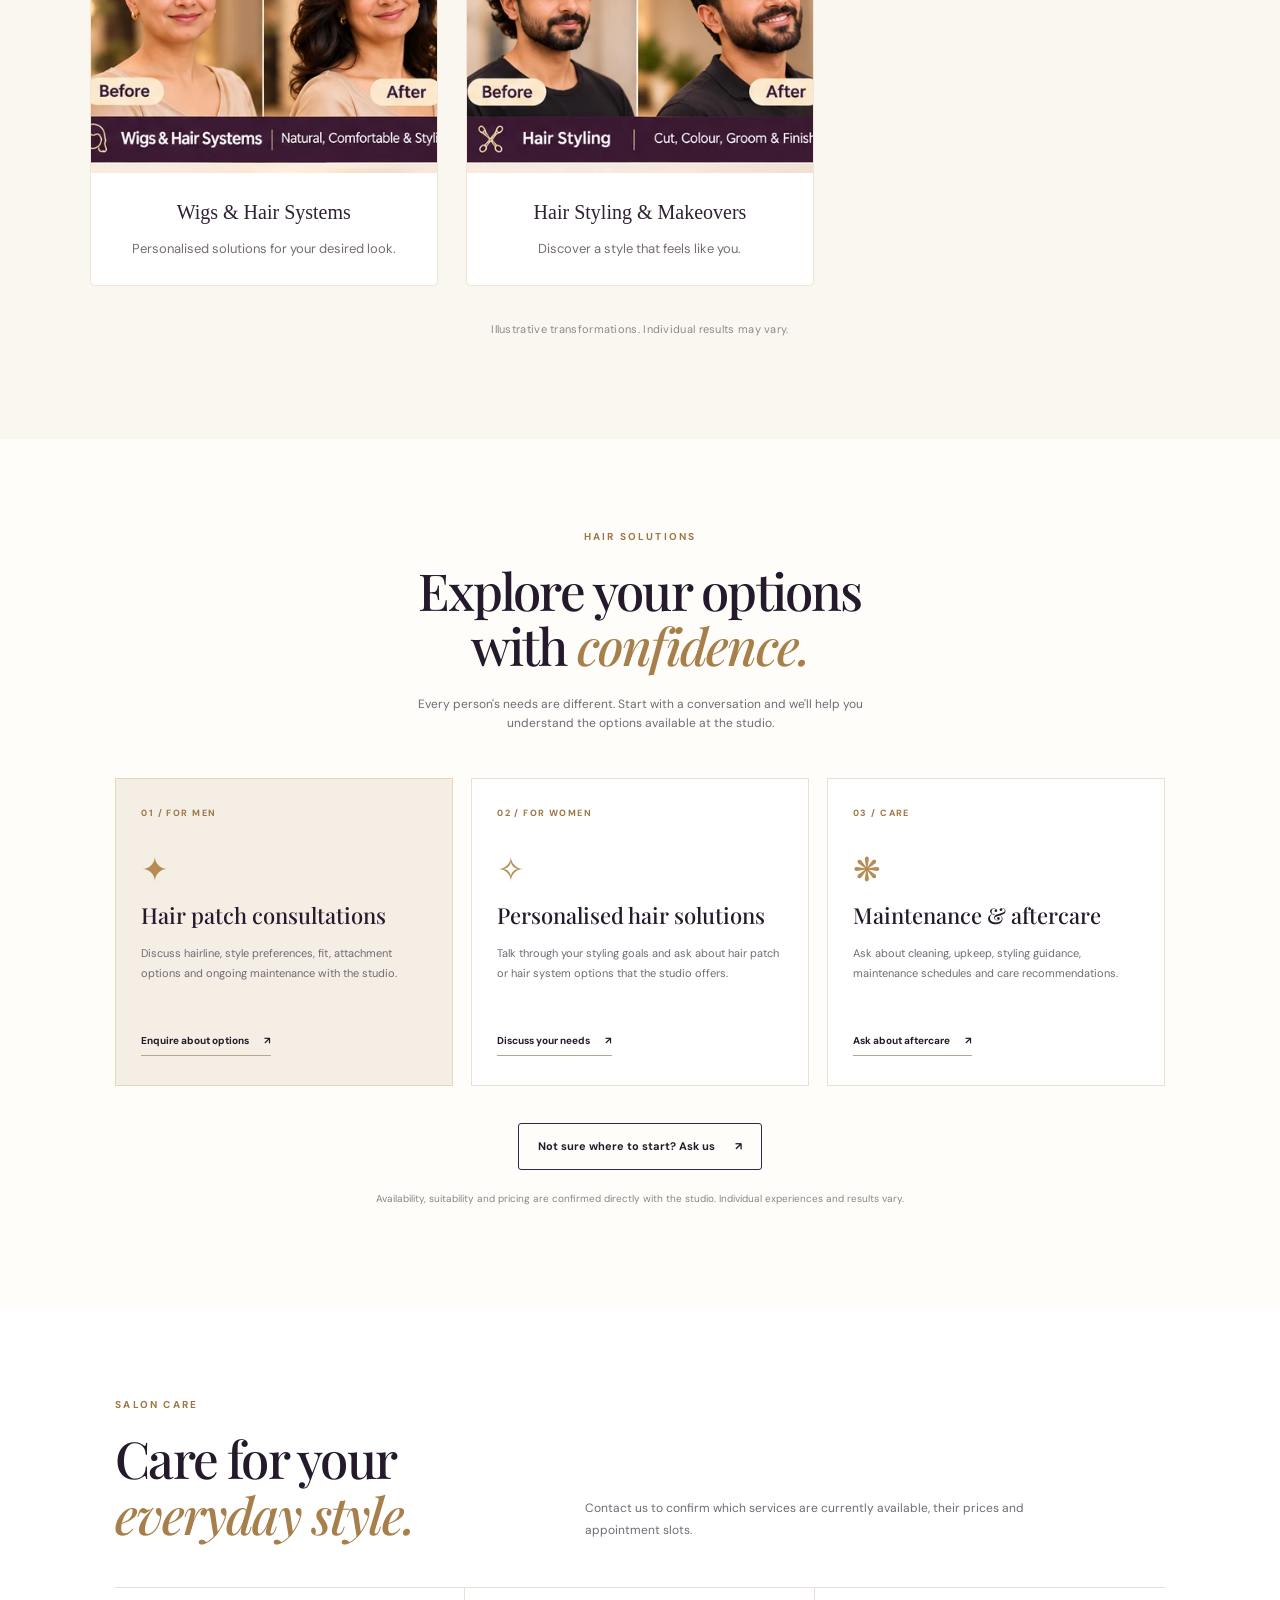
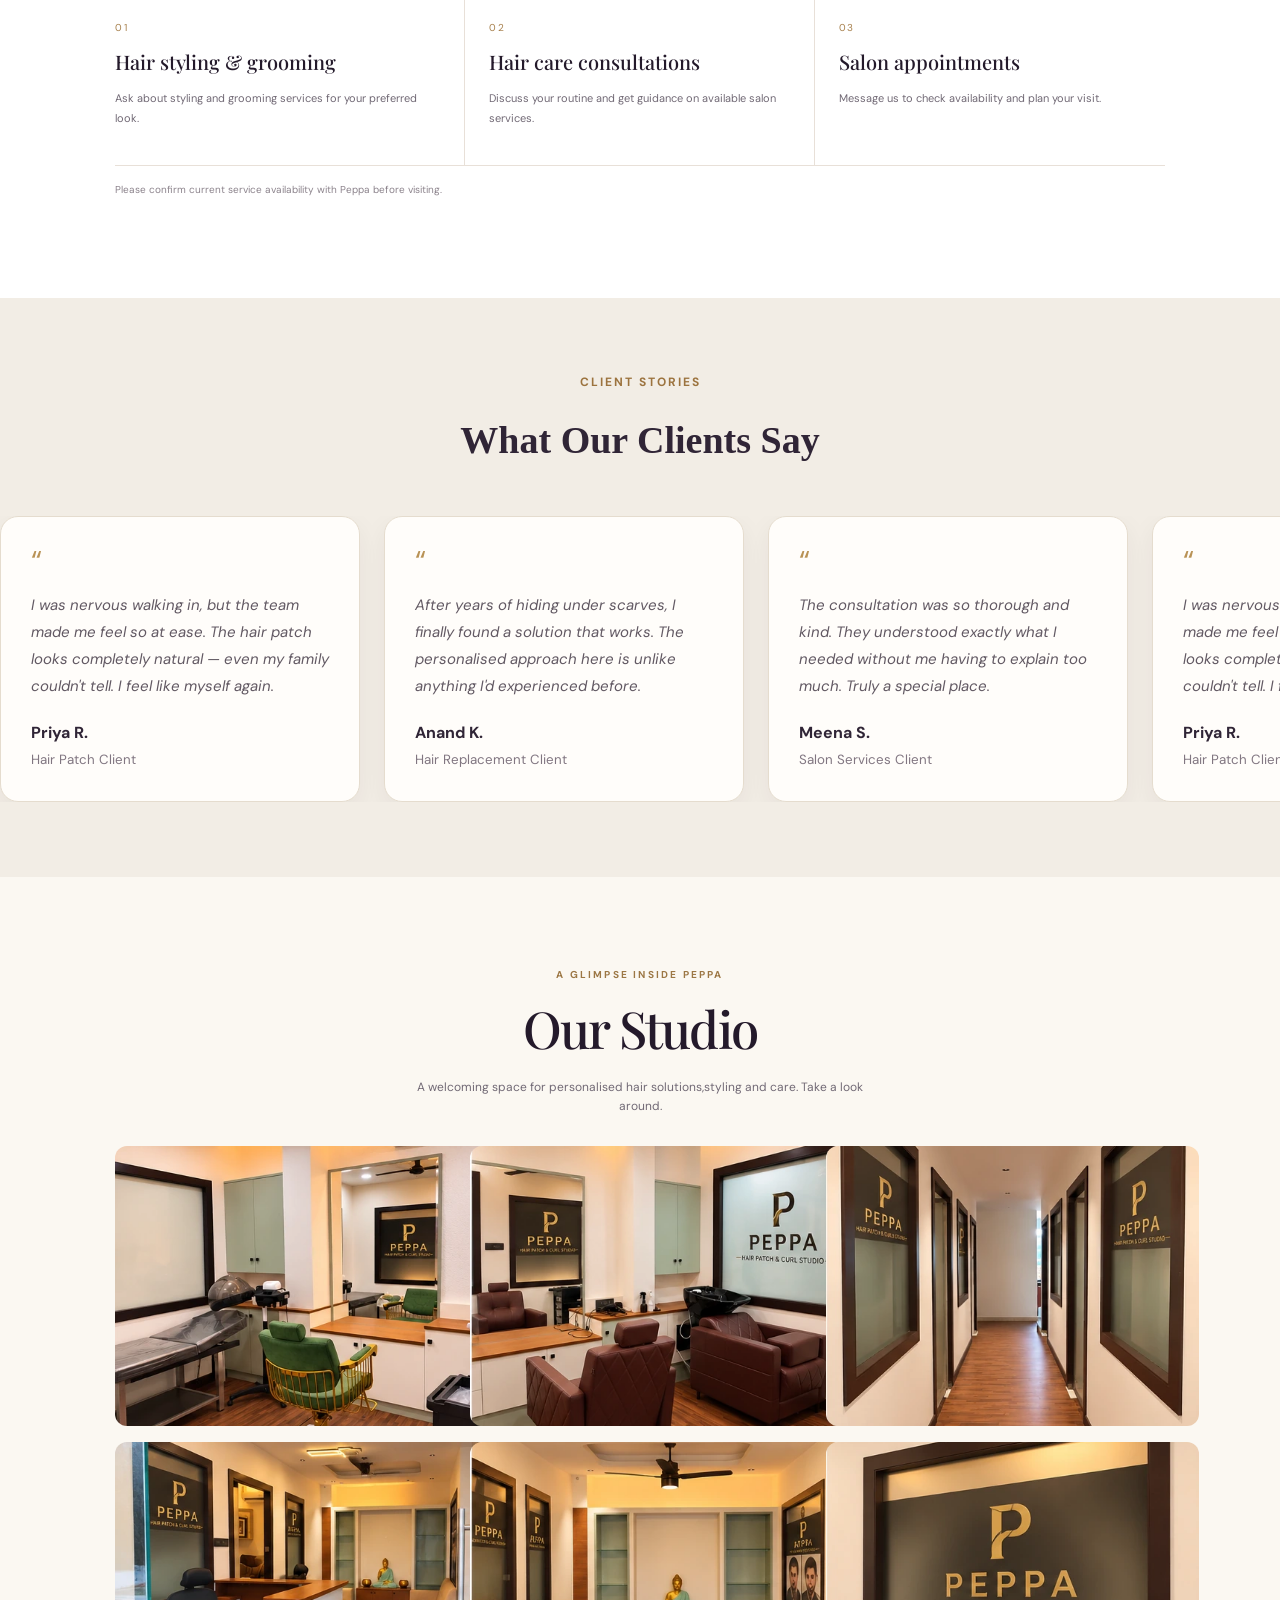
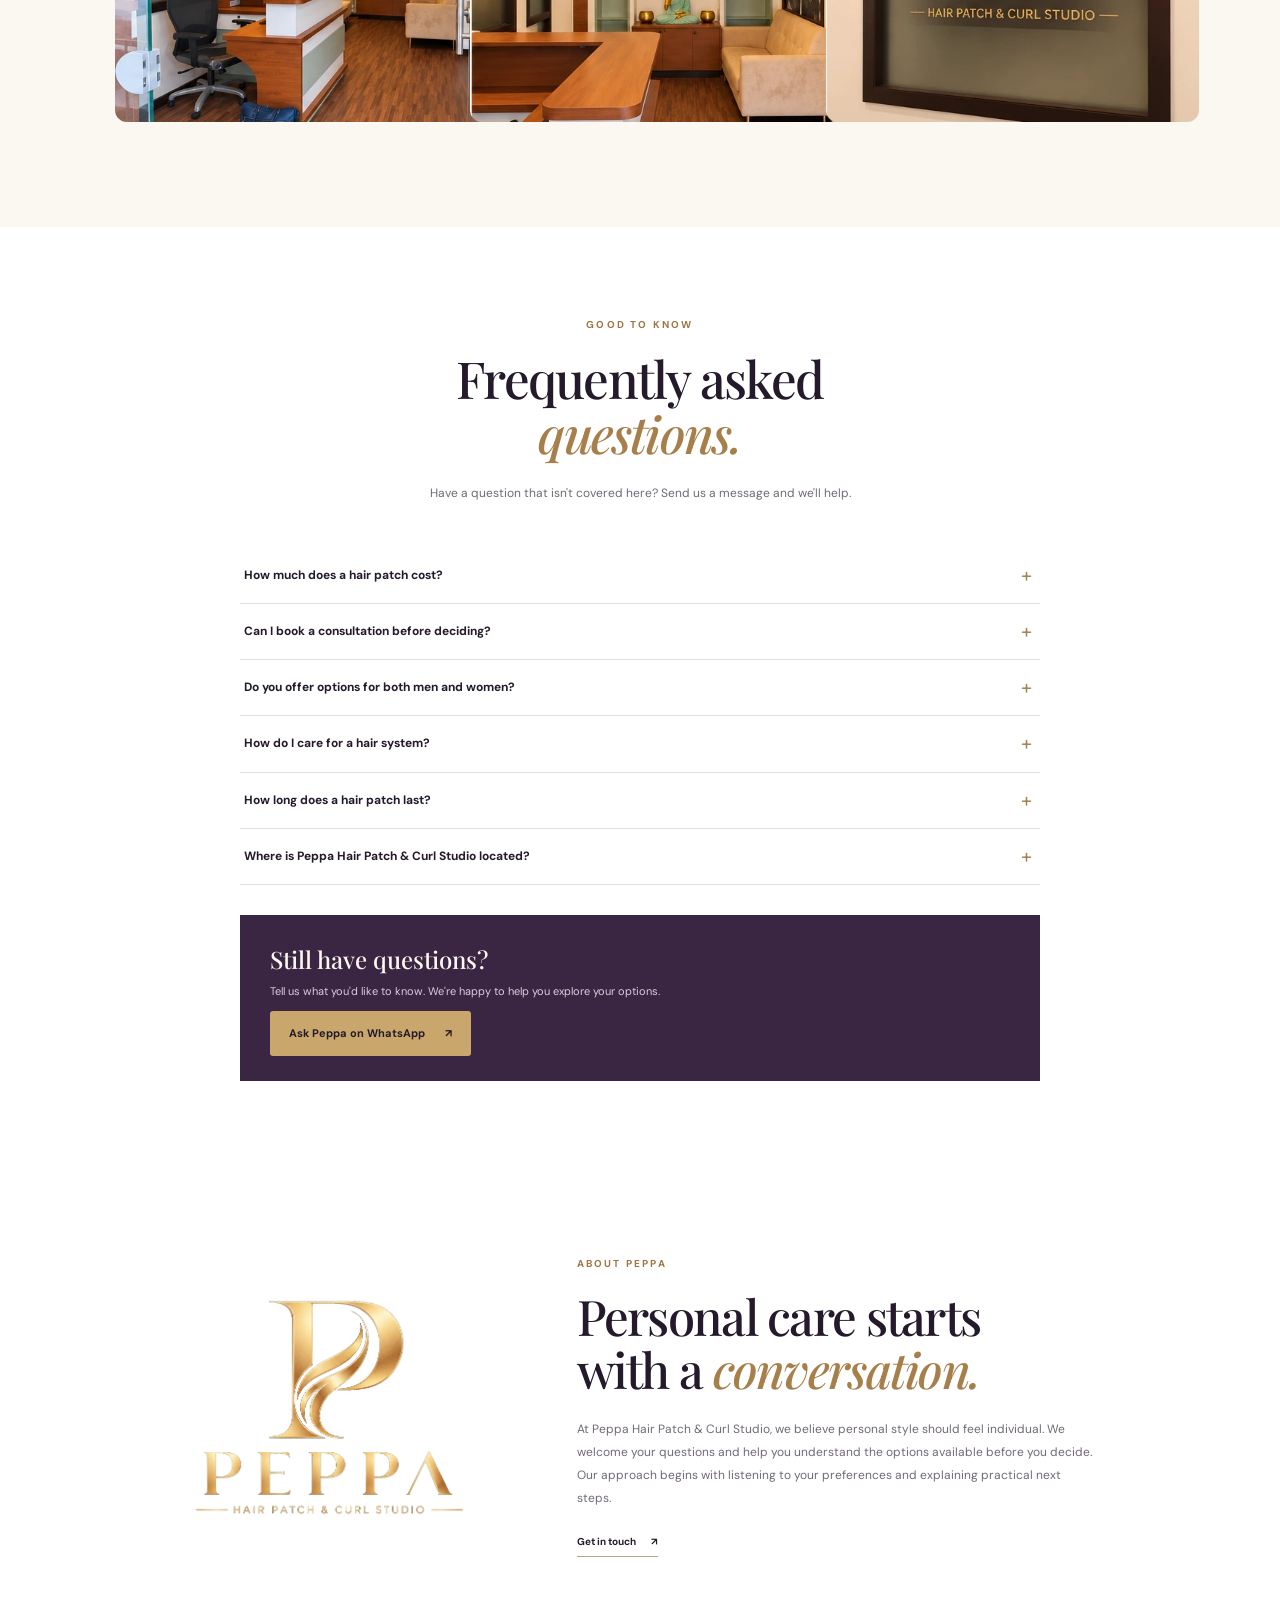
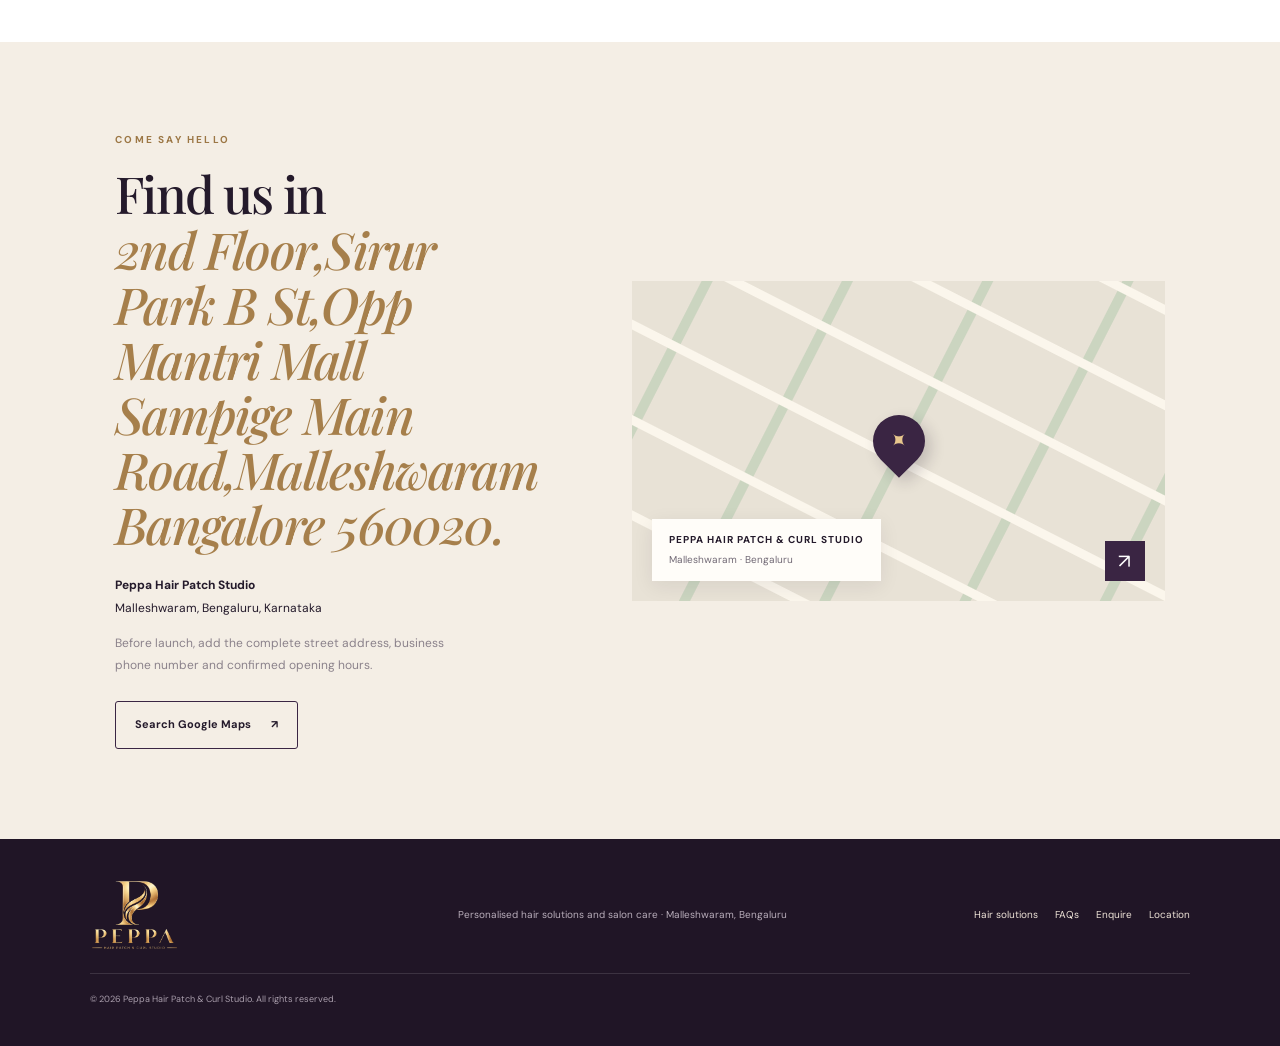
==== commit a08357d5: "Update index.html banner updated" ====
--- a/index.html
+++ b/index.html
@@ -5,10 +5,10 @@
   <meta name="viewport" content="width=device-width, initial-scale=1">
   <meta name="theme-color" content="#f2ede5">
   <!-- Peppa brand favicon: upload the supplied favicon files to the website root. -->
-  <link rel="icon" type="image/png" sizes="32x32" href="/favicon-32x32.png?v=3">
-  <link rel="icon" type="image/png" sizes="16x16" href="/favicon-16x16.png?v=3">
-  <link rel="apple-touch-icon" sizes="180x180" href="/apple-touch-icon.png?v=3">
-  <link rel="shortcut icon" href="/favicon.ico?v=3">
+  <link rel="icon" type="image/png" sizes="32x32" href="/favicon-32x32.png?v=2">
+  <link rel="icon" type="image/png" sizes="16x16" href="/favicon-16x16.png?v=2">
+  <link rel="apple-touch-icon" sizes="180x180" href="/apple-touch-icon.png?v=2">
+  <link rel="shortcut icon" href="/favicon.ico?v=2">
   <title>Peppa Hair Patch & Curl Studio | Personalised Hair Solutions in Malleshwaram</title>
   <meta name="description" content="Explore personalised non-surgical hair patch solutions and salon services for men and women at Peppa Hair Patch & Curl Studio in Malleshwaram, Bengaluru. Enquire on WhatsApp for consultation and pricing.">
   <meta property="og:title" content="Peppa Hair Patch & Curl Studio">
@@ -280,13 +280,27 @@
     /* Wide, rotating Peppa promotional banner */
     .peppa-promo-rotator {
       position: relative;
-      height: 124px;
-      min-height: 124px;
+      width: 100%;
+      height: auto;
+      aspect-ratio: 3 / 1;
+      min-height: 0;
       overflow: hidden;
-      background: #f1eadf;
+      background: #fff8ed;
       border-bottom: 1px solid #e2d6c5;
       color: #302536;
       isolation: isolate;
+    }
+    .promo-image-slide {
+      padding: 0;
+      transform: none;
+      background: #fff8ed;
+    }
+    .promo-image-slide img {
+      display: block;
+      width: 100%;
+      height: 100%;
+      object-fit: contain;
+      object-position: center;
     }
     .promo-slide {
       position: absolute;
@@ -341,6 +355,7 @@
     .promo-dots { position: absolute; bottom: 7px; left: 0; right: 0; display: flex; justify-content: center; gap: 7px; z-index: 3; }
     .promo-dots button { width: 6px; height: 6px; padding: 0; border: 0; border-radius: 50%; background: #c9bba8; cursor: pointer; }
     .promo-dots button.is-active { width: 19px; border-radius: 8px; background: #9c733e; }
+    .peppa-promo-rotator.showing-artwork .promo-dots { opacity: 0; pointer-events: none; }
 
     /* Keep the first fold balanced below the taller banner. */
     .hero-with-consultation { padding-top: clamp(68px, 8vw, 100px) !important; }
@@ -358,8 +373,9 @@
     .review-card small { color: #817681 !important; }
 
     @media (max-width: 700px) {
-      .peppa-promo-rotator { height: 150px; min-height: 150px; }
+      .peppa-promo-rotator { height: auto; min-height: 0; aspect-ratio: 3 / 1; }
       .promo-slide { padding: 9px 18px 20px; }
+      .promo-image-slide { padding: 0; }
       .promo-before-after { gap: 12px; justify-content: flex-start; }
       .promo-image-pair figure { width: 76px; height: 70px; }
       .promo-image-pair { gap: 6px; }
@@ -403,9 +419,9 @@
     </nav>
   </header>
 
-  <!-- Rotating before-and-after and offer banner -->
-  <section class="peppa-promo-rotator" aria-label="Peppa offers and hair transformations">
-    <div class="promo-slide is-active" data-promo-slide aria-hidden="false">
+  <!-- Rotating Peppa promotional banner: full artwork, transformations, and studio highlights -->
+  <section class="peppa-promo-rotator" aria-label="Peppa year-end offer, transformations and hair solution highlights">
+    <div class="promo-slide" data-promo-slide aria-hidden="true">
       <div class="promo-before-after">
         <div class="promo-image-pair">
           <figure><img src="assets/images/hair-patch-before-after.webp" alt="Hair patch before and after transformation"><figcaption>BEFORE &amp; AFTER</figcaption></figure>
@@ -414,13 +430,8 @@
         <div class="promo-copy"><span class="promo-kicker">THE PEPPA EXPERIENCE</span><strong>See what a personalised hair transformation can look like.</strong><a href="#transformations">Explore transformations <span aria-hidden="true">↗</span></a></div>
       </div>
     </div>
-    <div class="promo-slide" data-promo-slide aria-hidden="true">
-      <div class="promo-offer">
-        <span class="promo-offer-tag">YEAR-END OFFER</span>
-        <div><strong>Get your hair patch done today &amp; enjoy <em>1 YEAR OF FREE HAIR PATCH SERVICE!</em></strong><small>Speak with our team for offer details. Terms and conditions apply.</small></div>
-        <a href="#consultation">Claim your offer <span aria-hidden="true">↗</span></a>
-        <span class="promo-limited-badge" aria-label="Limited time offer"><strong>LIMITED</strong><span>TIME</span><b>OFFER</b></span>
-      </div>
+    <div class="promo-slide promo-image-slide is-active" data-promo-slide aria-hidden="false">
+      <img src="assets/images/peppa-year-end-offer-banner.webp?v=1" alt="Peppa Year End Offer: Get your hair patch done today and enjoy 1 year free Hair Patch Service. Before and after hair transformation and limited time offer badge. Speak with our team for offer details; terms and conditions apply.">
     </div>
     <div class="promo-slide" data-promo-slide aria-hidden="true">
       <div class="promo-highlights">
@@ -433,12 +444,11 @@
       </div>
     </div>
     <div class="promo-dots" aria-label="Banner slide controls">
-      <button type="button" class="is-active" data-promo-dot="0" aria-label="Show before and after images" aria-pressed="true"></button>
-      <button type="button" data-promo-dot="1" aria-label="Show year-end offer" aria-pressed="false"></button>
+      <button type="button" data-promo-dot="0" aria-label="Show before and after images" aria-pressed="false"></button>
+      <button type="button" class="is-active" data-promo-dot="1" aria-label="Show year-end offer banner" aria-pressed="true"></button>
       <button type="button" data-promo-dot="2" aria-label="Show Peppa highlights" aria-pressed="false"></button>
     </div>
   </section>
-
   <main>
     <section class="hero hero-with-consultation" id="home">
       <div class="hero-content">
@@ -771,6 +781,7 @@
       let timer = null;
       function showSlide(index) {
         current = (index + slides.length) % slides.length;
+        banner.classList.toggle('showing-artwork', current === 1);
         slides.forEach((slide, i) => {
           const active = i === current;
           slide.classList.toggle('is-active', active);
@@ -792,7 +803,7 @@
       banner.addEventListener('mouseleave', start);
       banner.addEventListener('focusin', stop);
       banner.addEventListener('focusout', start);
-      showSlide(0);
+      showSlide(1);
       start();
     })();
   </script>
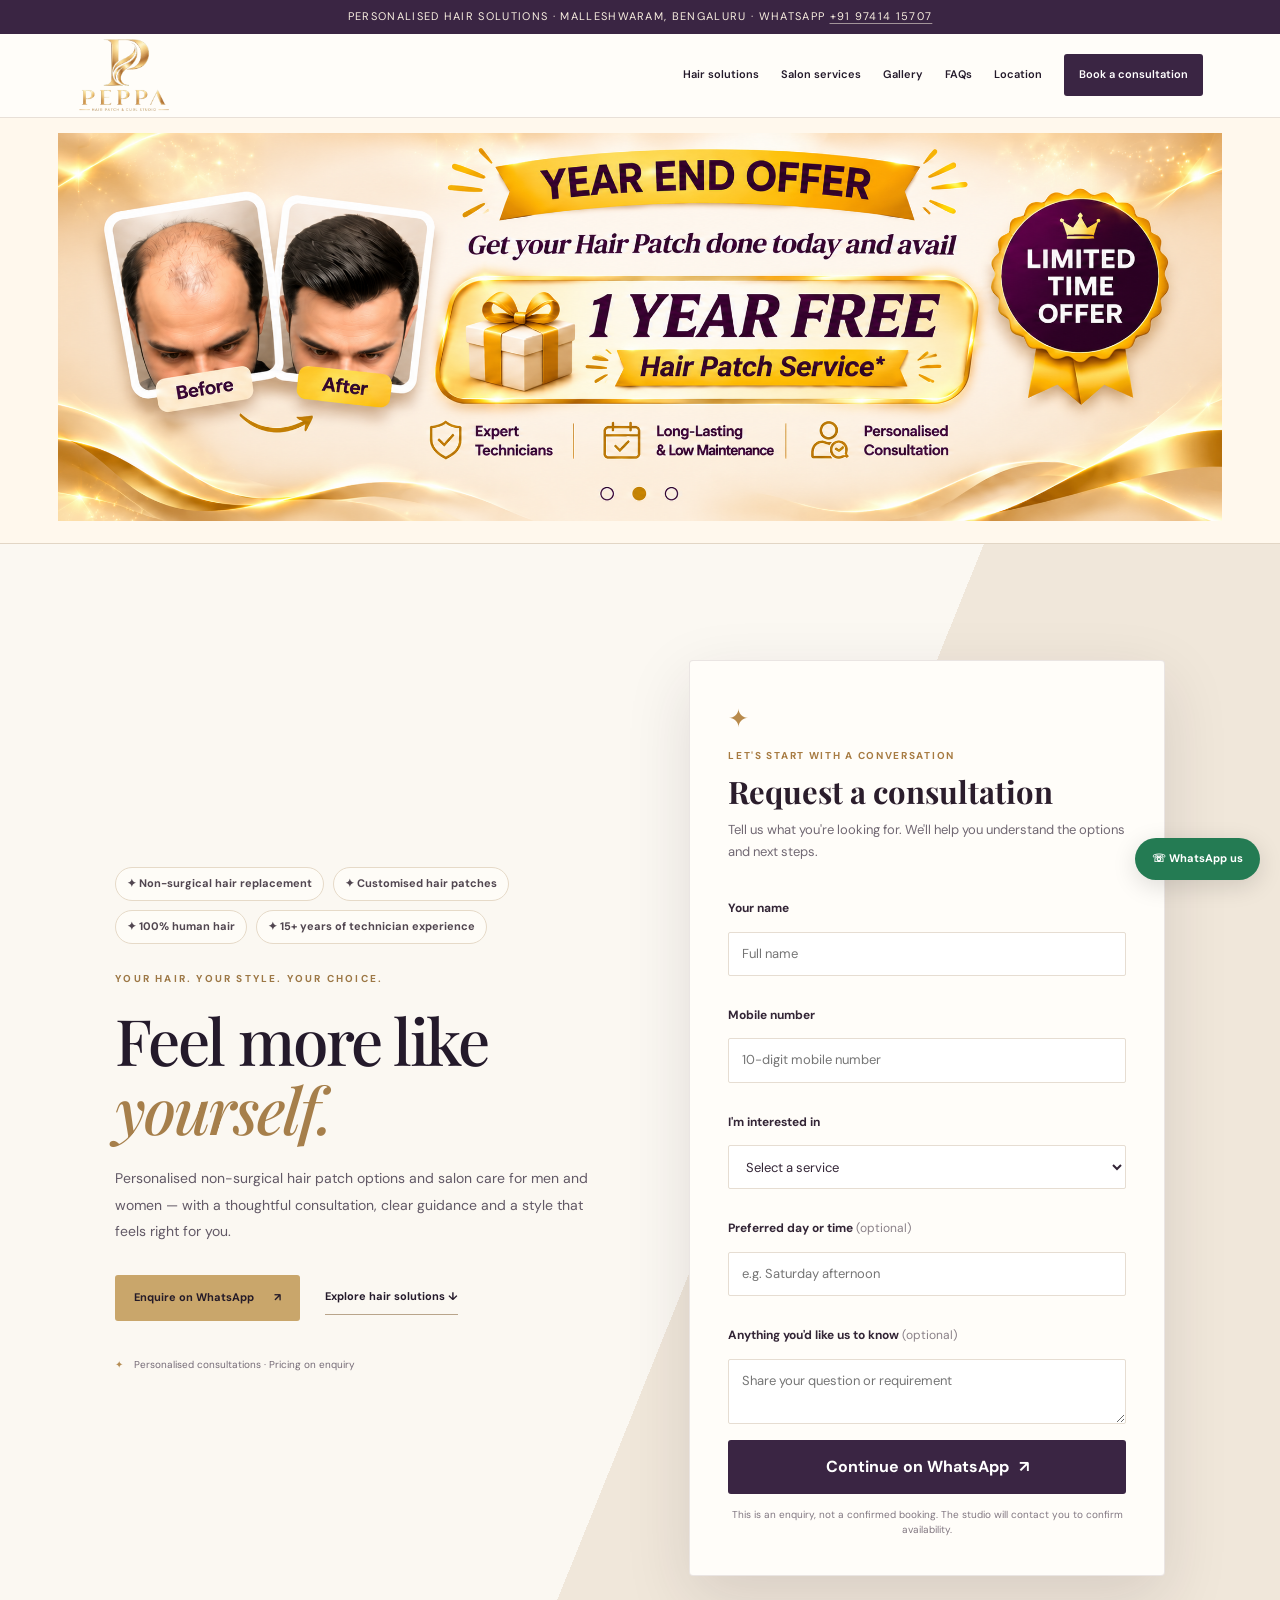
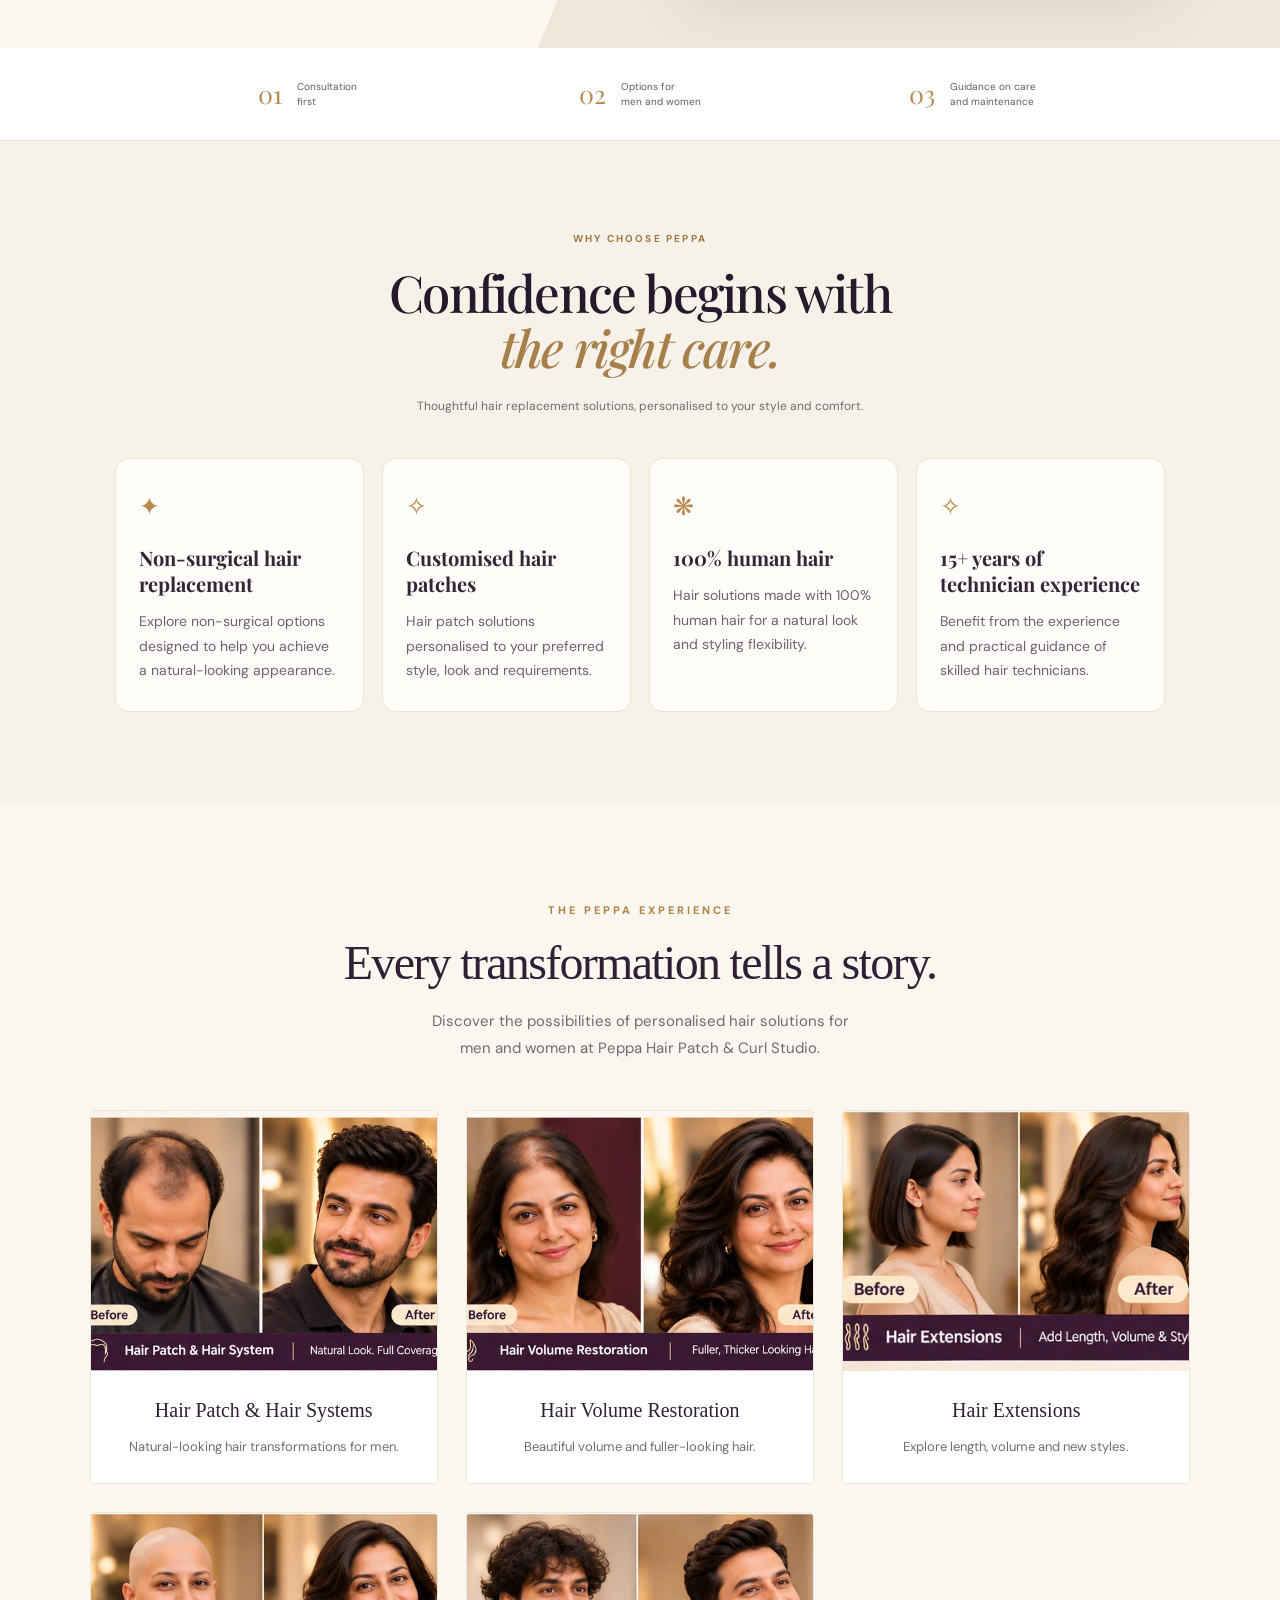
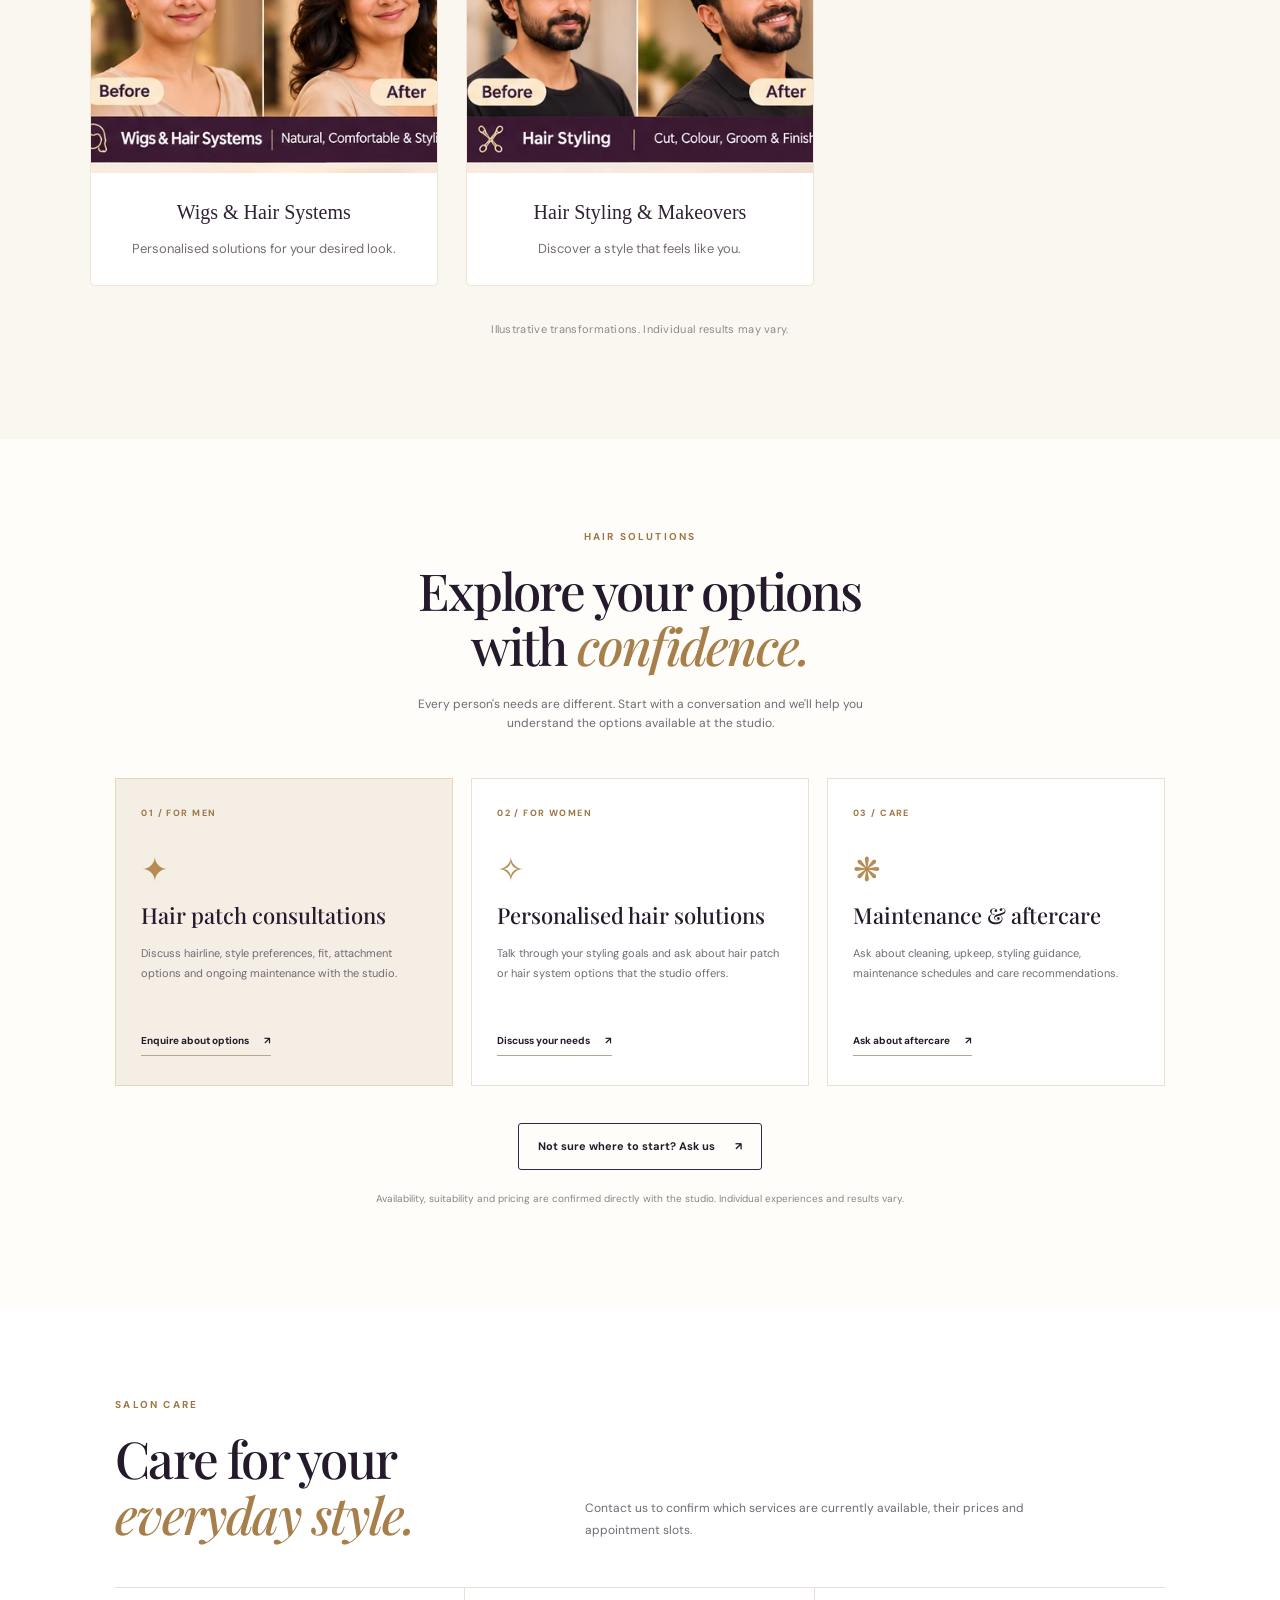
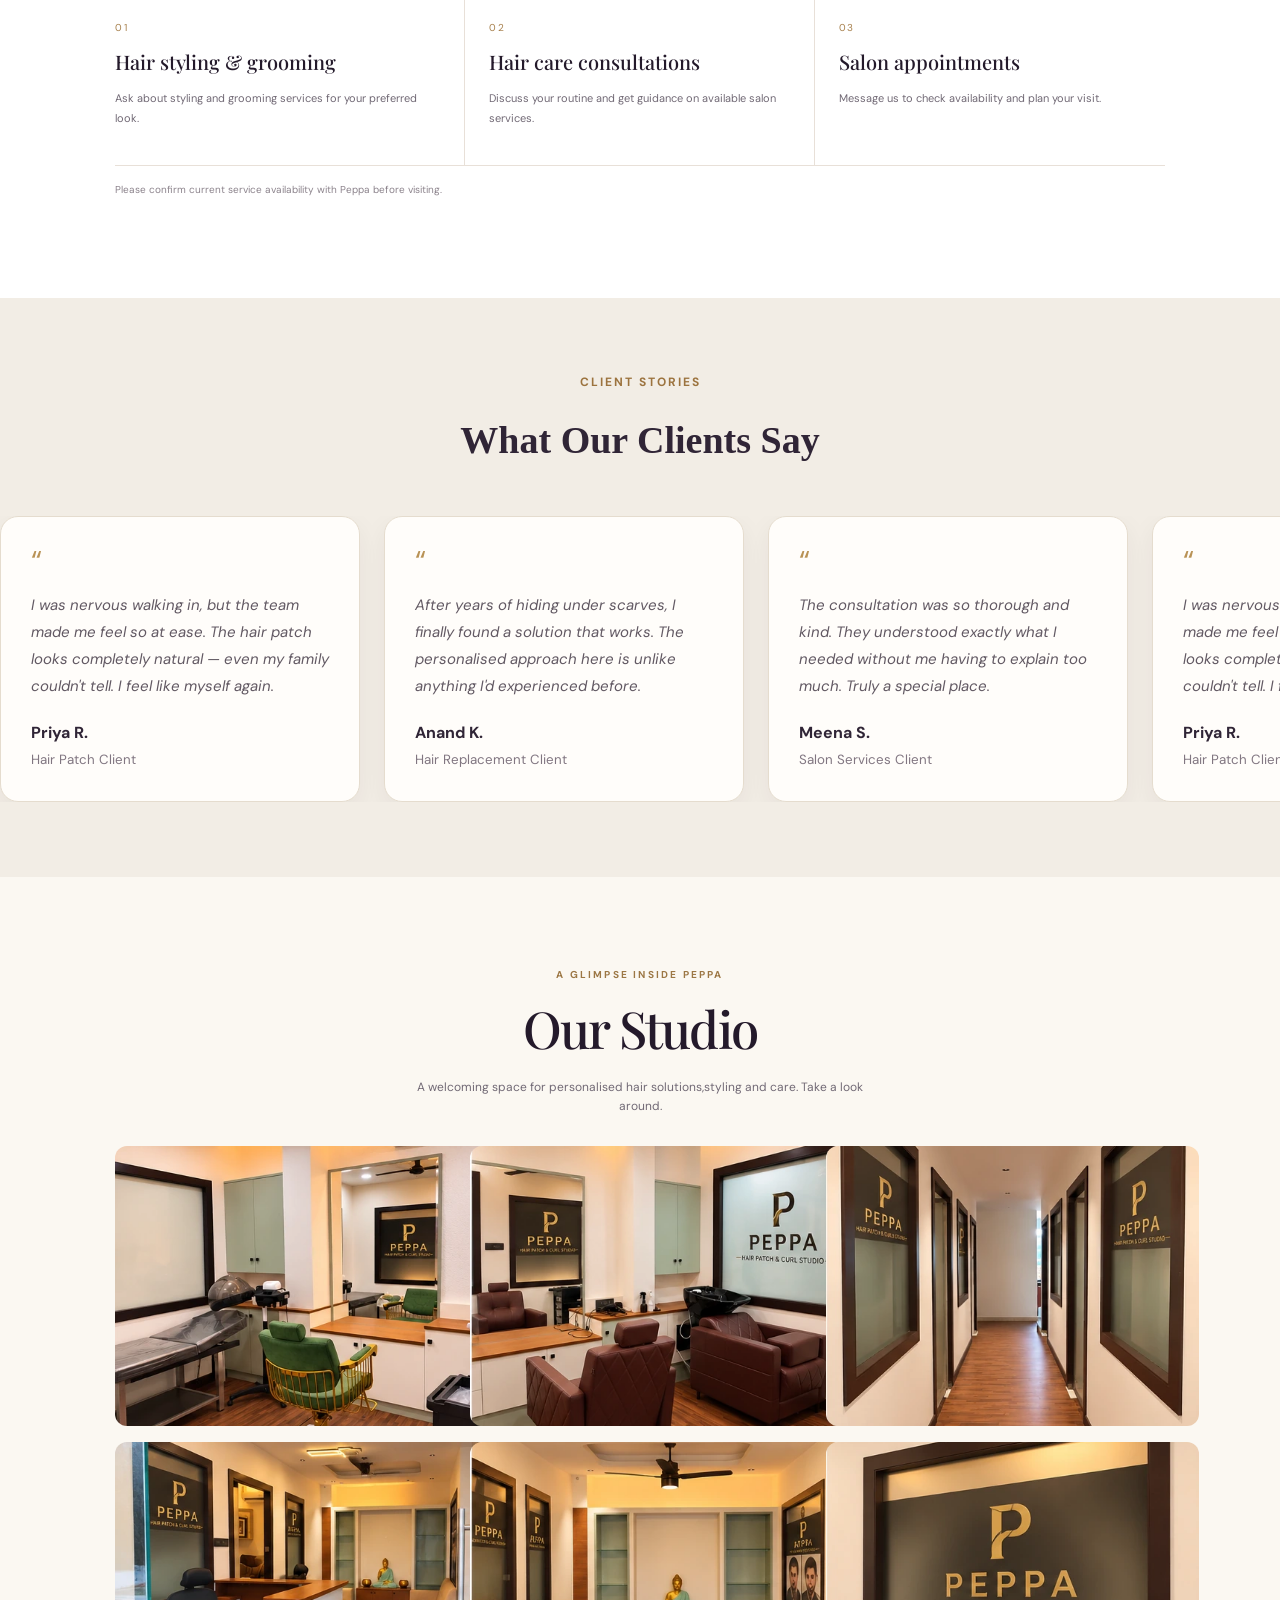
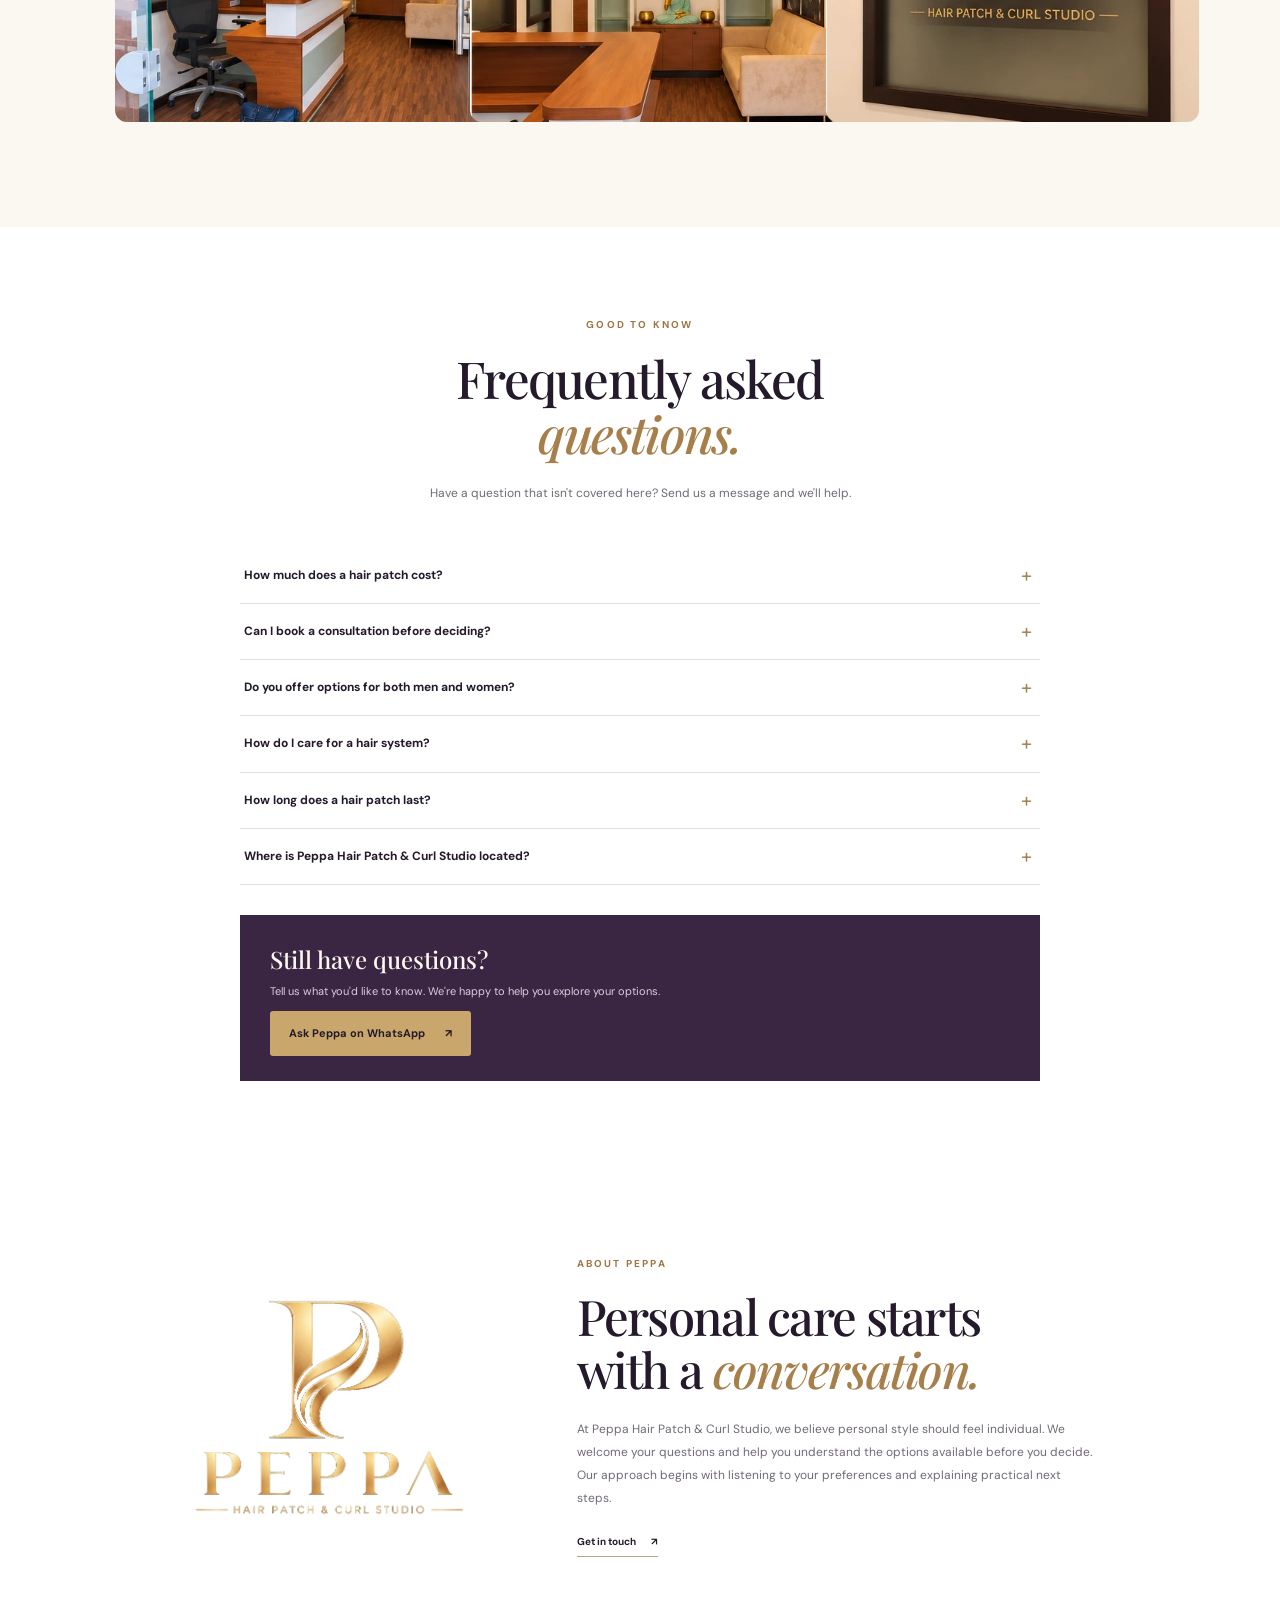
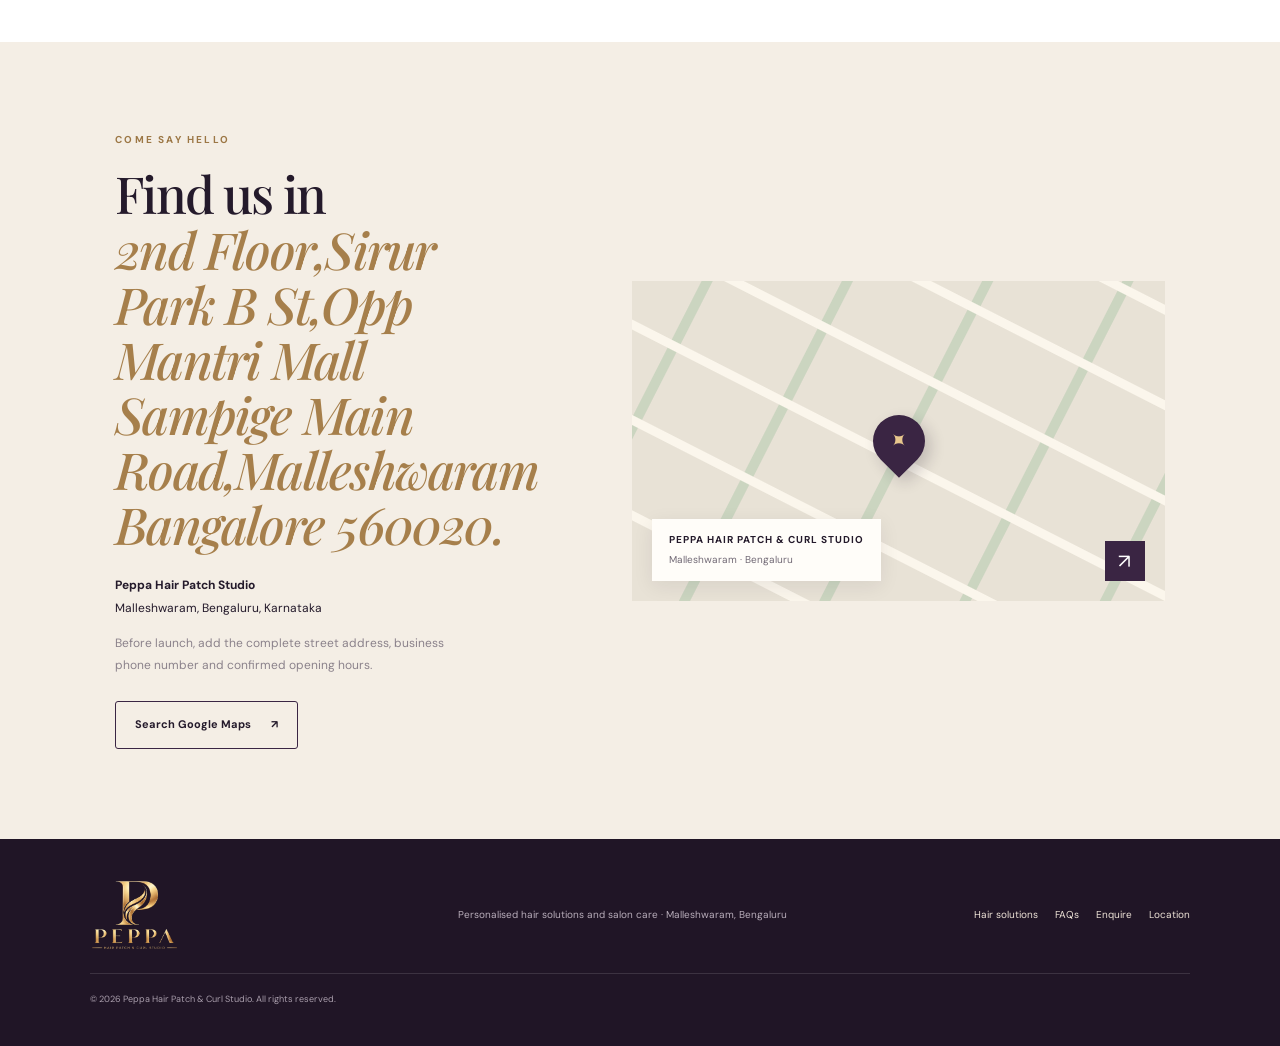
==== commit b2eddc52: "Update index.html promo image extention updated" ====
--- a/index.html
+++ b/index.html
@@ -431,7 +431,7 @@
       </div>
     </div>
     <div class="promo-slide promo-image-slide is-active" data-promo-slide aria-hidden="false">
-      <img src="assets/images/peppa-year-end-offer-banner.webp?v=1" alt="Peppa Year End Offer: Get your hair patch done today and enjoy 1 year free Hair Patch Service. Before and after hair transformation and limited time offer badge. Speak with our team for offer details; terms and conditions apply.">
+      <img src="assets/images/peppa-year-end-offer-banner.png?v=1" alt="Peppa Year End Offer: Get your hair patch done today and enjoy 1 year free Hair Patch Service. Before and after hair transformation and limited time offer badge. Speak with our team for offer details; terms and conditions apply.">
     </div>
     <div class="promo-slide" data-promo-slide aria-hidden="true">
       <div class="promo-highlights">
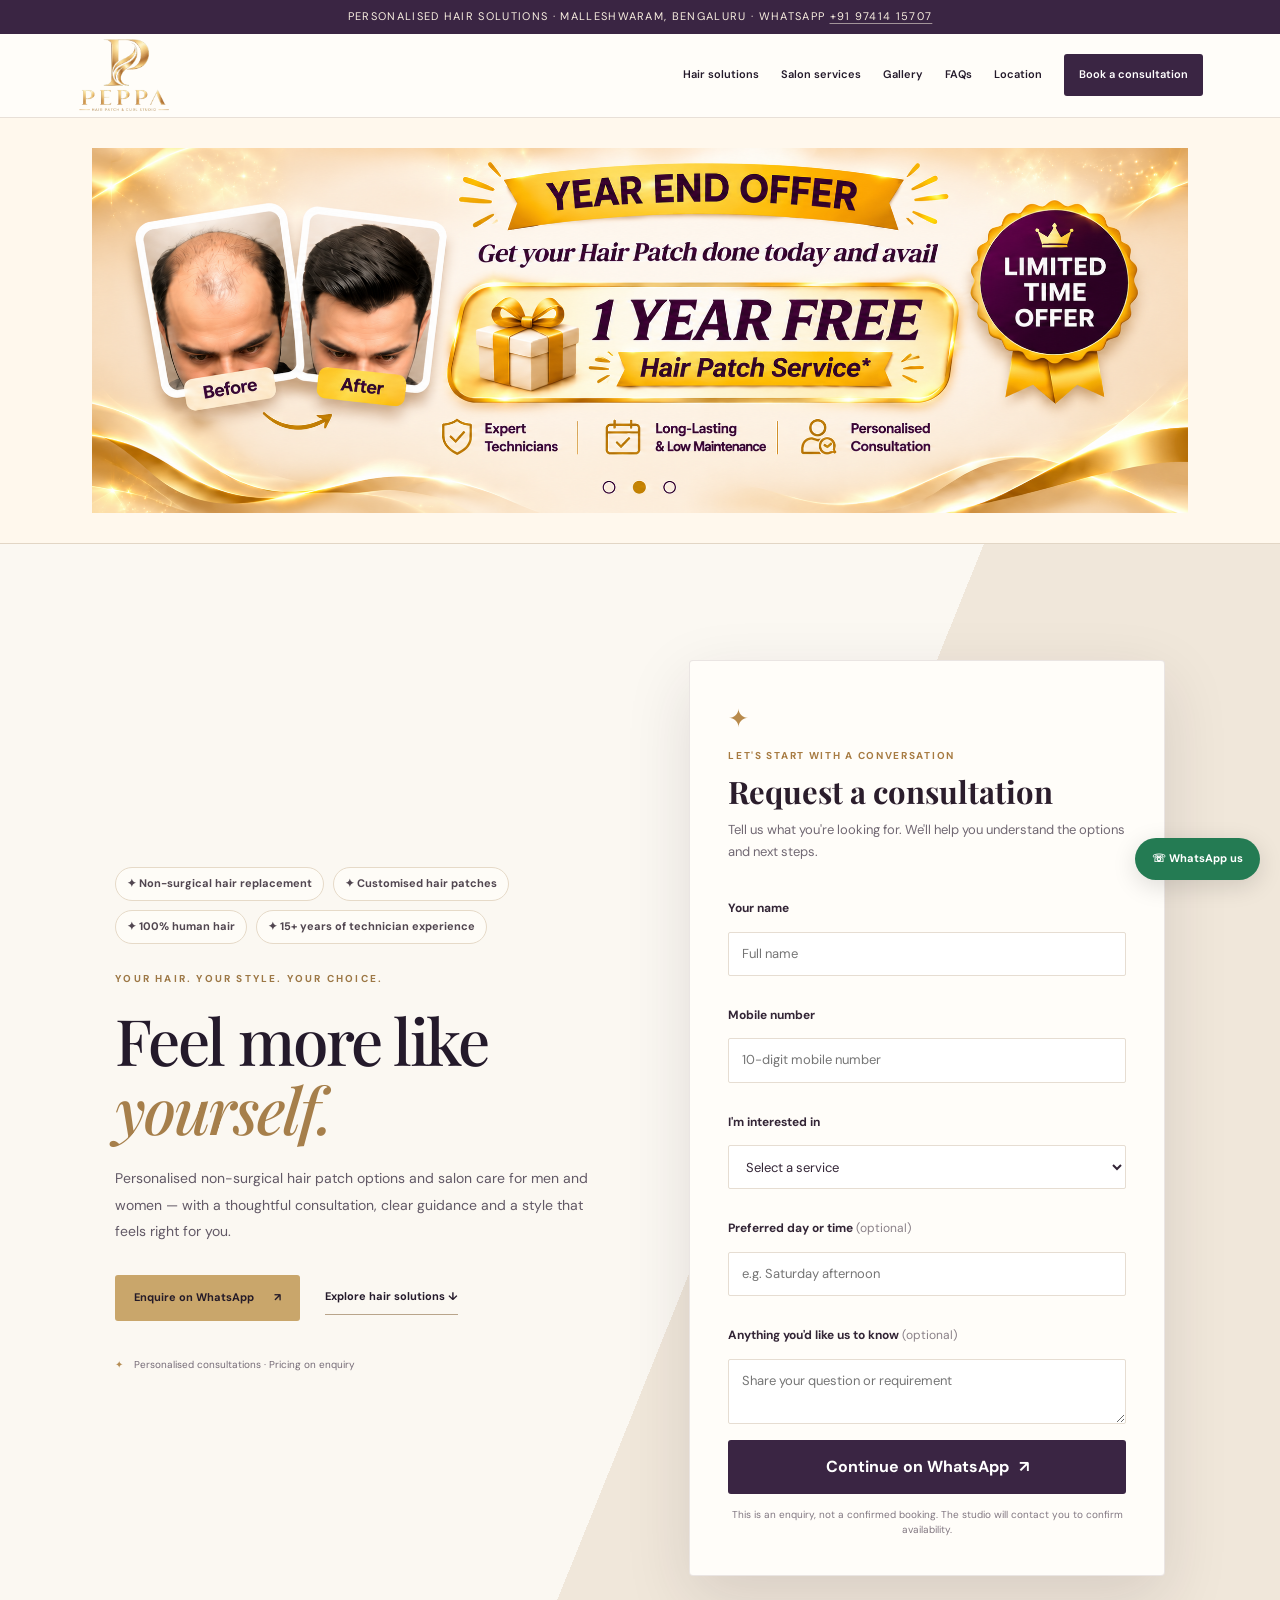
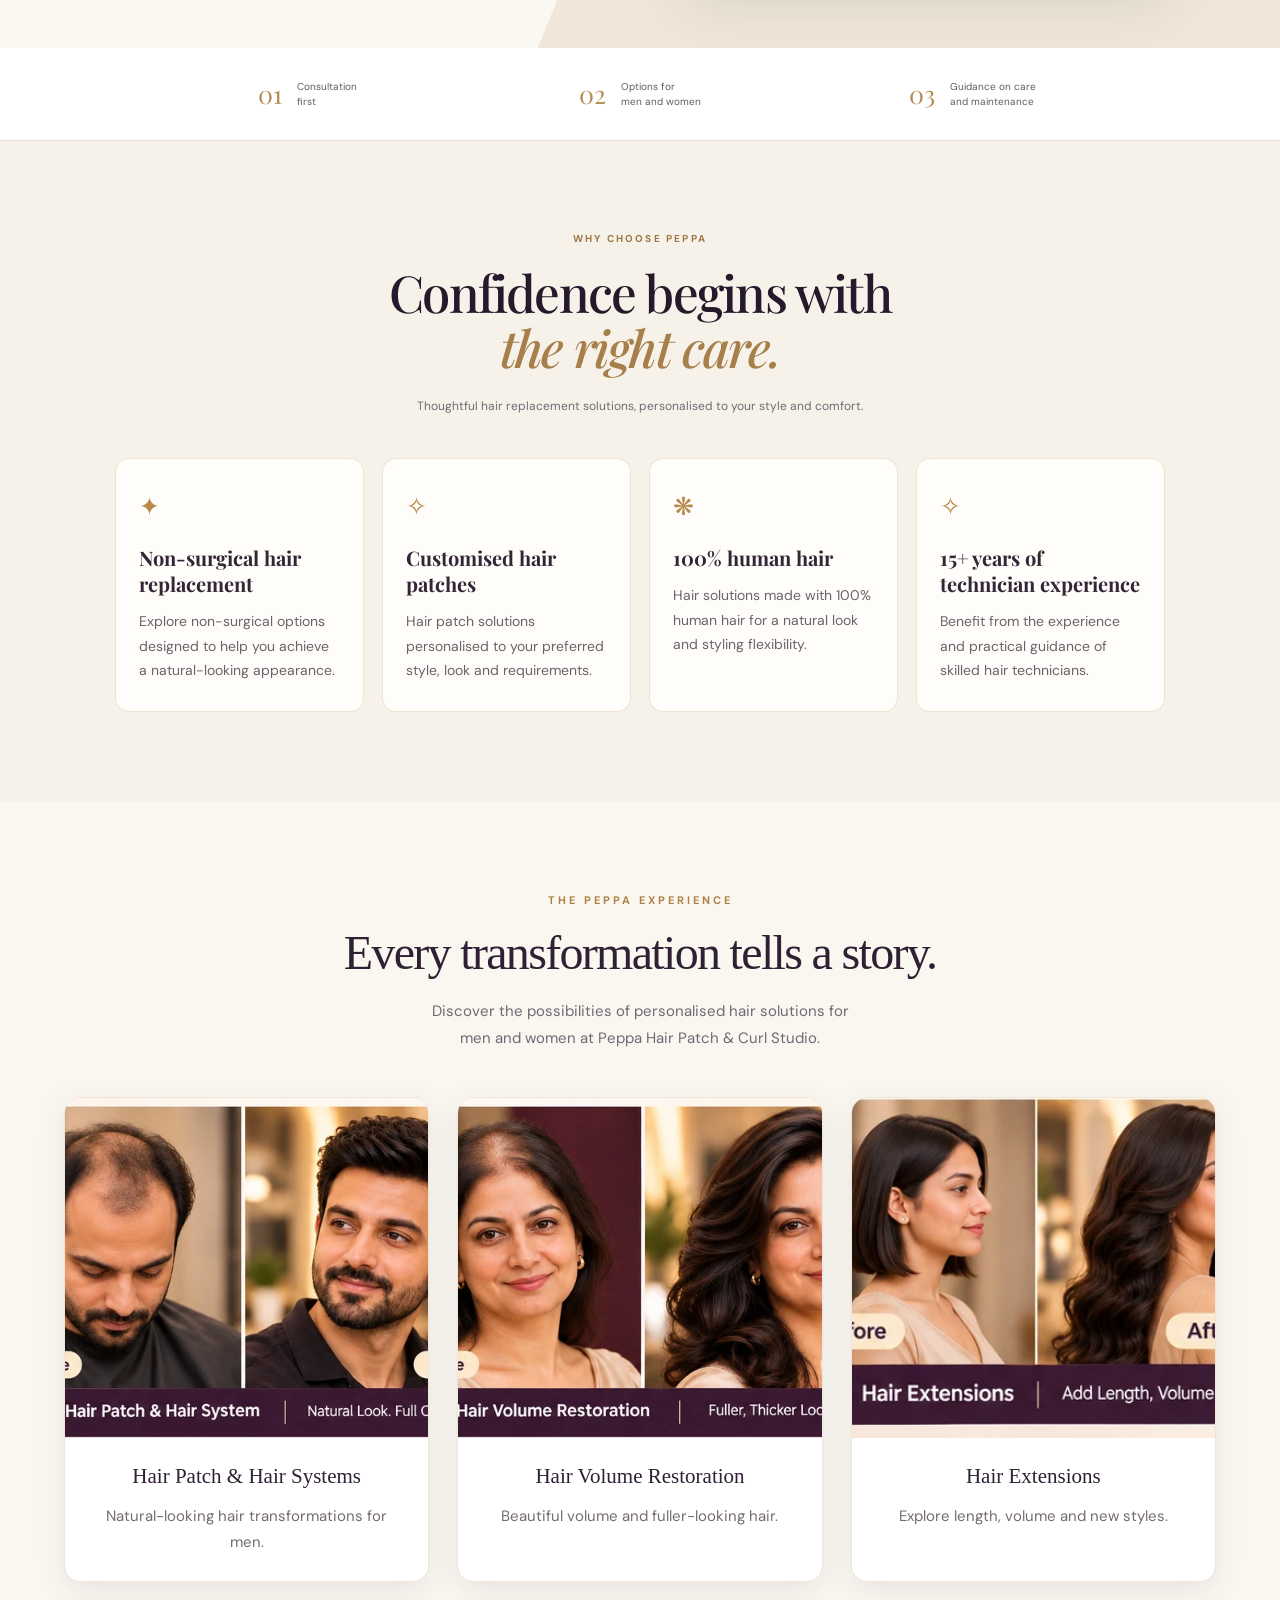
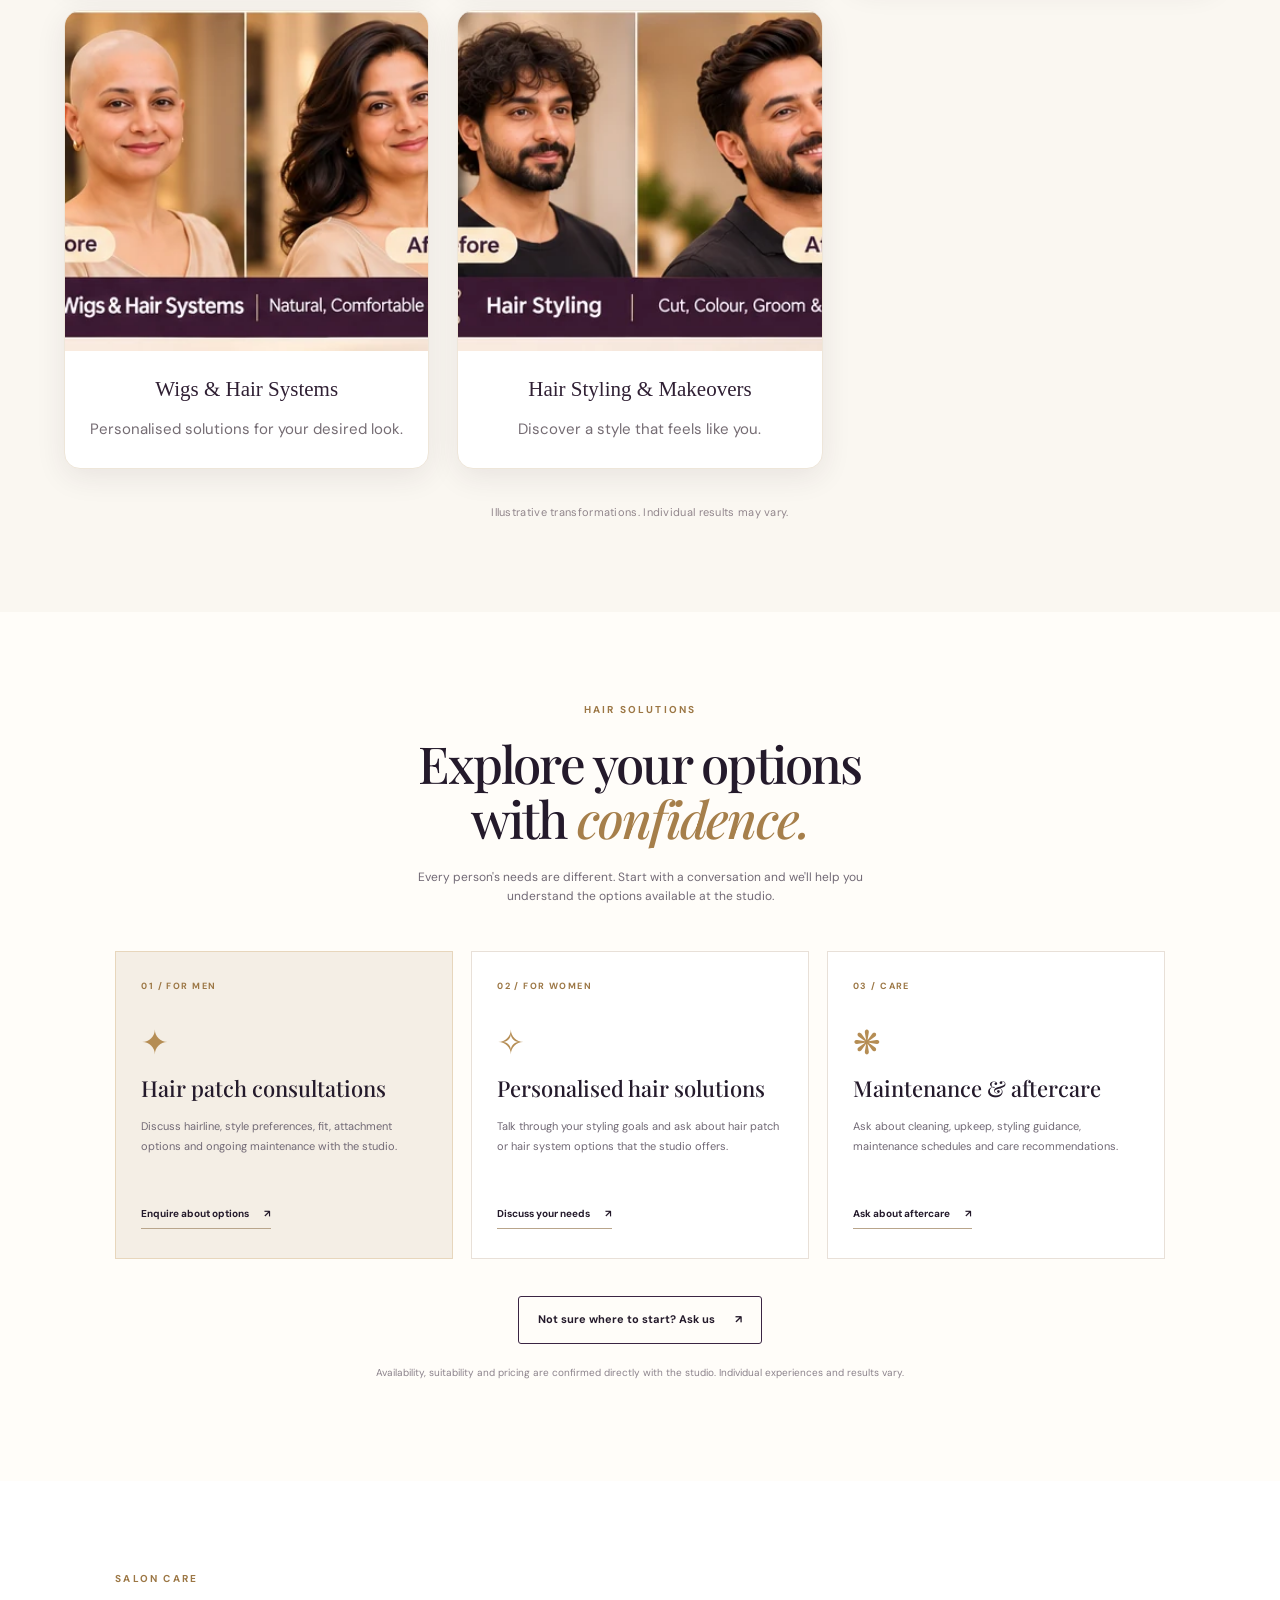
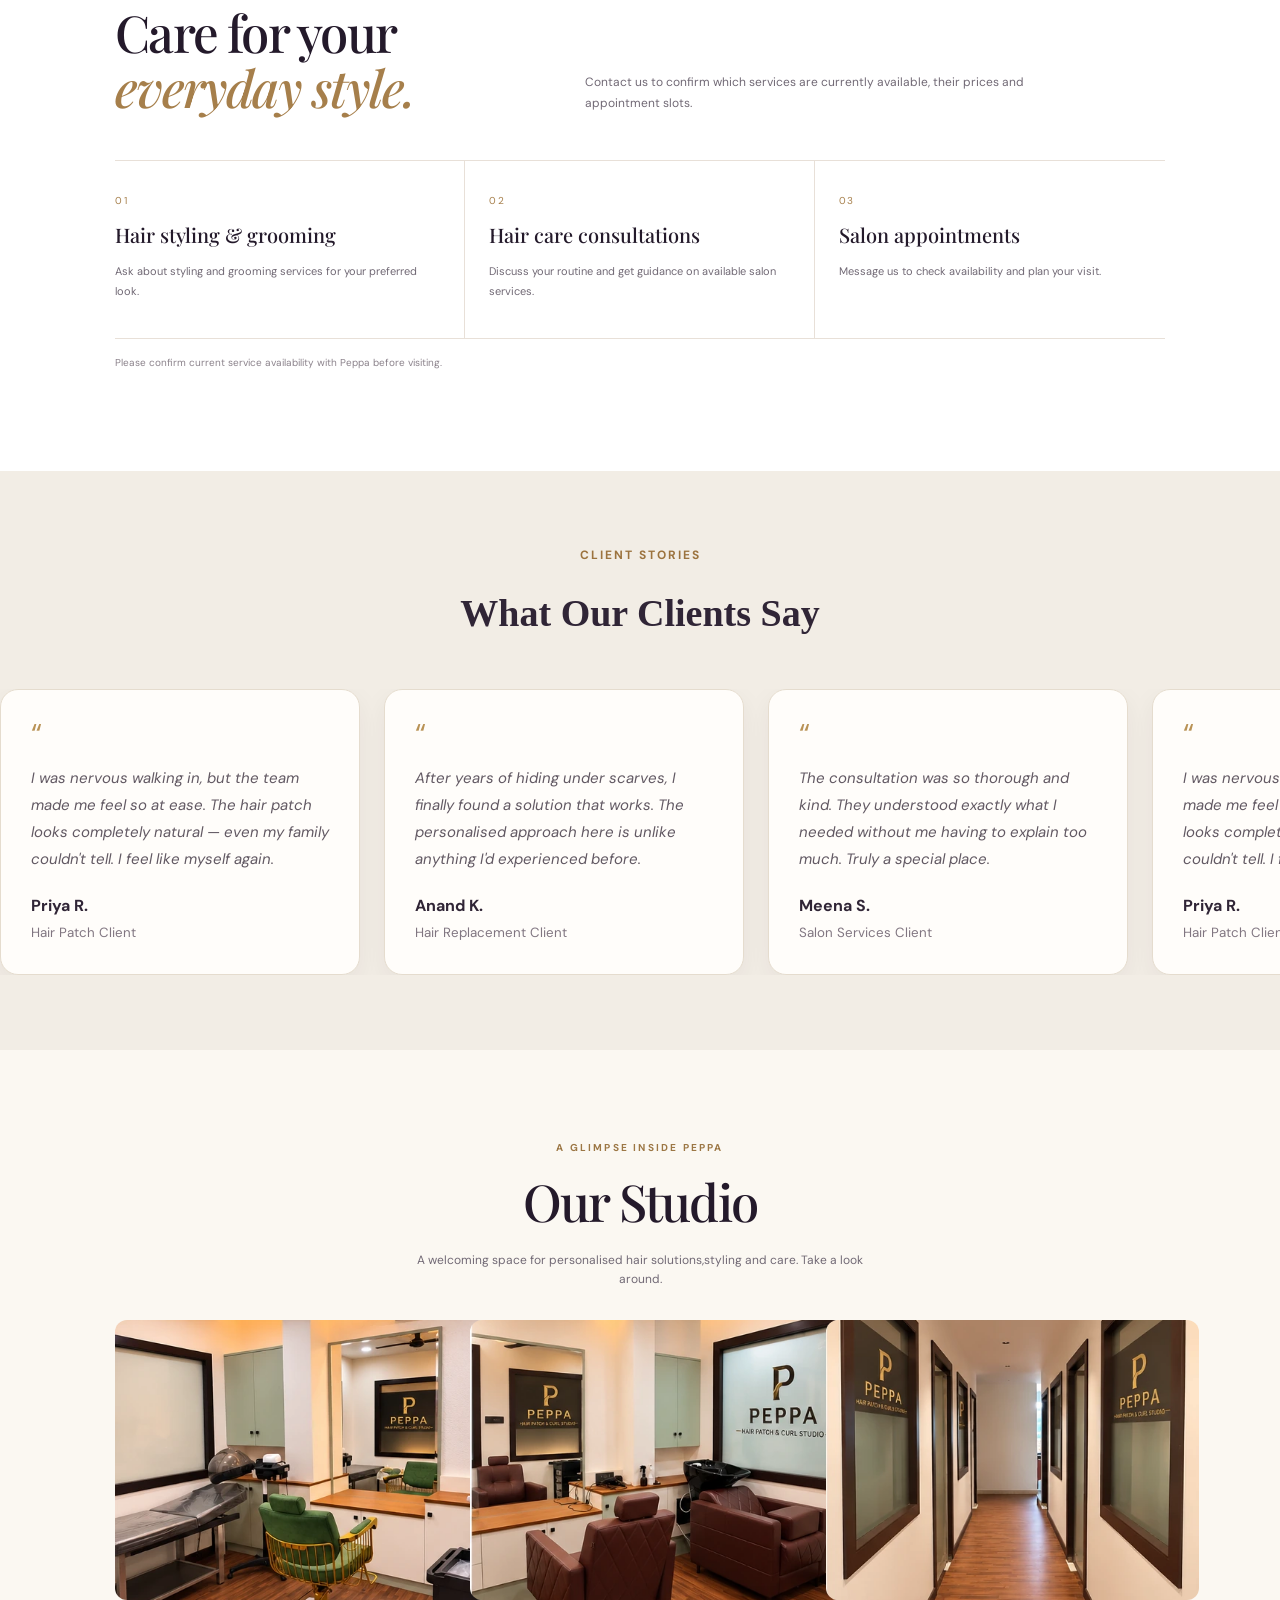
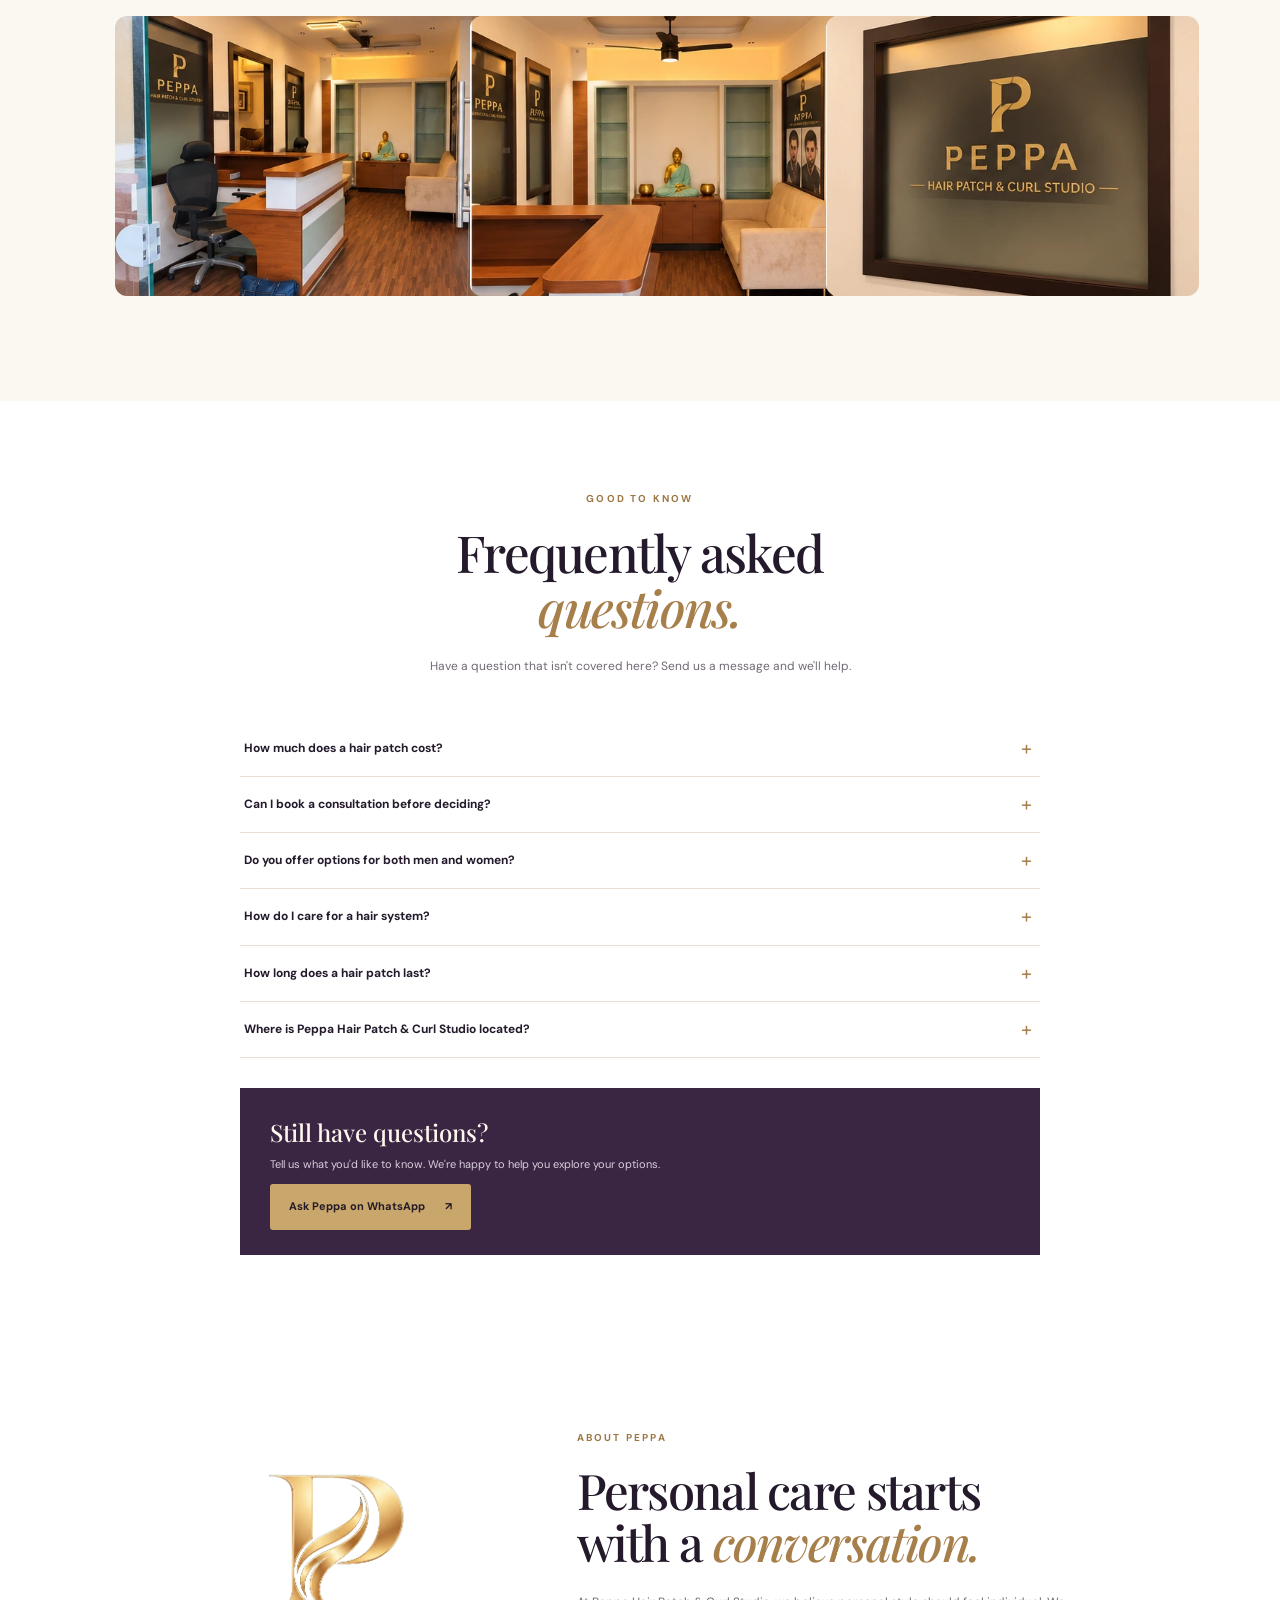
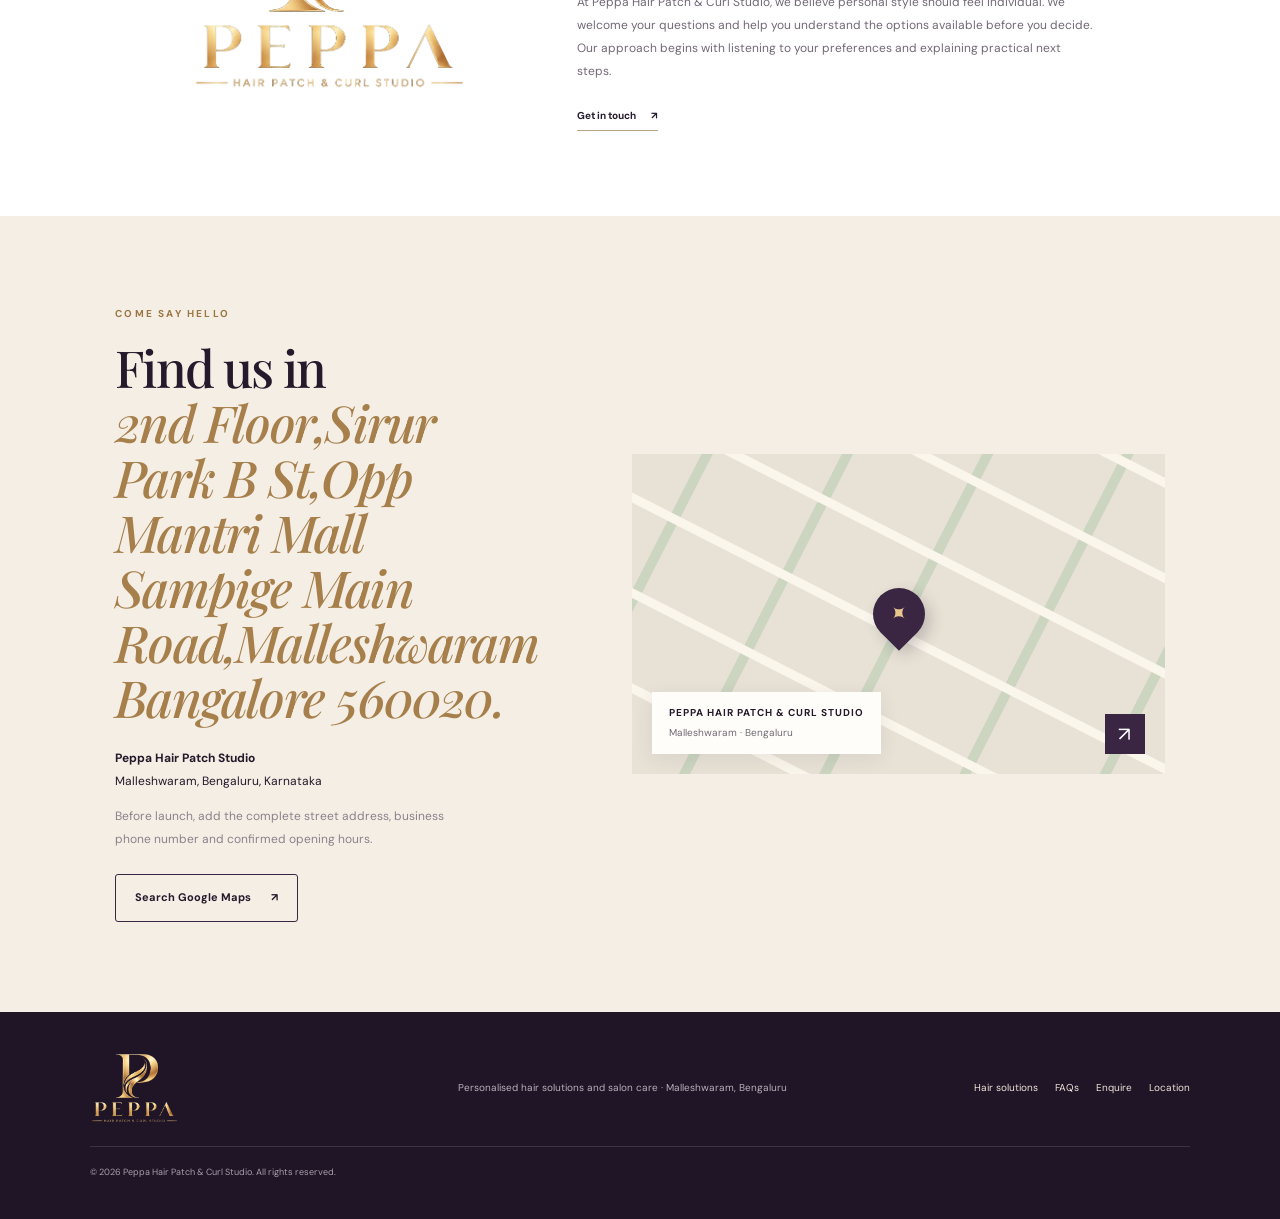
==== commit 7d99f75c: "Update index.html added banner images 3rd slide" ====
--- a/index.html
+++ b/index.html
@@ -433,16 +433,51 @@
     <div class="promo-slide promo-image-slide is-active" data-promo-slide aria-hidden="false">
       <img src="assets/images/peppa-year-end-offer-banner.png?v=1" alt="Peppa Year End Offer: Get your hair patch done today and enjoy 1 year free Hair Patch Service. Before and after hair transformation and limited time offer badge. Speak with our team for offer details; terms and conditions apply.">
     </div>
-    <div class="promo-slide" data-promo-slide aria-hidden="true">
-      <div class="promo-highlights">
-        <span class="promo-kicker">WHY CHOOSE PEPPA</span>
-        <strong>Non-surgical hair replacement</strong><i aria-hidden="true">✦</i>
-        <strong>Customised hair patches</strong><i aria-hidden="true">✦</i>
-        <strong>100% human hair</strong><i aria-hidden="true">✦</i>
-        <strong>15+ years of technician experience</strong>
-        <a href="#why-peppa">Discover Peppa <span aria-hidden="true">↗</span></a>
+    <div class="promo-slide promo-feature-slide" data-promo-slide aria-hidden="true">
+      <div class="promo-feature-inner">
+        <div class="promo-feature-visual">
+          <img
+            src="assets/images/hair-patch-before-after.webp"
+            alt="Peppa hair patch before and after transformation"
+            />
+          <img
+            src="assets/images/women-volume-before-after.webp"
+            alt="Peppa women's hair volume transformation"
+            />
+        </div>
+        <div class="promo-feature-copy">
+          <span class="promo-feature-eyebrow">WHY CHOOSE PEPPA</span>
+          <h2>Personalised hair solutions for every stage of your journey.</h2>
+          <div class="promo-feature-benefits">
+            <div class="promo-feature-benefit">
+              <span class="promo-feature-icon">✂</span>
+              <strong>Non-surgical</strong>
+              <small>Hair replacement</small>
+            </div>
+            <div class="promo-feature-benefit">
+              <span class="promo-feature-icon">✓</span>
+              <strong>100% human hair</strong>
+              <small>Natural look and feel</small>
+            </div>
+            <div class="promo-feature-benefit">
+              <span class="promo-feature-icon">✧</span>
+              <strong>Customised</strong>
+              <small>Personalised solutions</small>
+            </div>
+            <div class="promo-feature-benefit">
+              <span class="promo-feature-icon">★</span>
+              <strong>15+ years</strong>
+              <small>Technician experience</small>
+            </div>
+          </div>
+          <a href="#consultation" class="promo-feature-cta">
+            Book a consultation →
+          </a>
+        </div>
       </div>
     </div>
+
+    
     <div class="promo-dots" aria-label="Banner slide controls">
       <button type="button" data-promo-dot="0" aria-label="Show before and after images" aria-pressed="false"></button>
       <button type="button" class="is-active" data-promo-dot="1" aria-label="Show year-end offer banner" aria-pressed="true"></button>
--- a/styles.css
+++ b/styles.css
@@ -261,5 +261,308 @@
     font-size: 19px;
   }
 }
-
-
+/* =========================================
+   PEPPA PROMOTIONAL BANNER
+========================================= */
+
+.peppa-promo-rotator {
+    width: 100%;
+    position: relative;
+    overflow: hidden;
+    background: #fff8ee;
+}
+
+/* Promotional image slide */
+.promo-image-slide {
+    width: 100%;
+    padding: 0;
+    margin: 0;
+    overflow: hidden;
+    display: none;
+}
+
+.promo-image-slide.is-active {
+    display: block;
+}
+
+.promo-image-slide img {
+    display: block;
+    width: 100%;
+    height: auto;
+    max-height: 540px;
+    object-fit: contain;
+    object-position: center;
+    margin: 0 auto;
+}
+
+/* Mobile banner */
+@media (max-width: 768px) {
+    .promo-image-slide img {
+        width: 100%;
+        height: auto;
+        max-height: none;
+    }
+}
+
+/* ==========================================
+   PEPPA PROMOTIONAL CAROUSEL - SIZE FIX
+========================================== */
+
+.peppa-promo-rotator {
+    position: relative;
+    width: 100%;
+    min-height: 480px;
+    height: clamp(400px, 34vw, 520px);
+    overflow: hidden;
+    background: #fff8ed;
+}
+
+/* All slides use the full banner space */
+.peppa-promo-rotator .promo-slide {
+    position: absolute;
+    inset: 0;
+    width: 100%;
+    height: 100%;
+    min-height: 100%;
+    display: flex;
+    align-items: center;
+    justify-content: center;
+    padding: 30px 5%;
+    box-sizing: border-box;
+}
+
+/* Promotional image slide */
+.peppa-promo-rotator .promo-image-slide img {
+    display: block;
+    width: 100%;
+    height: 100%;
+    max-width: 100%;
+    max-height: 100%;
+    object-fit: contain;
+    object-position: center;
+}
+
+/* Transformation slide */
+.peppa-promo-rotator .promo-copy {
+    width: 100%;
+    max-width: 1200px;
+    margin: auto;
+    display: flex;
+    align-items: center;
+    justify-content: center;
+    gap: 30px;
+}
+
+.peppa-promo-rotator .promo-copy img {
+    width: clamp(130px, 15vw, 230px);
+    height: auto;
+    object-fit: cover;
+}
+
+/* Slide headings */
+.peppa-promo-rotator .promo-copy strong {
+    font-size: clamp(26px, 3vw, 42px);
+    line-height: 1.2;
+}
+
+/* Third slide highlights */
+.peppa-promo-rotator .promo-highlights {
+    width: 100%;
+    max-width: 1250px;
+    margin: auto;
+    display: flex;
+    align-items: center;
+    justify-content: center;
+    flex-wrap: wrap;
+    gap: 28px;
+}
+
+.peppa-promo-rotator .promo-highlights strong {
+    font-size: clamp(18px, 1.5vw, 25px);
+    line-height: 1.5;
+}
+
+/* Make the small promotional heading visible */
+.peppa-promo-rotator .promo-kicker {
+    font-size: 16px;
+    letter-spacing: 2px;
+}
+
+/* Mobile adjustments */
+@media (max-width: 768px) {
+    .peppa-promo-rotator {
+        height: 360px;
+        min-height: 360px;
+    }
+
+    .peppa-promo-rotator .promo-slide {
+        padding: 18px;
+    }
+
+    .peppa-promo-rotator .promo-copy {
+        flex-wrap: wrap;
+        gap: 15px;
+    }
+
+    .peppa-promo-rotator .promo-highlights {
+        gap: 14px;
+    }
+}
+
+/* =========================================
+   PE PPA - PREMIUM TRANSFORMATION GALLERY
+   ========================================= */
+
+.transformations {
+  padding: 90px 5%;
+}
+
+.transformations .section-heading {
+  max-width: 1100px;
+  margin: 0 auto 45px;
+}
+
+.transformation-grid {
+  display: grid;
+  grid-template-columns: repeat(3, minmax(0, 1fr));
+  gap: 28px;
+  width: 100%;
+  max-width: 1350px;
+  margin: 0 auto;
+}
+
+.transformation-card {
+  width: 100%;
+  min-width: 0;
+  overflow: hidden;
+  border-radius: 16px;
+  background: #fff;
+  box-shadow: 0 8px 30px rgba(55, 35, 50, 0.09);
+}
+
+.transformation-card img {
+  display: block;
+  width: 100%;
+  height: 320px;
+  object-fit: cover;
+  object-position: center;
+  transition: transform 0.4s ease;
+}
+
+.transformation-card:hover img {
+  transform: scale(1.035);
+}
+
+.transformation-info {
+  padding: 22px 24px 26px;
+}
+
+.transformation-info h3 {
+  font-size: 21px;
+  margin-bottom: 10px;
+}
+
+.transformation-info p {
+  font-size: 15px;
+  line-height: 1.7;
+}
+
+/* Tablet */
+@media (max-width: 900px) {
+  .transformation-grid {
+    grid-template-columns: repeat(2, minmax(0, 1fr));
+  }
+
+  .transformation-card img {
+    height: 260px;
+  }
+}
+
+/* Mobile */
+@media (max-width: 600px) {
+  .transformations {
+    padding: 55px 5%;
+  }
+
+  .transformation-grid {
+    grid-template-columns: 1fr;
+    gap: 24px;
+  }
+
+  .transformation-card img {
+    height: 280px;
+  }
+}
+
+/* =====================================
+   PEPPa PROMOTIONAL BANNER - LARGER IMAGES
+===================================== */
+
+.promo-before-after {
+    display: grid !important;
+    grid-template-columns: 42% 1fr !important;
+    align-items: center !important;
+    gap: 35px !important;
+    width: 100% !important;
+}
+
+.promo-image-pair {
+    display: grid !important;
+    grid-template-columns: repeat(2, minmax(0, 1fr)) !important;
+    gap: 14px !important;
+    width: 100% !important;
+}
+
+.promo-image-pair figure {
+    width: 100% !important;
+    margin: 0 !important;
+    overflow: hidden;
+    border-radius: 12px;
+}
+
+.promo-image-pair img {
+    width: 100% !important;
+    height: 230px !important;
+    object-fit: cover !important;
+    display: block !important;
+}
+
+.promo-copy {
+    width: 100% !important;
+}
+
+/* =====================================
+   TRANSFORMATION SECTION - LARGER IMAGES
+===================================== */
+
+.transformation-card {
+    width: 100%;
+    overflow: hidden;
+}
+
+.transformation-card > img {
+    width: 100% !important;
+    height: 340px !important;
+    object-fit: cover !important;
+    display: block !important;
+}
+
+/* Mobile adjustments */
+@media (max-width: 768px) {
+    .promo-before-after {
+        grid-template-columns: 1fr !important;
+        gap: 20px !important;
+    }
+
+    .promo-image-pair img {
+        height: 160px !important;
+    }
+
+    .transformation-card > img {
+        height: 250px !important;
+    }
+}
+
+
+
+
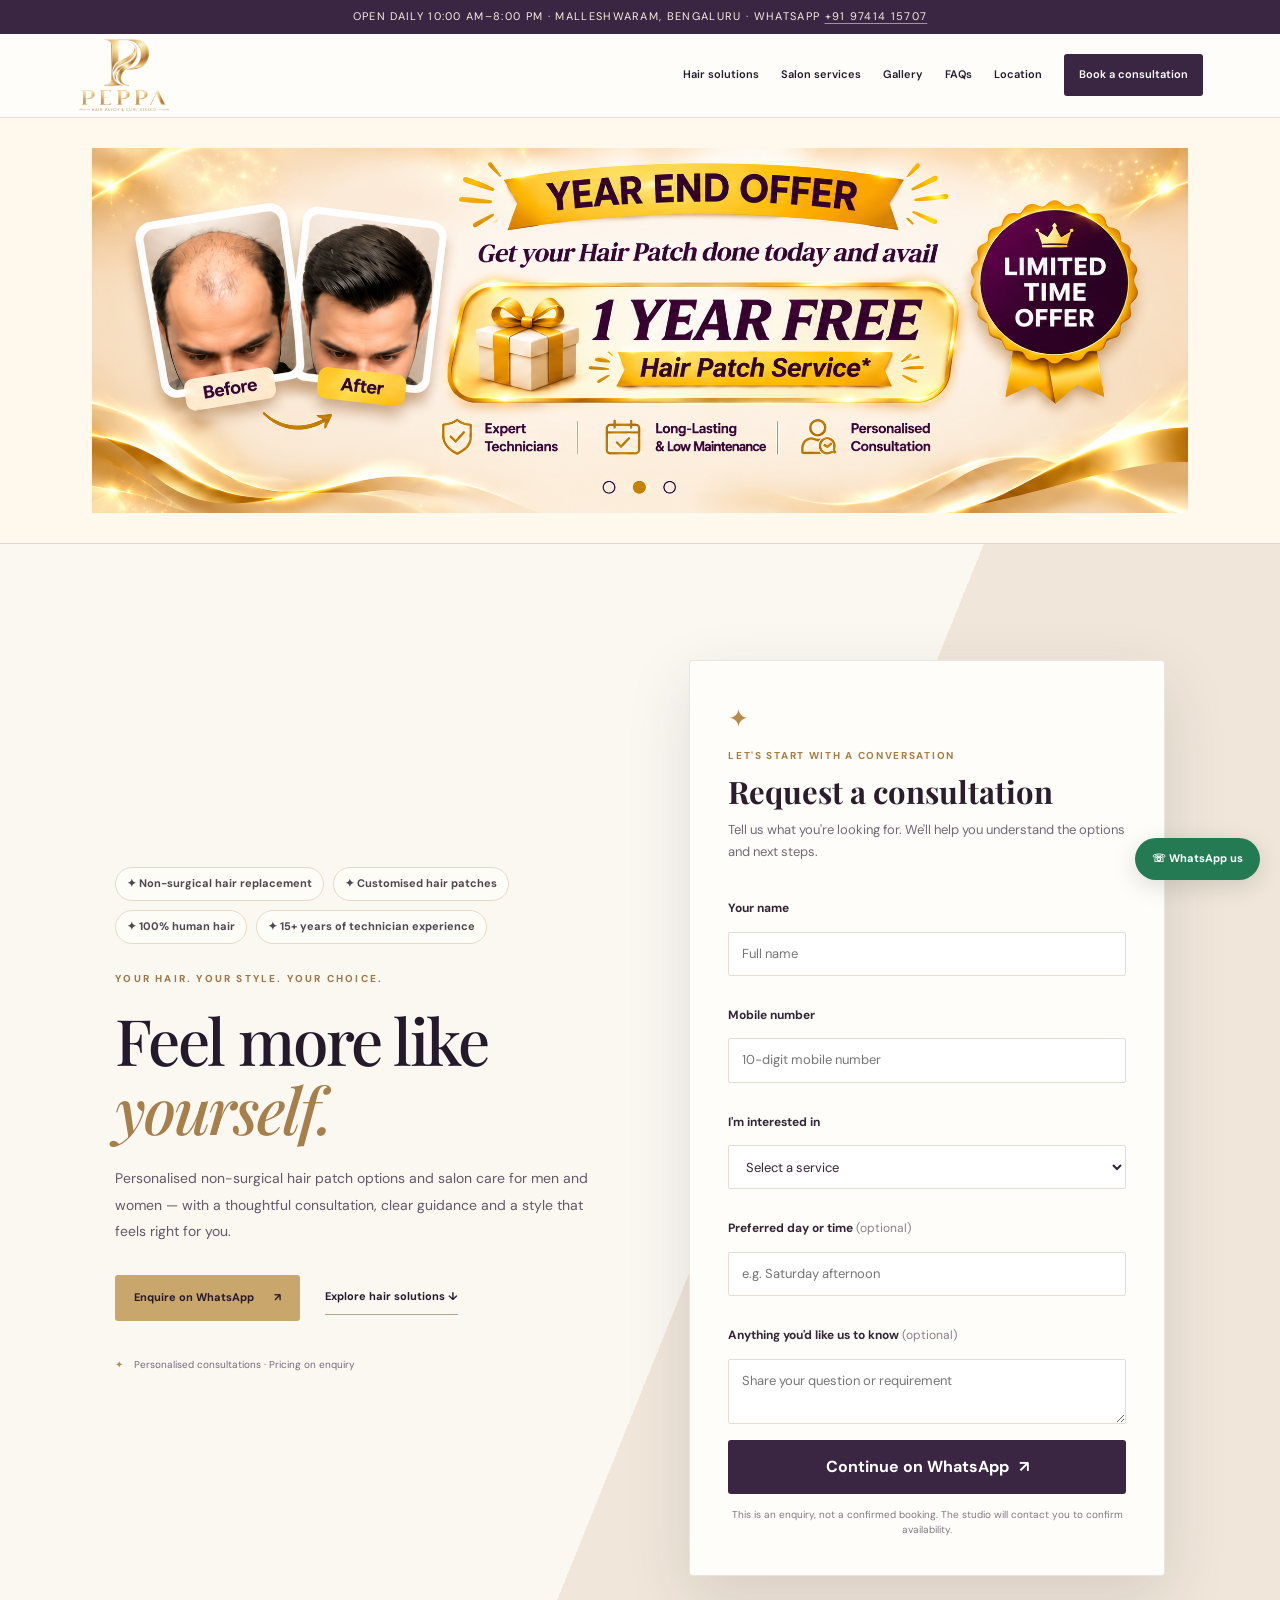
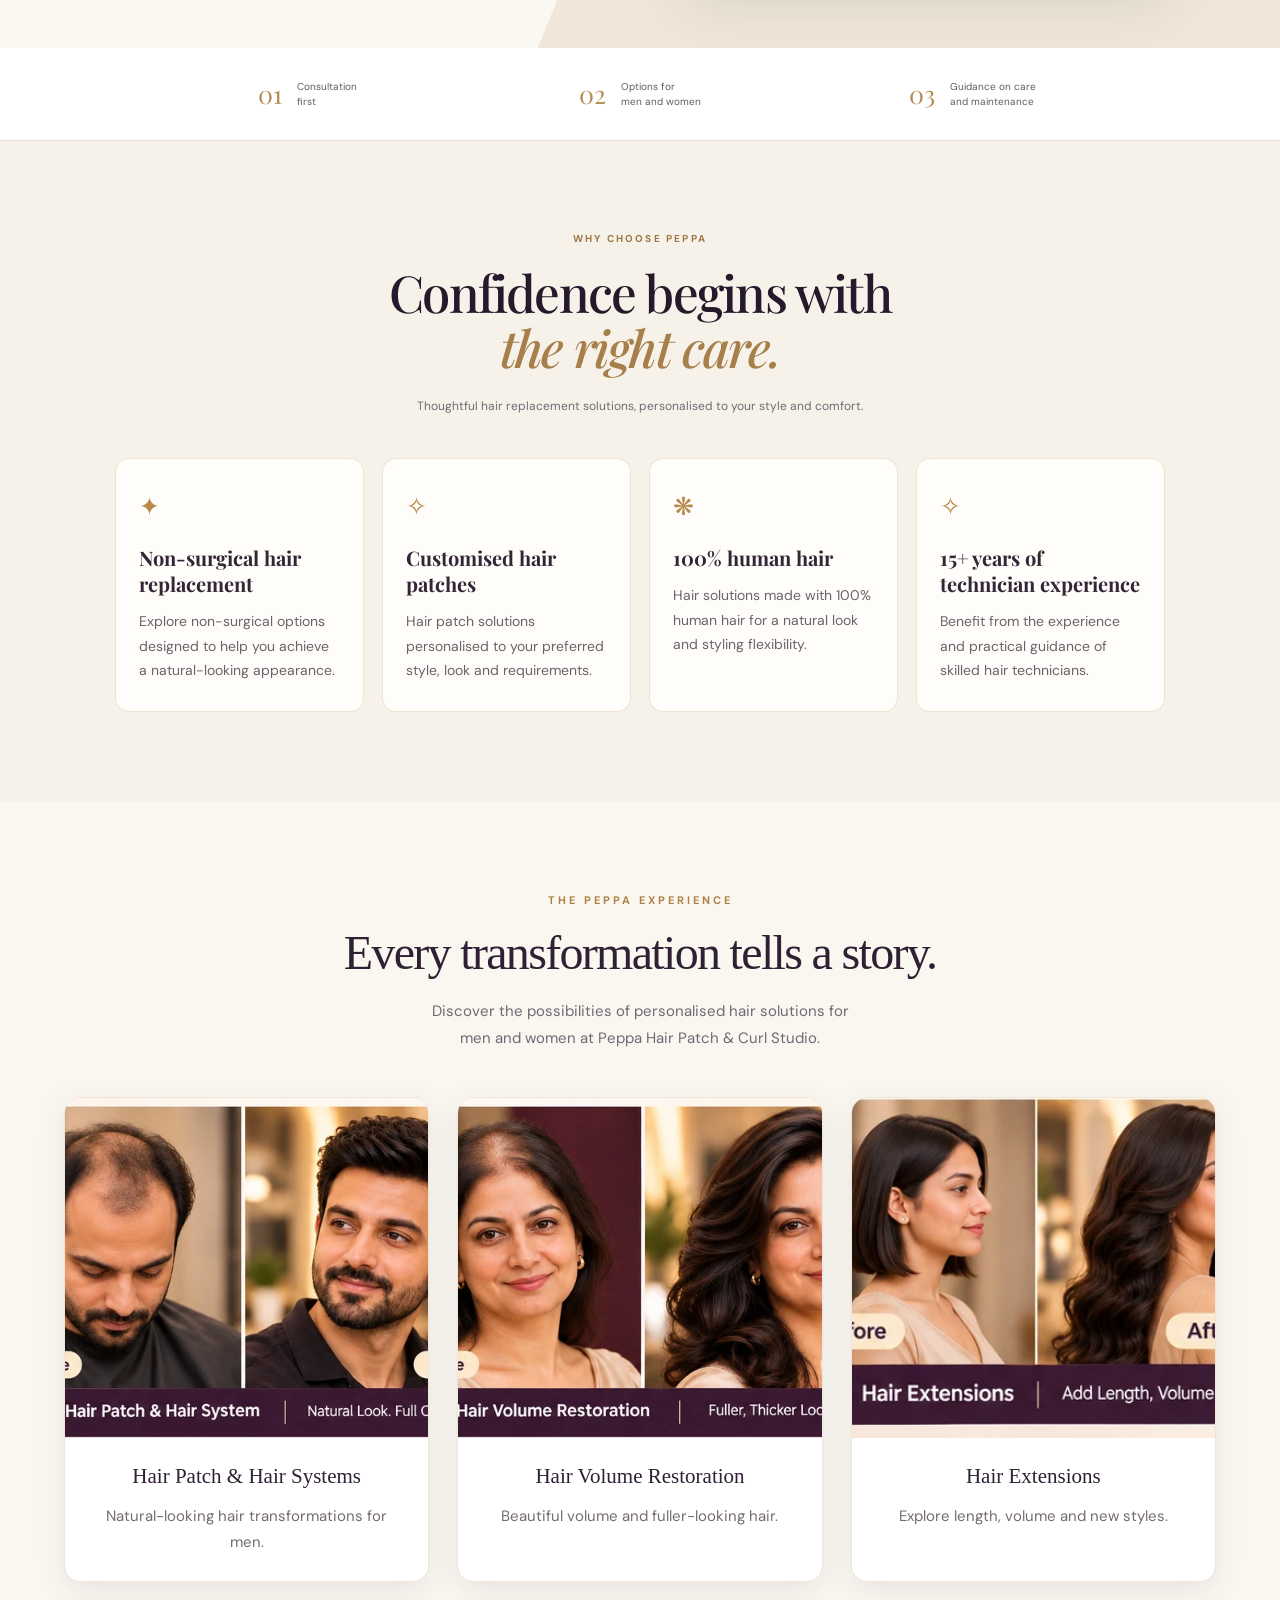
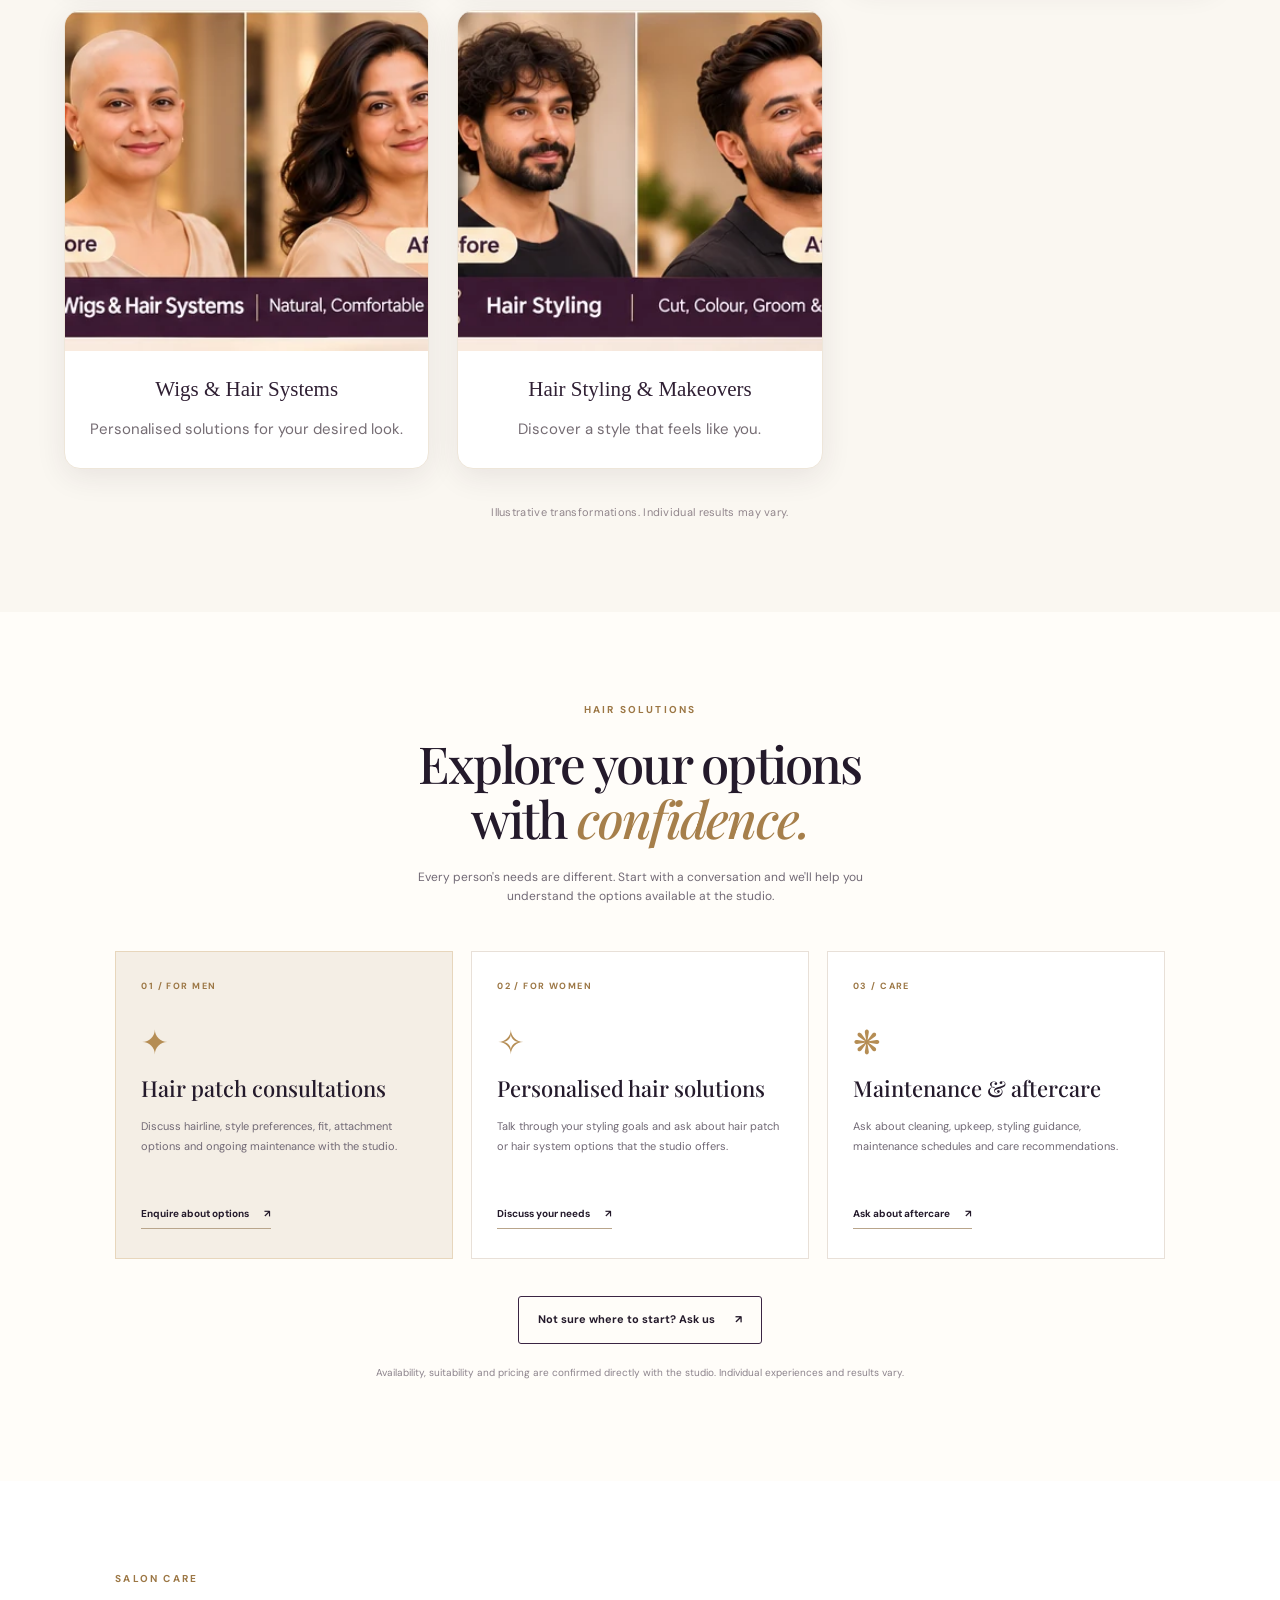
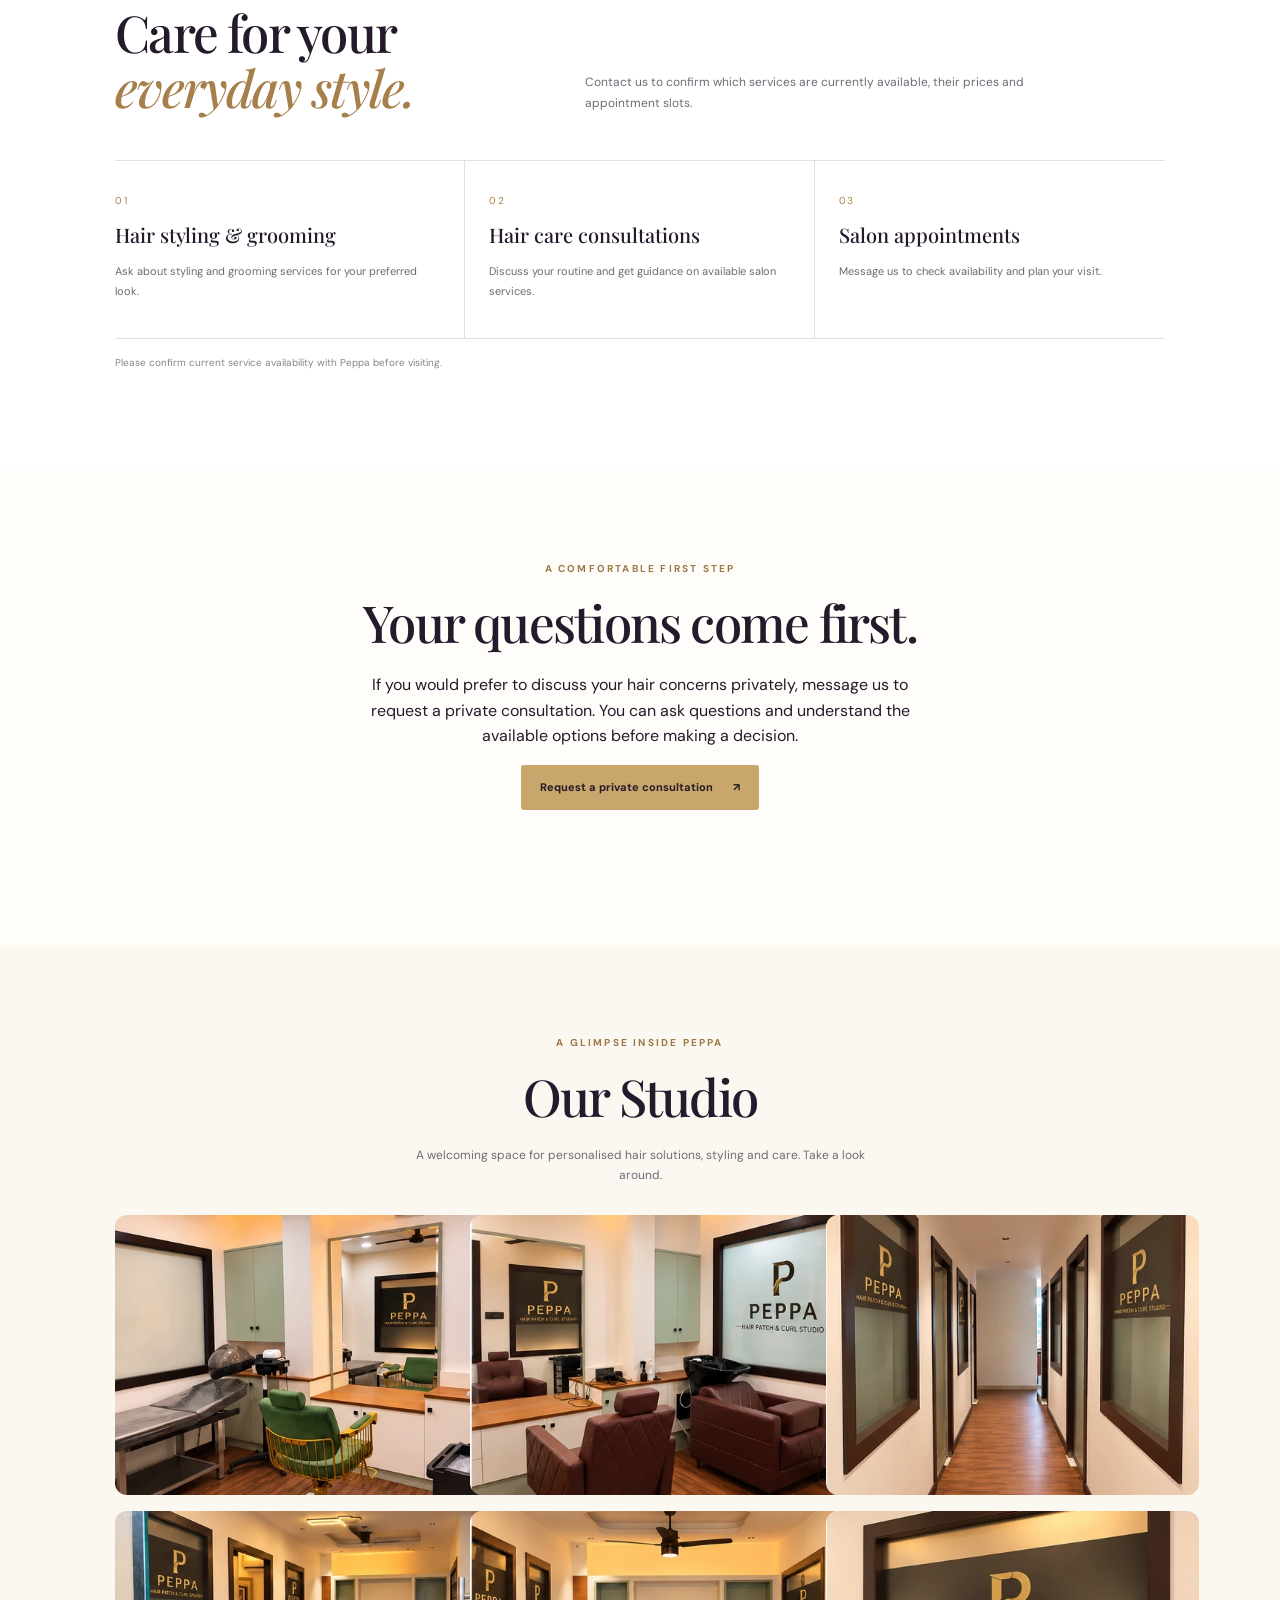
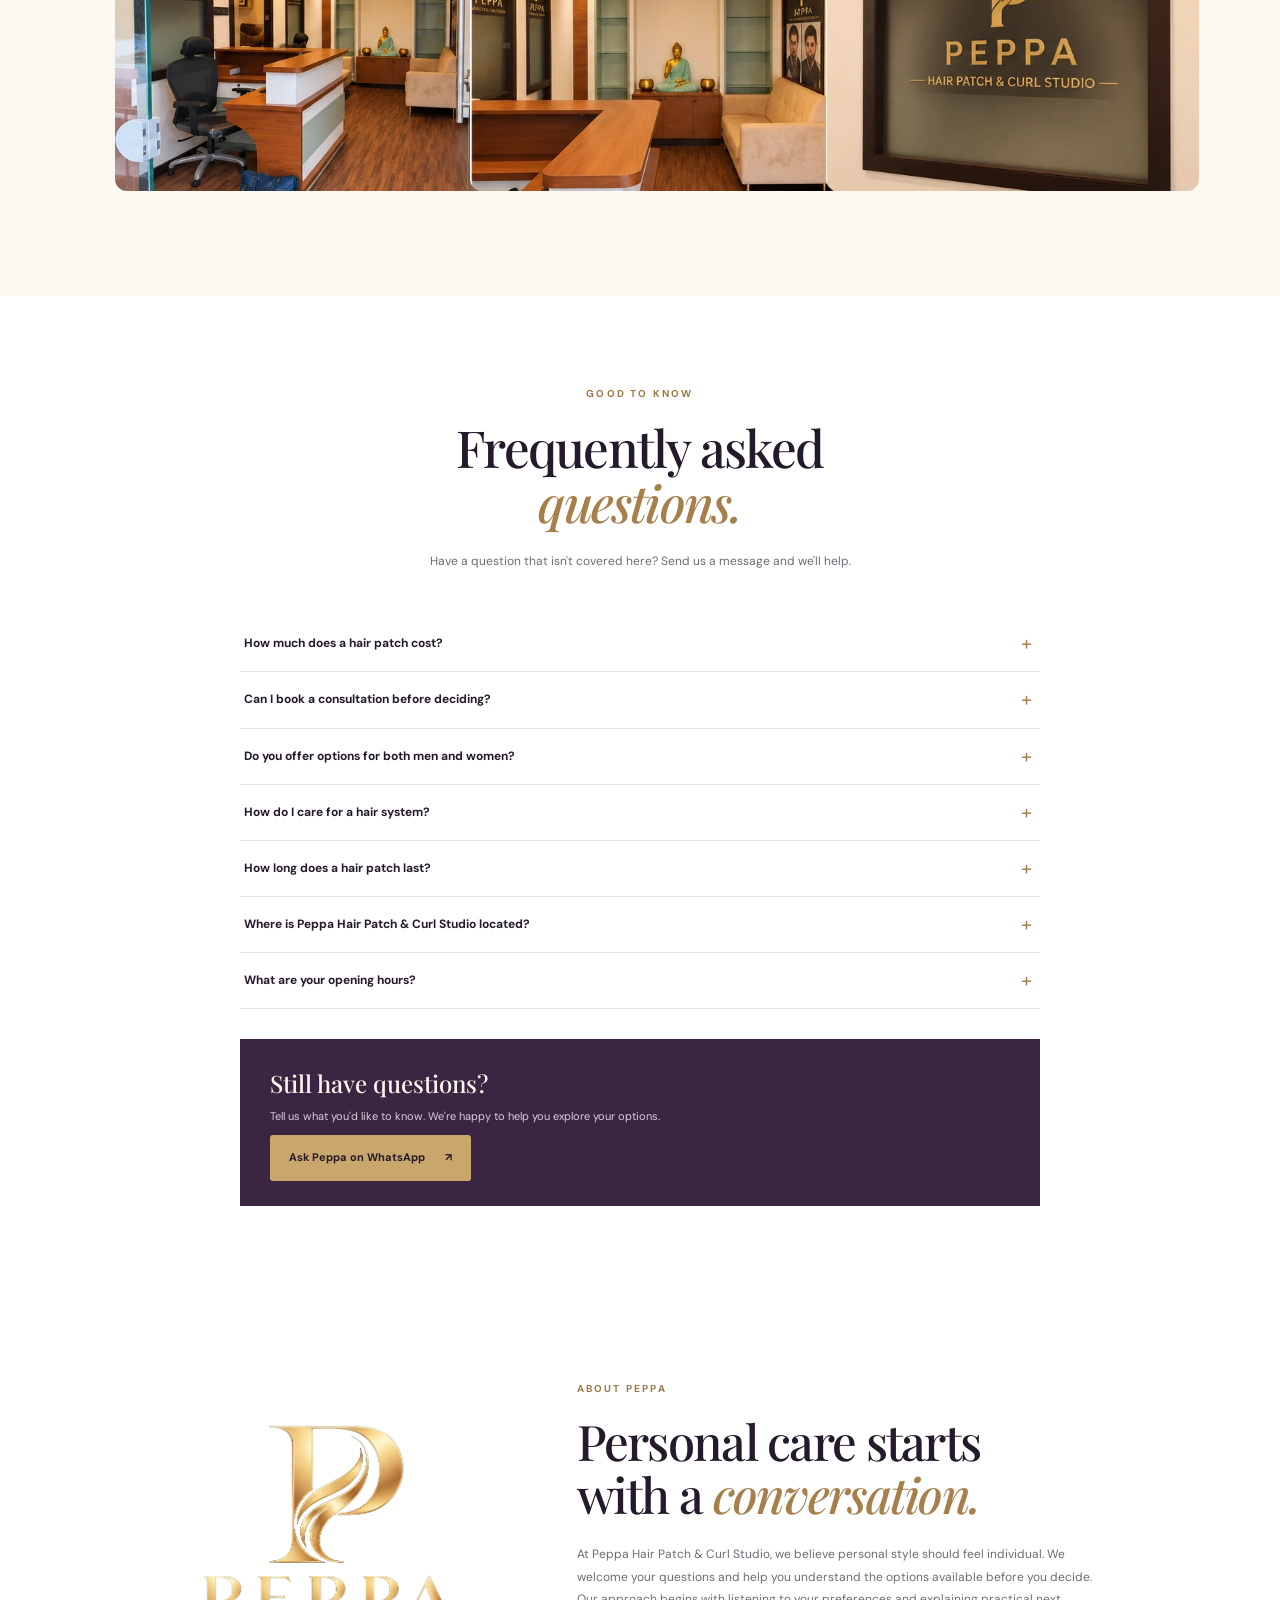
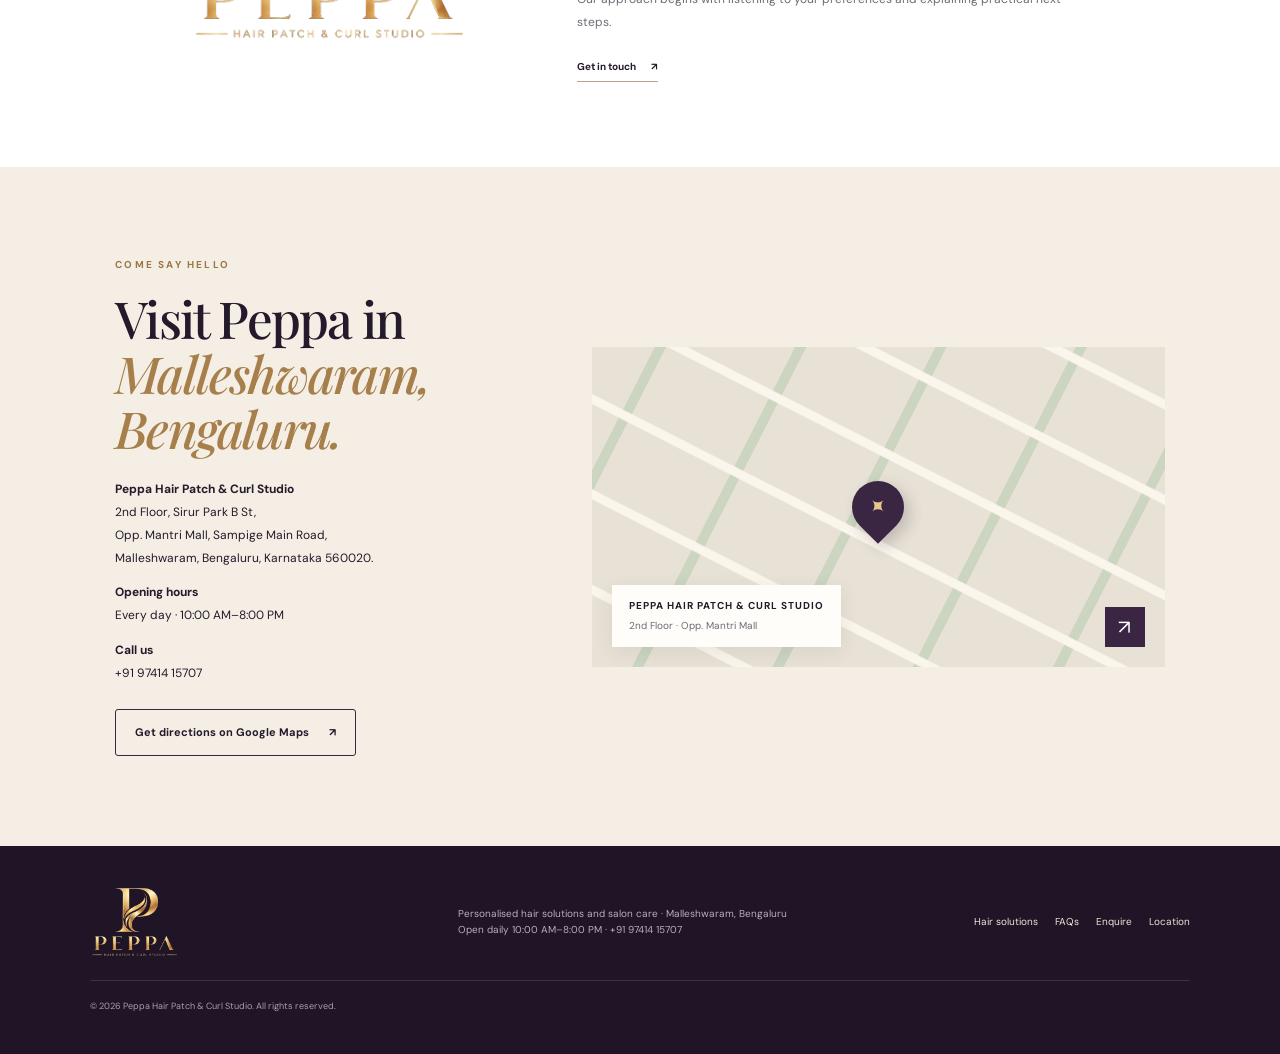
==== commit 971465e3: "Add files via upload new changes" ====
--- a/index.html
+++ b/index.html
@@ -23,7 +23,9 @@
     "@context":"https://schema.org",
     "@type":"HairSalon",
     "name":"Peppa Hair Patch & Curl Studio",
-    "address":{"@type":"PostalAddress","addressLocality":"2nd Floor,Sirur Park B St,Opp Mantri Mall Sampige Main Road,Malleshwaram","addressRegion":"Karnataka","addressCountry":"IN"},
+    "telephone":"+91 97414 15707",
+    "address":{"@type":"PostalAddress","streetAddress":"2nd Floor, Sirur Park B St, Opp. Mantri Mall, Sampige Main Road, Malleshwaram","addressLocality":"Bengaluru","addressRegion":"Karnataka","postalCode":"560020","addressCountry":"IN"},
+    "openingHoursSpecification":[{"@type":"OpeningHoursSpecification","dayOfWeek":["Monday","Tuesday","Wednesday","Thursday","Friday","Saturday","Sunday"],"opens":"10:00","closes":"20:00"}],
     "areaServed":"Malleshwaram, Bengaluru",
     "description":"Personalised non-surgical hair patch consultations and salon services for men and women."
   }
@@ -407,7 +409,7 @@
 </head>
 <body>
 
-  <div class="topbar">Personalised hair solutions · Malleshwaram, Bengaluru · WhatsApp <a href="https://wa.me/919741415707" target="_blank" rel="noopener">+91 97414 15707</a></div>
+  <div class="topbar">Open daily 10:00 AM–8:00 PM · Malleshwaram, Bengaluru · WhatsApp <a href="https://wa.me/919741415707" target="_blank" rel="noopener">+91 97414 15707</a></div>
   <header class="site-header">
     <a class="brand" href="#home" aria-label="Peppa Hair Patch & Curl Studio home">
       <img class="brand-logo" src="assets/images/peppa-logo-transparent.png" alt="Peppa Hair Patch and Curl Studio">
@@ -668,43 +670,12 @@
     </section>
 
 
-    <section class="testimonials" id="testimonials" aria-label="Client testimonials">
-      <p class="eyebrow">CLIENT STORIES</p>
-      <h2>What Our Clients Say</h2>
-      <div class="review-window">
-        <div class="review-track">
-          <article class="review-card">
-            <div class="quote" aria-hidden="true">“</div>
-            <p>I was nervous walking in, but the team made me feel so at ease. The hair patch looks completely natural — even my family couldn't tell. I feel like myself again.</p>
-            <strong>Priya R.</strong><small>Hair Patch Client</small>
-          </article>
-          <article class="review-card">
-            <div class="quote" aria-hidden="true">“</div>
-            <p>After years of hiding under scarves, I finally found a solution that works. The personalised approach here is unlike anything I'd experienced before.</p>
-            <strong>Anand K.</strong><small>Hair Replacement Client</small>
-          </article>
-          <article class="review-card">
-            <div class="quote" aria-hidden="true">“</div>
-            <p>The consultation was so thorough and kind. They understood exactly what I needed without me having to explain too much. Truly a special place.</p>
-            <strong>Meena S.</strong><small>Salon Services Client</small>
-          </article>
-          <!-- Duplicated cards make the carousel loop seamlessly. -->
-          <article class="review-card" aria-hidden="true">
-            <div class="quote">“</div>
-            <p>I was nervous walking in, but the team made me feel so at ease. The hair patch looks completely natural — even my family couldn't tell. I feel like myself again.</p>
-            <strong>Priya R.</strong><small>Hair Patch Client</small>
-          </article>
-          <article class="review-card" aria-hidden="true">
-            <div class="quote">“</div>
-            <p>After years of hiding under scarves, I finally found a solution that works. The personalised approach here is unlike anything I'd experienced before.</p>
-            <strong>Anand K.</strong><small>Hair Replacement Client</small>
-          </article>
-          <article class="review-card" aria-hidden="true">
-            <div class="quote">“</div>
-            <p>The consultation was so thorough and kind. They understood exactly what I needed without me having to explain too much. Truly a special place.</p>
-            <strong>Meena S.</strong><small>Salon Services Client</small>
-          </article>
-        </div>
+    <section class="section" id="private-consultation">
+      <div class="section-heading">
+        <p class="eyebrow">A COMFORTABLE FIRST STEP</p>
+        <h2>Your questions come first.</h2>
+        <p>If you would prefer to discuss your hair concerns privately, message us to request a private consultation. You can ask questions and understand the available options before making a decision.</p>
+        <a class="button button-gold whatsapp-link" href="#consultation" data-message="Hi Peppa Hair Patch & Curl Studio, I would like to request a private hair consultation. Please share the available appointment times.">Request a private consultation <span>↗</span></a>
       </div>
     </section>
 
@@ -713,7 +684,7 @@
         <p class="eyebrow">A GLIMPSE INSIDE PEPPA</p>
         <h2>Our Studio</h2>
         <p>
-          A welcoming space for personalised hair solutions,styling and care. Take a look around.
+          A welcoming space for personalised hair solutions, styling and care. Take a look around.
         </p>
       </div>
       <div class="gallery-grid">
@@ -747,7 +718,8 @@
         <details><summary>Do you offer options for both men and women?</summary><p>We welcome enquiries from both men and women. Contact the studio to confirm which options are currently available for your needs.</p></details>
         <details><summary>How do I care for a hair system?</summary><p>Care routines depend on the system and attachment method. Ask the studio for the recommended maintenance and aftercare instructions for your chosen option.</p></details>
         <details><summary>How long does a hair patch last?</summary><p>Lifespan varies with the product, use, maintenance and care. The studio can explain expected upkeep for the options it offers.</p></details>
-        <details><summary>Where is Peppa Hair Patch & Curl Studio located?</summary><p>We are in Malleshwaram, Bengaluru. Please confirm the complete address and current opening hours before travelling.</p></details>
+        <details><summary>Where is Peppa Hair Patch & Curl Studio located?</summary><p>2nd Floor, Sirur Park B St, Opp. Mantri Mall, Sampige Main Road, Malleshwaram, Bengaluru, Karnataka 560020.</p></details>
+        <details><summary>What are your opening hours?</summary><p>We are open every day, Monday to Sunday, from 10:00 AM to 8:00 PM.</p></details>
       </div>
       <div class="faq-cta"><h3>Still have questions?</h3><p>Tell us what you'd like to know. We're happy to help you explore your options.</p><a class="button button-gold whatsapp-link" href="#consultation" data-message="Hi Peppa Hair Patch Studio, I have a few questions before booking a consultation.">Ask Peppa on WhatsApp <span>↗</span></a></div>
     </section>
@@ -758,14 +730,21 @@
     </section>
 
     <section class="section location" id="location">
-      <div class="location-copy"><p class="eyebrow">COME SAY HELLO</p><h2>Find us in<br><em>2nd Floor,Sirur Park B St,Opp Mantri Mall Sampige Main Road,Malleshwaram Bangalore 560020.</em></h2><p><strong>Peppa Hair Patch Studio</strong><br>Malleshwaram, Bengaluru, Karnataka</p><p class="small-note">Before launch, add the complete street address, business phone number and confirmed opening hours.</p><a class="button button-outline" href="https://www.google.com/maps/search/?api=1&query=Peppa+Hair+Patch+Studio+Malleshwaram+Bengaluru" target="_blank" rel="noopener">Search Google Maps <span>↗</span></a></div>
-      <div class="map-card"><div class="map-lines"></div><div class="map-pin">✦</div><div class="map-label"><strong>PEPPA HAIR PATCH & CURL STUDIO</strong><span>Malleshwaram · Bengaluru</span></div><a href="https://www.google.com/maps/search/?api=1&query=Peppa+Hair+Patch+Studio+Malleshwaram+Bengaluru" target="_blank" rel="noopener" aria-label="Open map search">↗</a></div>
+      <div class="location-copy">
+        <p class="eyebrow">COME SAY HELLO</p>
+        <h2>Visit Peppa in<br><em>Malleshwaram, Bengaluru.</em></h2>
+        <p><strong>Peppa Hair Patch &amp; Curl Studio</strong><br>2nd Floor, Sirur Park B St,<br>Opp. Mantri Mall, Sampige Main Road,<br>Malleshwaram, Bengaluru, Karnataka 560020.</p>
+        <p><strong>Opening hours</strong><br>Every day · 10:00 AM–8:00 PM</p>
+        <p><strong>Call us</strong><br><a href="tel:+919741415707">+91 97414 15707</a></p>
+        <a class="button button-outline" href="https://www.google.com/maps/search/?api=1&amp;query=2nd+Floor%2C+Sirur+Park+B+St%2C+Opp.+Mantri+Mall%2C+Sampige+Main+Road%2C+Malleshwaram%2C+Bengaluru+560020" target="_blank" rel="noopener">Get directions on Google Maps <span>↗</span></a>
+      </div>
+      <div class="map-card"><div class="map-lines"></div><div class="map-pin">✦</div><div class="map-label"><strong>PEPPA HAIR PATCH &amp; CURL STUDIO</strong><span>2nd Floor · Opp. Mantri Mall</span></div><a href="https://www.google.com/maps/search/?api=1&amp;query=2nd+Floor%2C+Sirur+Park+B+St%2C+Opp.+Mantri+Mall%2C+Sampige+Main+Road%2C+Malleshwaram%2C+Bengaluru+560020" target="_blank" rel="noopener" aria-label="Open directions in Google Maps">↗</a></div>
     </section>
   </main>
 
   <footer class="footer">
     <a class="brand brand-footer" href="#home" aria-label="Peppa Hair Patch Studio home"><img class="brand-logo" src="assets/images/peppa-logo-transparent.png" alt="Peppa Hair Patch & Curl Studio"></a>
-    <p>Personalised hair solutions and salon care · Malleshwaram, Bengaluru</p>
+    <p>Personalised hair solutions and salon care · Malleshwaram, Bengaluru<br>Open daily 10:00 AM–8:00 PM · <a href="tel:+919741415707">+91 97414 15707</a></p>
     <div class="footer-links"><a href="#solutions">Hair solutions</a><a href="#faq">FAQs</a><a href="#consultation">Enquire</a><a href="https://maps.app.goo.gl/7ZZBGEedtmmBdFvR9?g_st=ic">Location</a></div>
     <small>© <span id="year"></span> Peppa Hair Patch & Curl Studio. All rights reserved.</small>
   </footer>
--- a/styles.css
+++ b/styles.css
@@ -563,6 +563,196 @@
     }
 }
 
-
-
-
+/* PEppa promotional feature slide */
+.promo-feature-slide {
+  background: linear-gradient(120deg, #fffaf2, #f3e8d8) !important;
+  padding: 35px 6% !important;
+}
+
+.promo-feature-inner {
+  max-width: 1180px;
+  margin: auto;
+  display: grid;
+  grid-template-columns: 48% 52%;
+  align-items: center;
+  gap: 45px;
+}
+
+.promo-feature-visual {
+  display: grid;
+  grid-template-columns: 1fr 1fr;
+  gap: 14px;
+}
+
+.promo-feature-visual img {
+  width: 100%;
+  height: 260px;
+  object-fit: cover;
+  border-radius: 14px;
+  box-shadow: 0 8px 24px rgba(48,37,54,.12);
+}
+
+.promo-feature-copy {
+  text-align: left;
+}
+
+.promo-feature-eyebrow {
+  color: #a77a43;
+  font-size: 13px;
+  font-weight: 700;
+  letter-spacing: 2px;
+}
+
+.promo-feature-copy h2 {
+  color: #302536;
+  font-size: 30px;
+  line-height: 1.3;
+  margin: 12px 0 24px;
+}
+
+.promo-feature-benefits {
+  display: grid;
+  grid-template-columns: 1fr 1fr;
+  gap: 20px;
+  margin-bottom: 25px;
+}
+
+.promo-feature-benefit {
+  display: flex;
+  align-items: flex-start;
+  gap: 12px;
+  color: #302536;
+}
+
+.promo-feature-icon {
+  color: #b99255;
+  font-size: 25px;
+  flex-shrink: 0;
+}
+
+.promo-feature-benefit strong {
+  display: block;
+  font-size: 15px;
+}
+
+.promo-feature-benefit small {
+  display: block;
+  color: #817681;
+  margin-top: 5px;
+}
+
+.promo-feature-cta {
+  display: inline-block;
+  background: #38243d;
+  color: #fff !important;
+  padding: 14px 25px;
+  border-radius: 5px;
+  text-decoration: none;
+  font-weight: 600;
+}
+
+@media (max-width: 700px) {
+  .promo-feature-inner {
+    grid-template-columns: 1fr;
+    gap: 22px;
+  }
+
+  .promo-feature-visual img {
+    height: 155px;
+  }
+
+  .promo-feature-copy h2 {
+    font-size: 23px;
+  }
+
+  .promo-feature-benefits {
+    gap: 14px;
+  }
+}
+
+/* Refined Peppa first promotional slide */
+
+.promo-before-after {
+  display: grid !important;
+  grid-template-columns: 1.1fr 0.9fr !important;
+  align-items: center !important;
+  gap: 55px !important;
+  max-width: 1180px;
+  margin: auto;
+  width: 100%;
+}
+
+.promo-image-pair {
+  display: grid !important;
+  grid-template-columns: 1fr 1fr !important;
+  gap: 16px !important;
+}
+
+.promo-image-pair figure {
+  width: 100% !important;
+  height: 230px !important;
+  overflow: hidden;
+  border-radius: 12px;
+  position: relative;
+}
+
+.promo-image-pair img {
+  width: 100% !important;
+  height: 100% !important;
+  object-fit: cover !important;
+}
+
+.promo-copy {
+  display: flex !important;
+  flex-direction: column !important;
+  align-items: flex-start !important;
+  justify-content: center !important;
+  gap: 18px !important;
+  text-align: left !important;
+}
+
+.promo-copy .promo-kicker {
+  color: #a77a43;
+  font-size: 14px;
+  font-weight: 700;
+  letter-spacing: 2px;
+}
+
+.promo-copy strong {
+  font-family: Georgia, serif;
+  font-size: clamp(30px, 3vw, 44px);
+  line-height: 1.2;
+  color: #302536;
+  max-width: 500px;
+}
+
+.promo-copy a {
+  display: inline-block;
+  background: #38243d;
+  color: #fff !important;
+  padding: 14px 23px;
+  border-radius: 5px;
+  text-decoration: none;
+  font-weight: 600;
+  margin-top: 5px;
+}
+
+@media(max-width:700px) {
+  .promo-before-after {
+    grid-template-columns: 1fr !important;
+    gap: 25px !important;
+  }
+
+  .promo-image-pair figure {
+    height: 150px !important;
+  }
+
+  .promo-copy strong {
+    font-size: 27px;
+  }
+}
+
+
+
+
+
